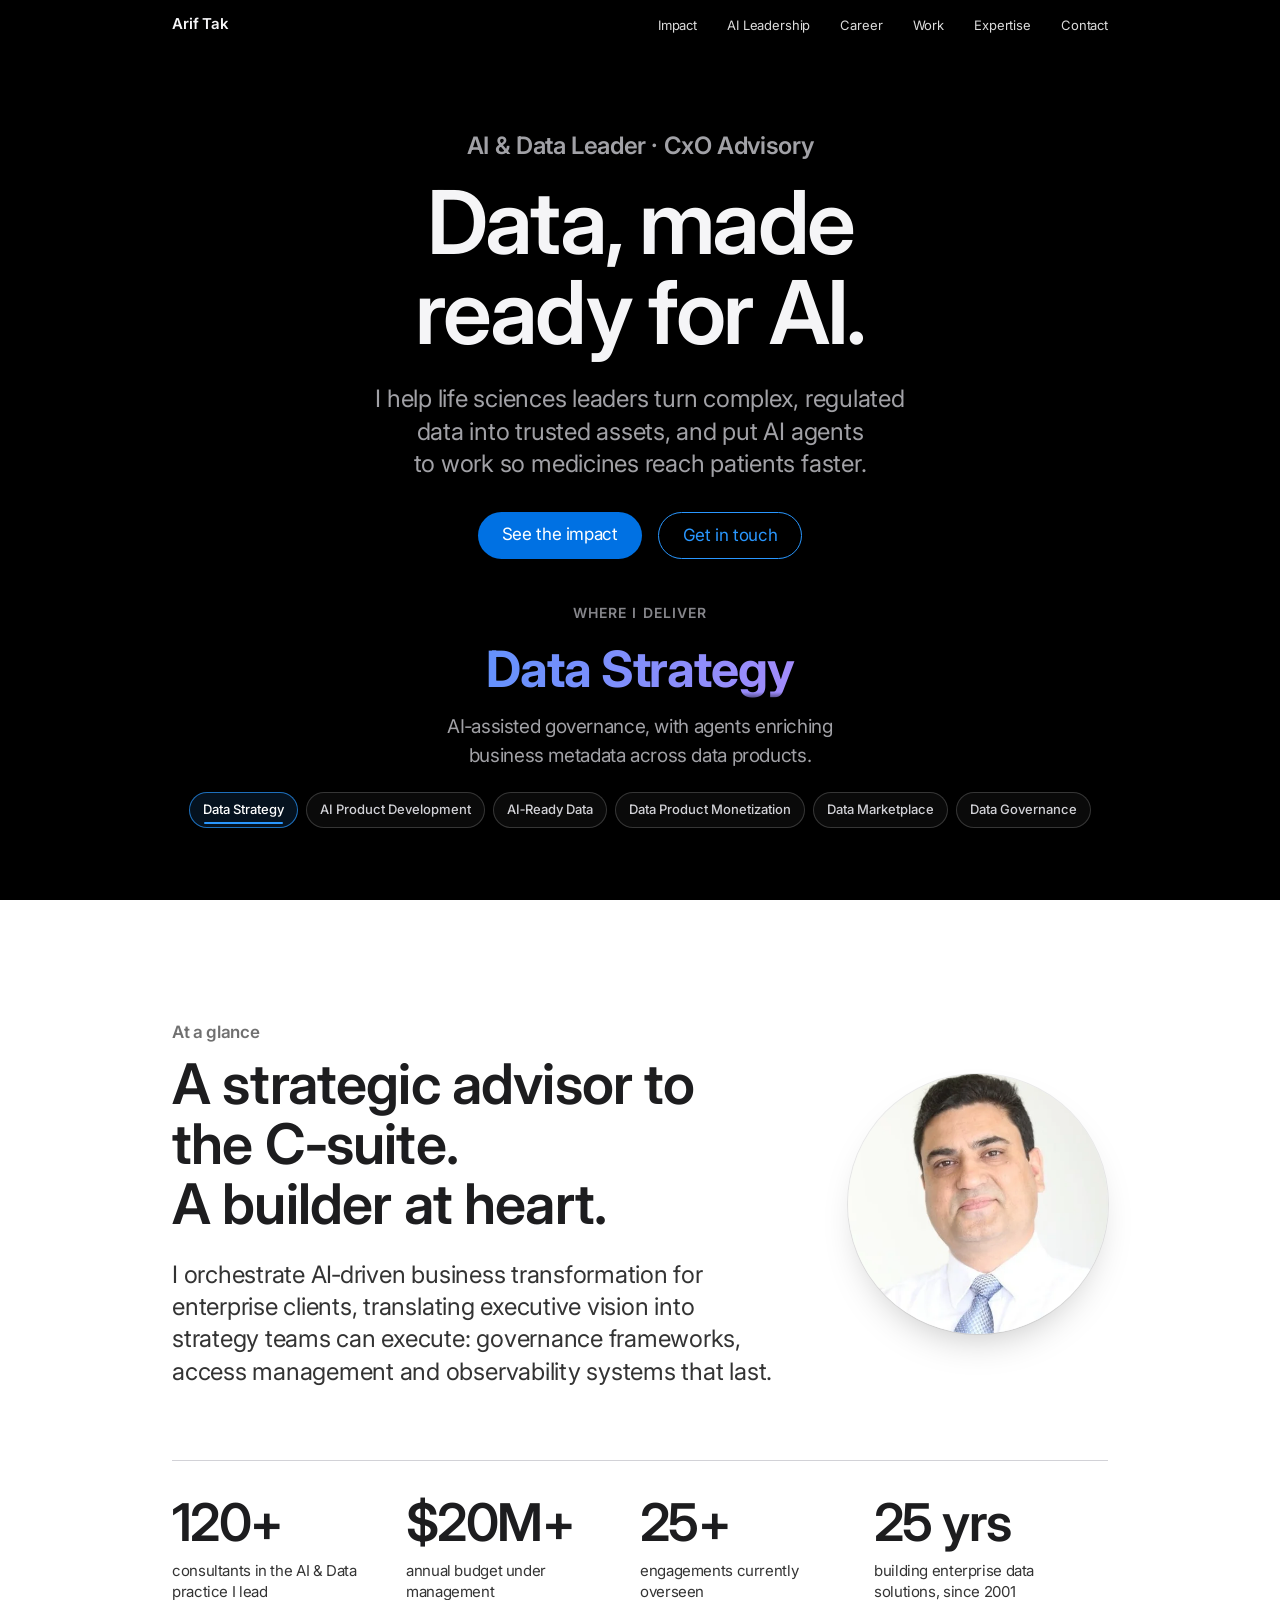
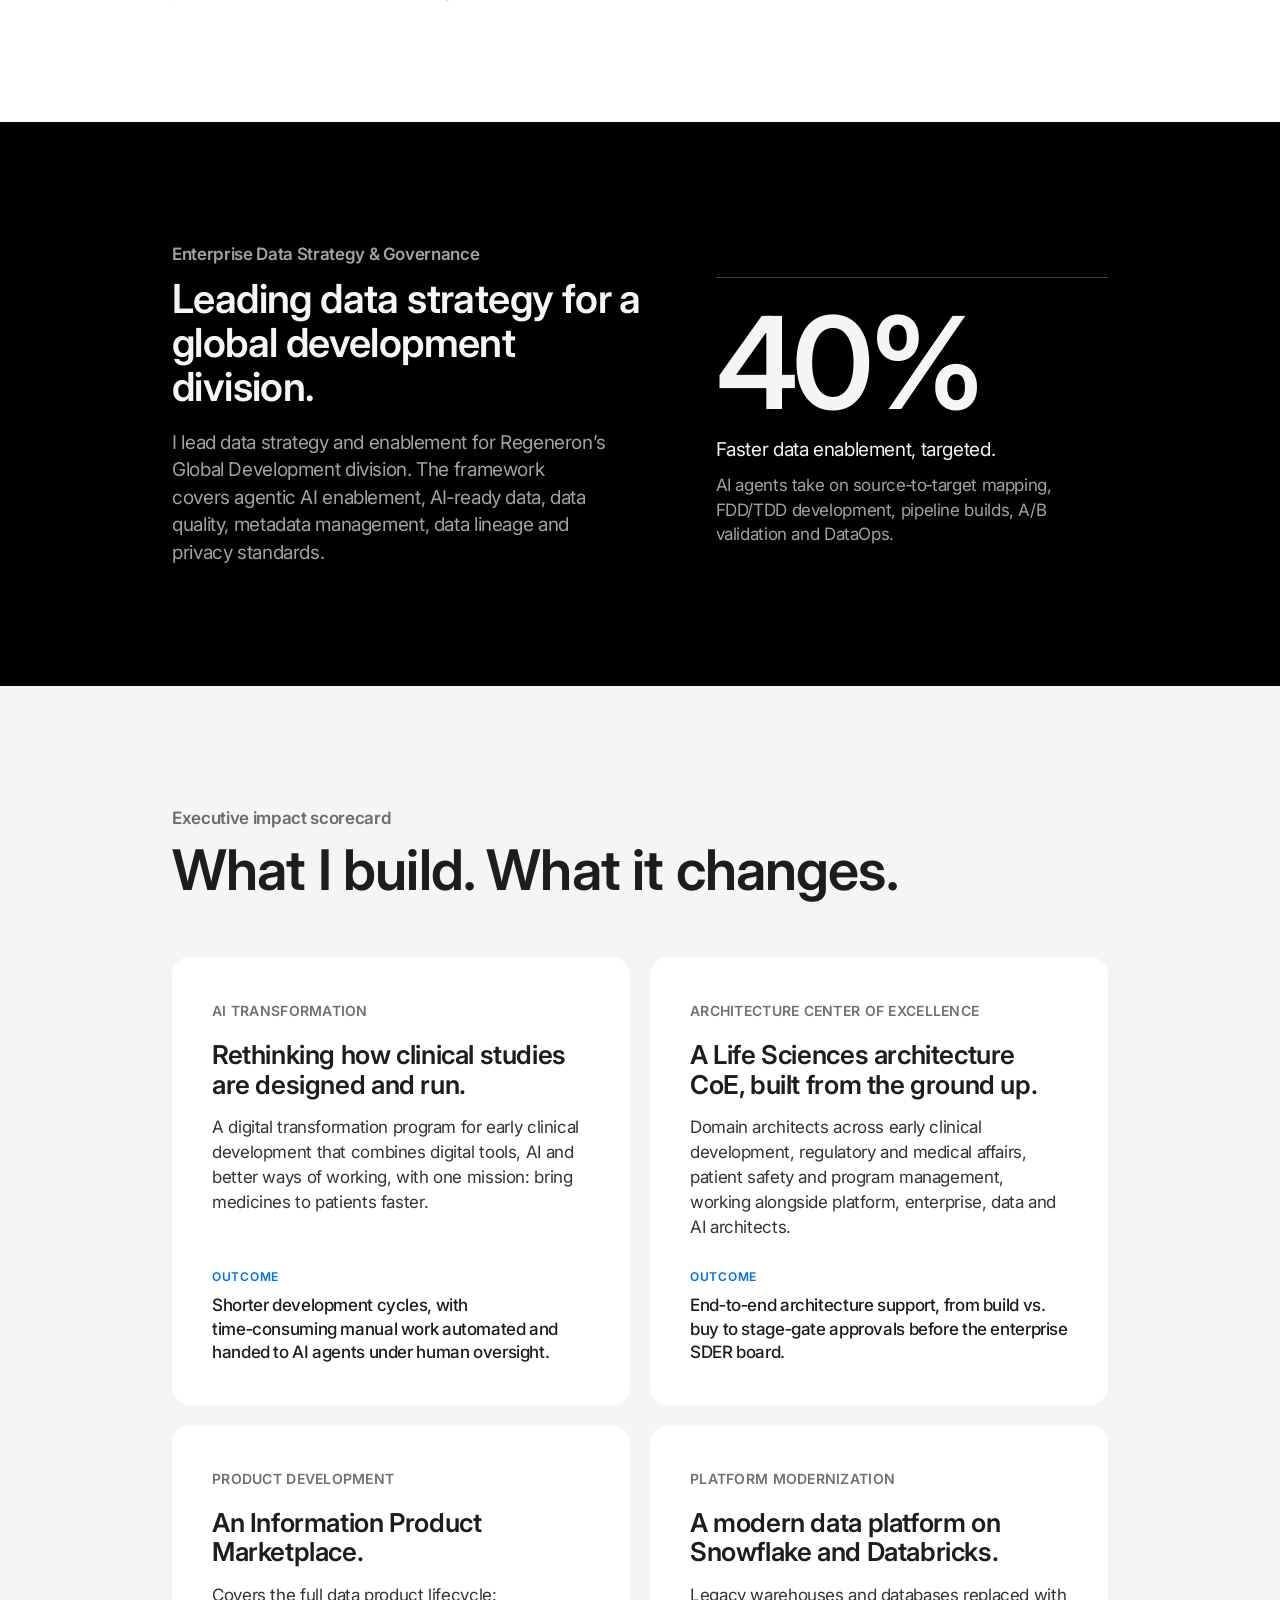
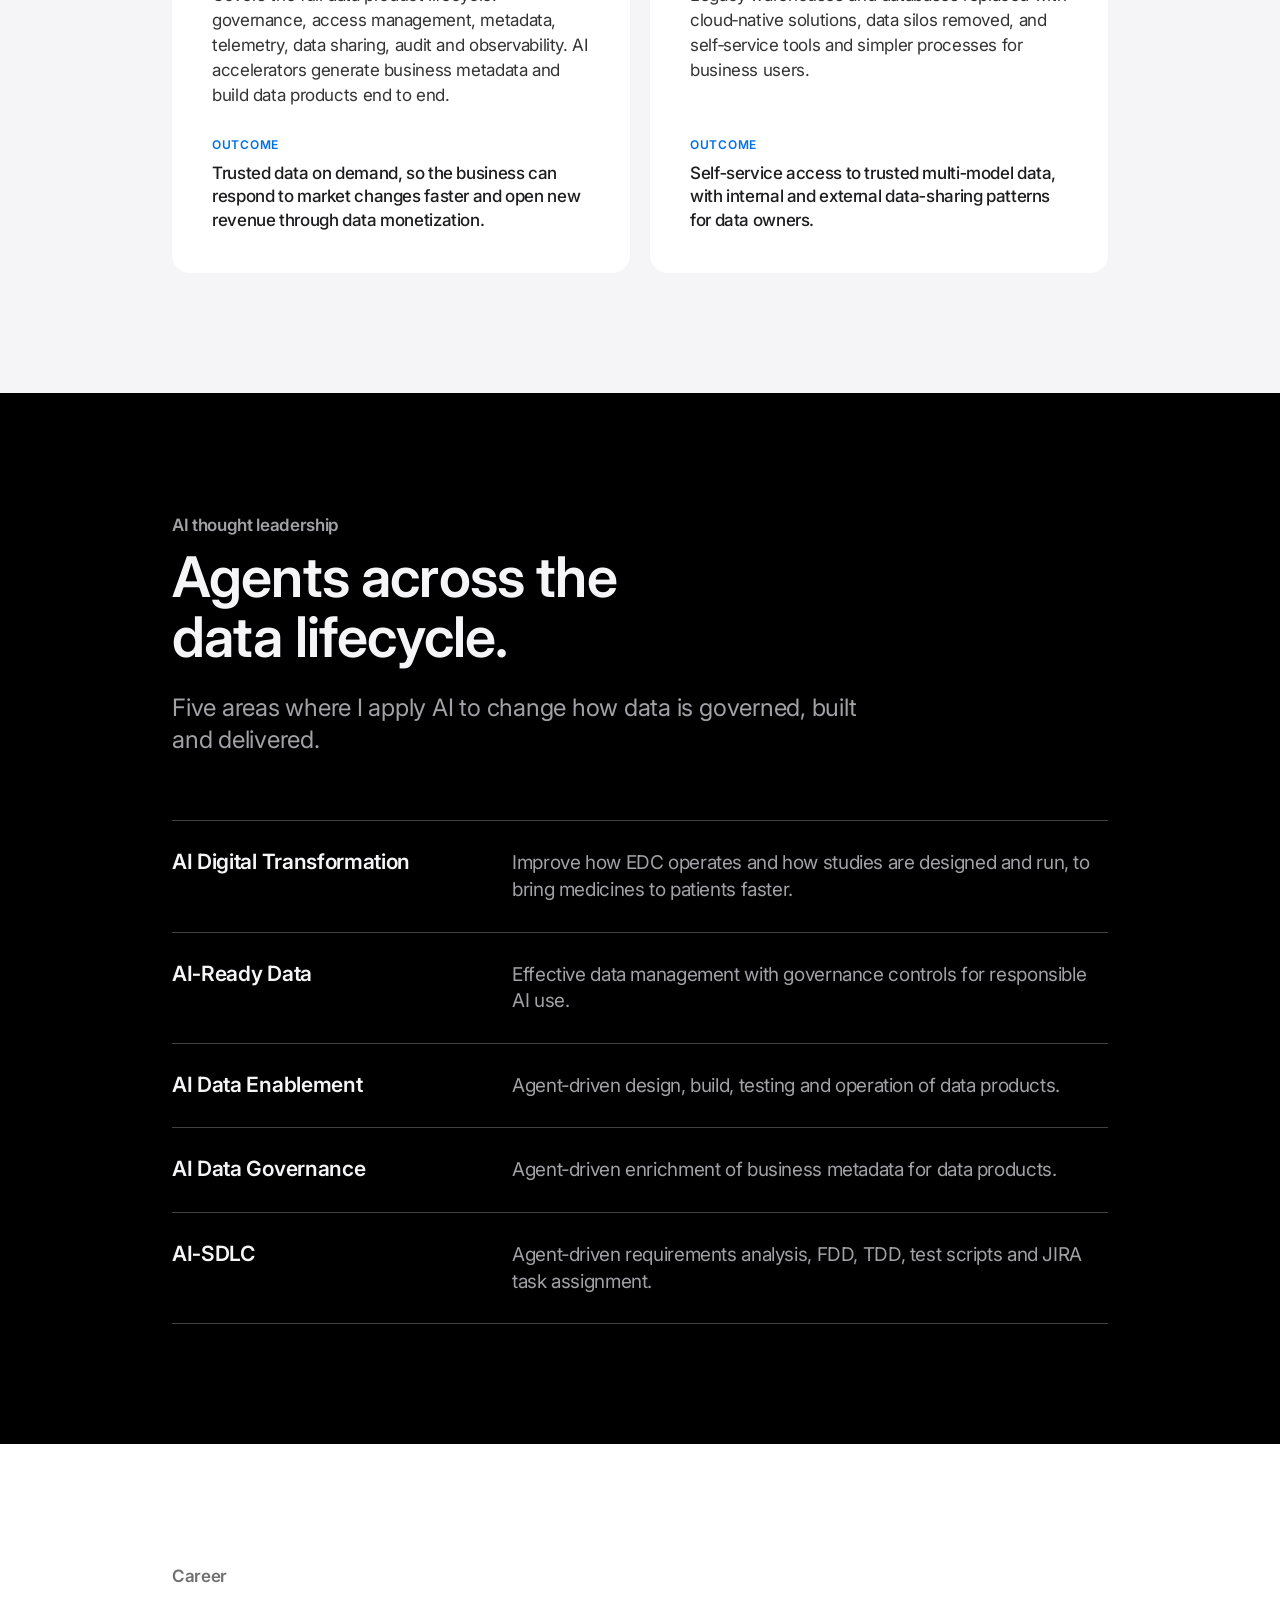
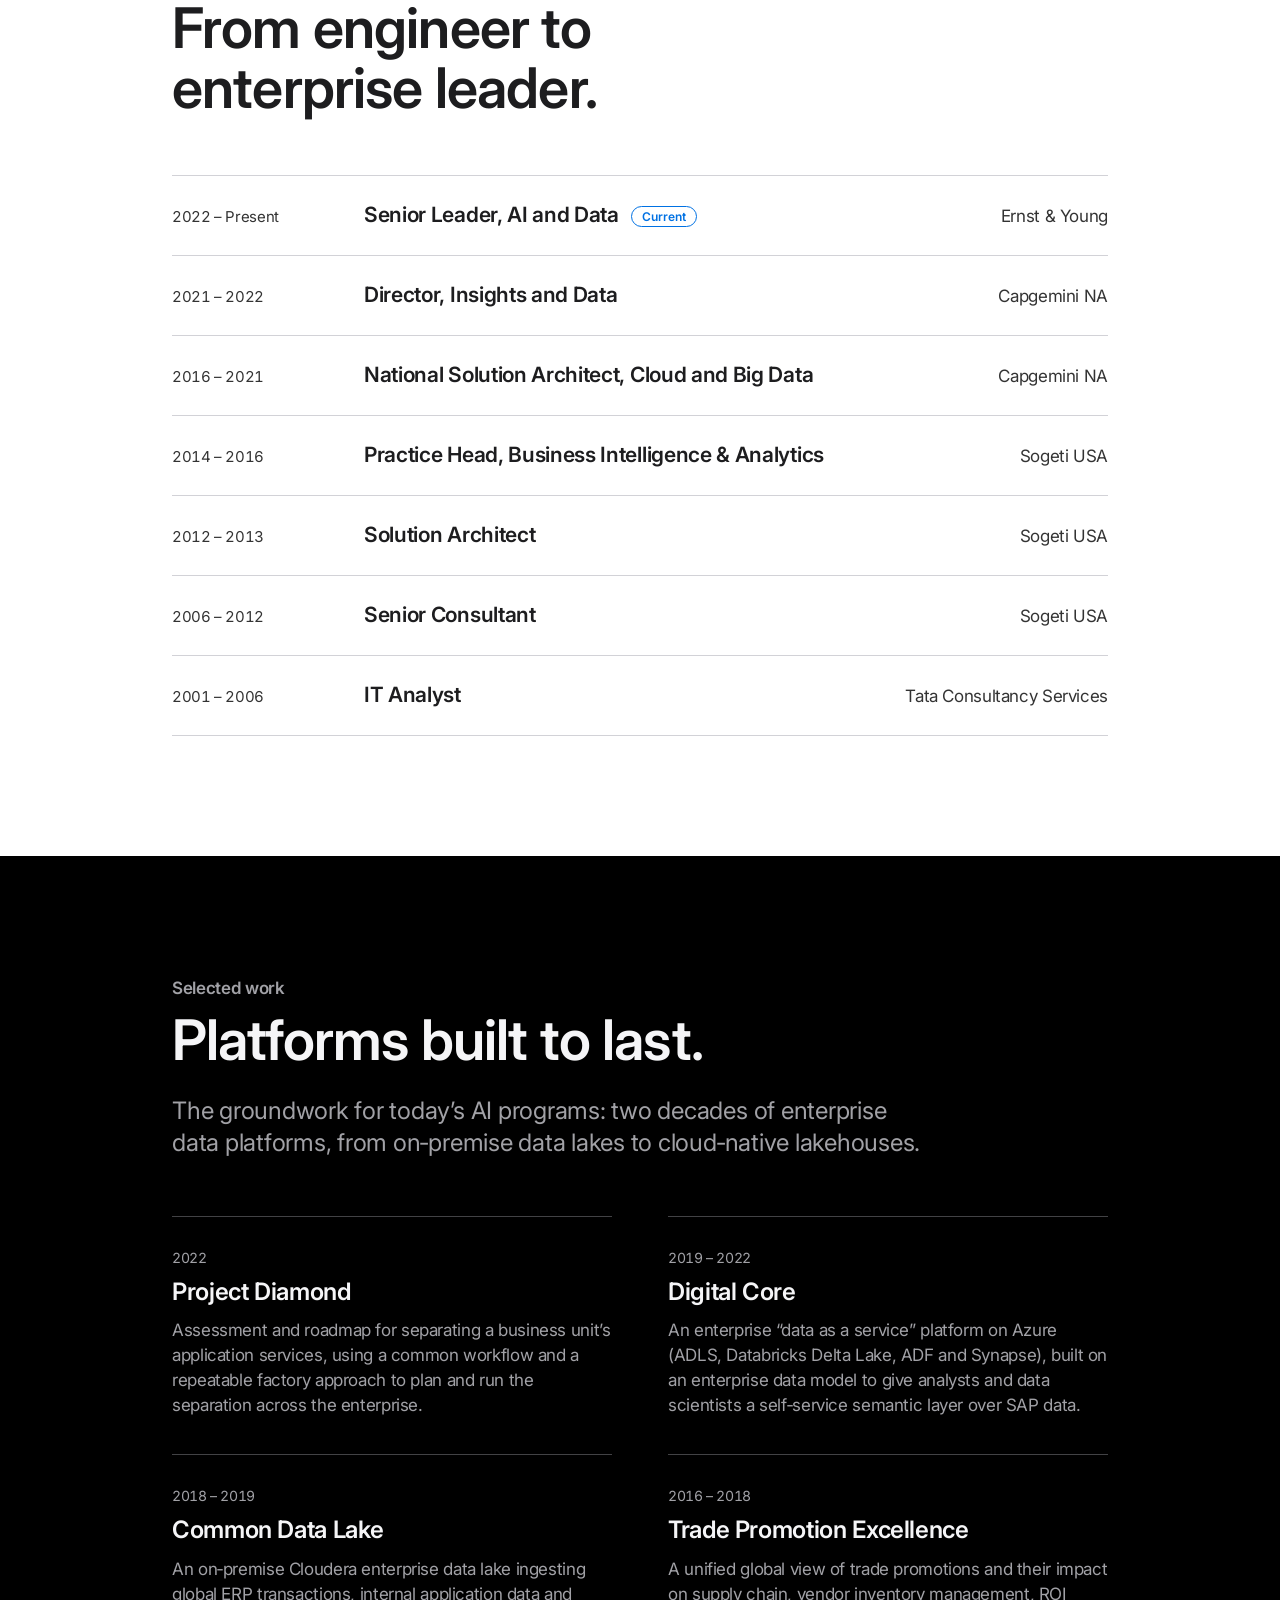
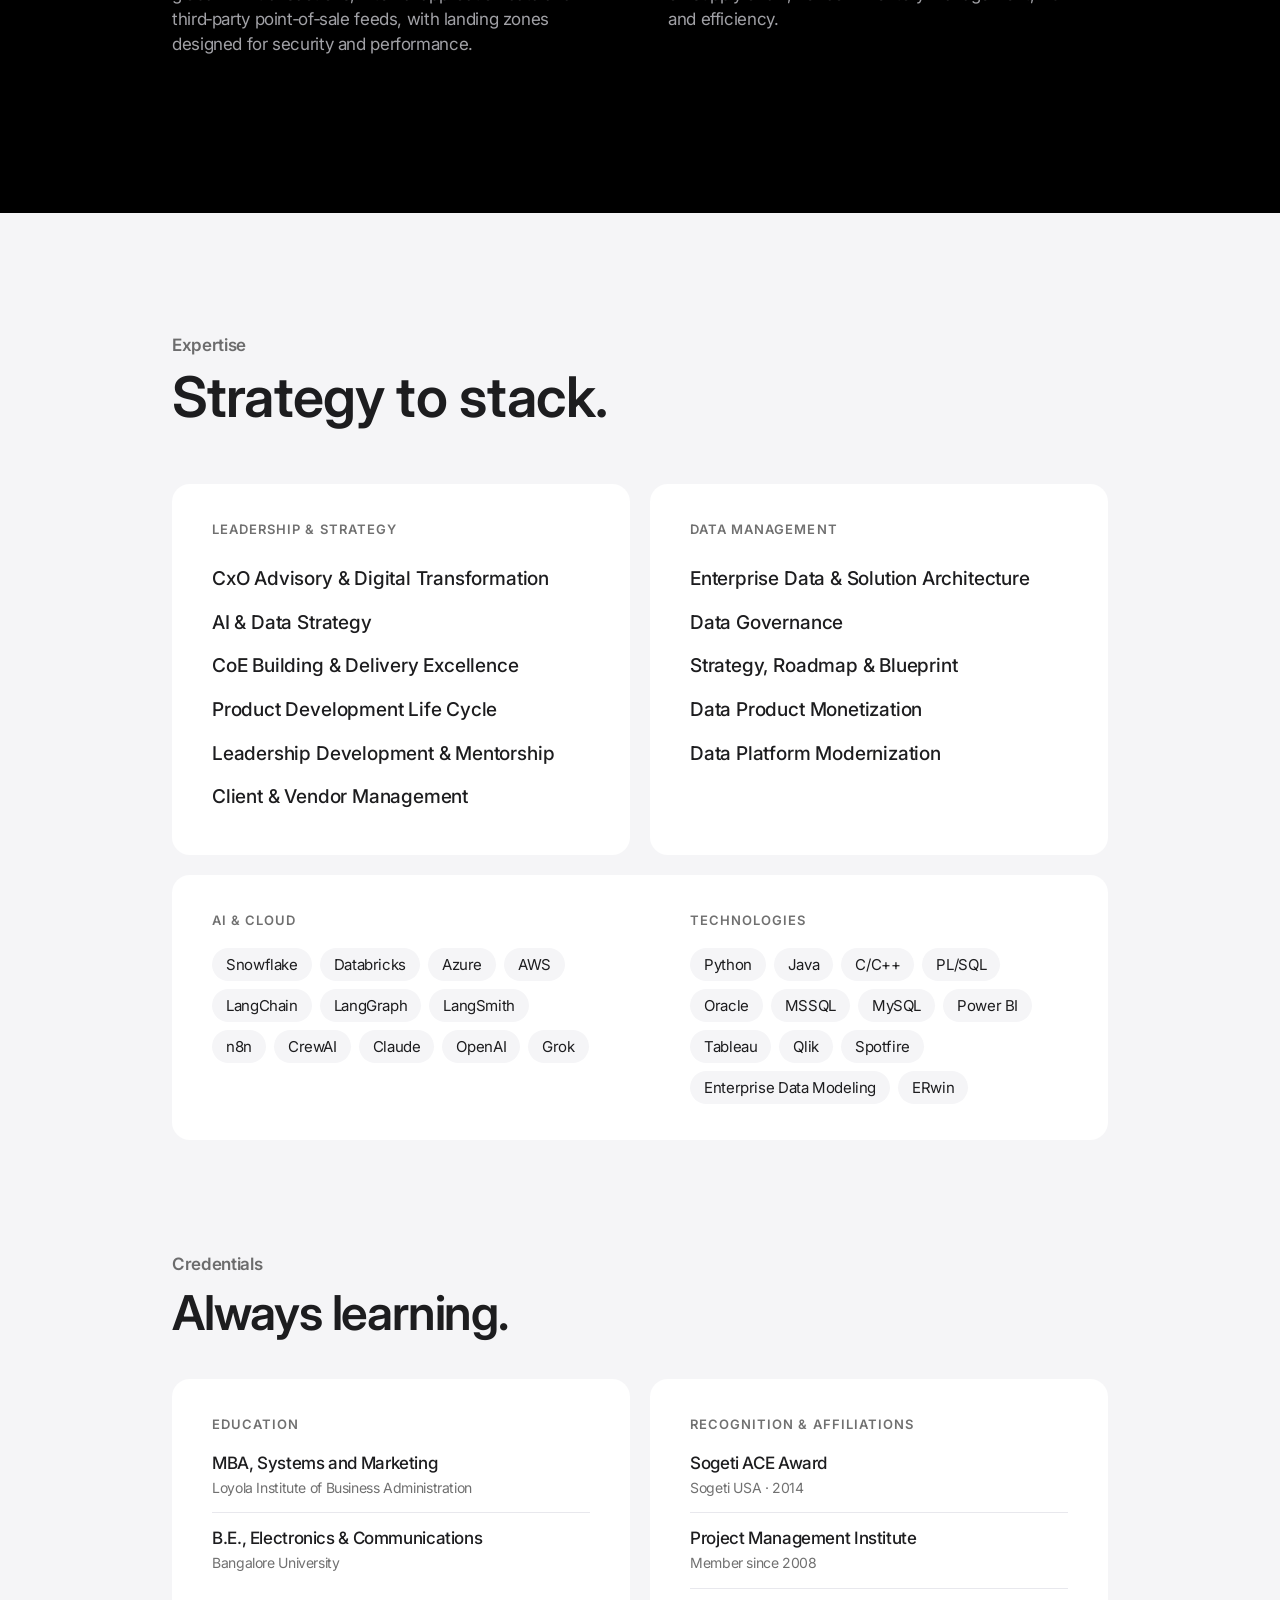
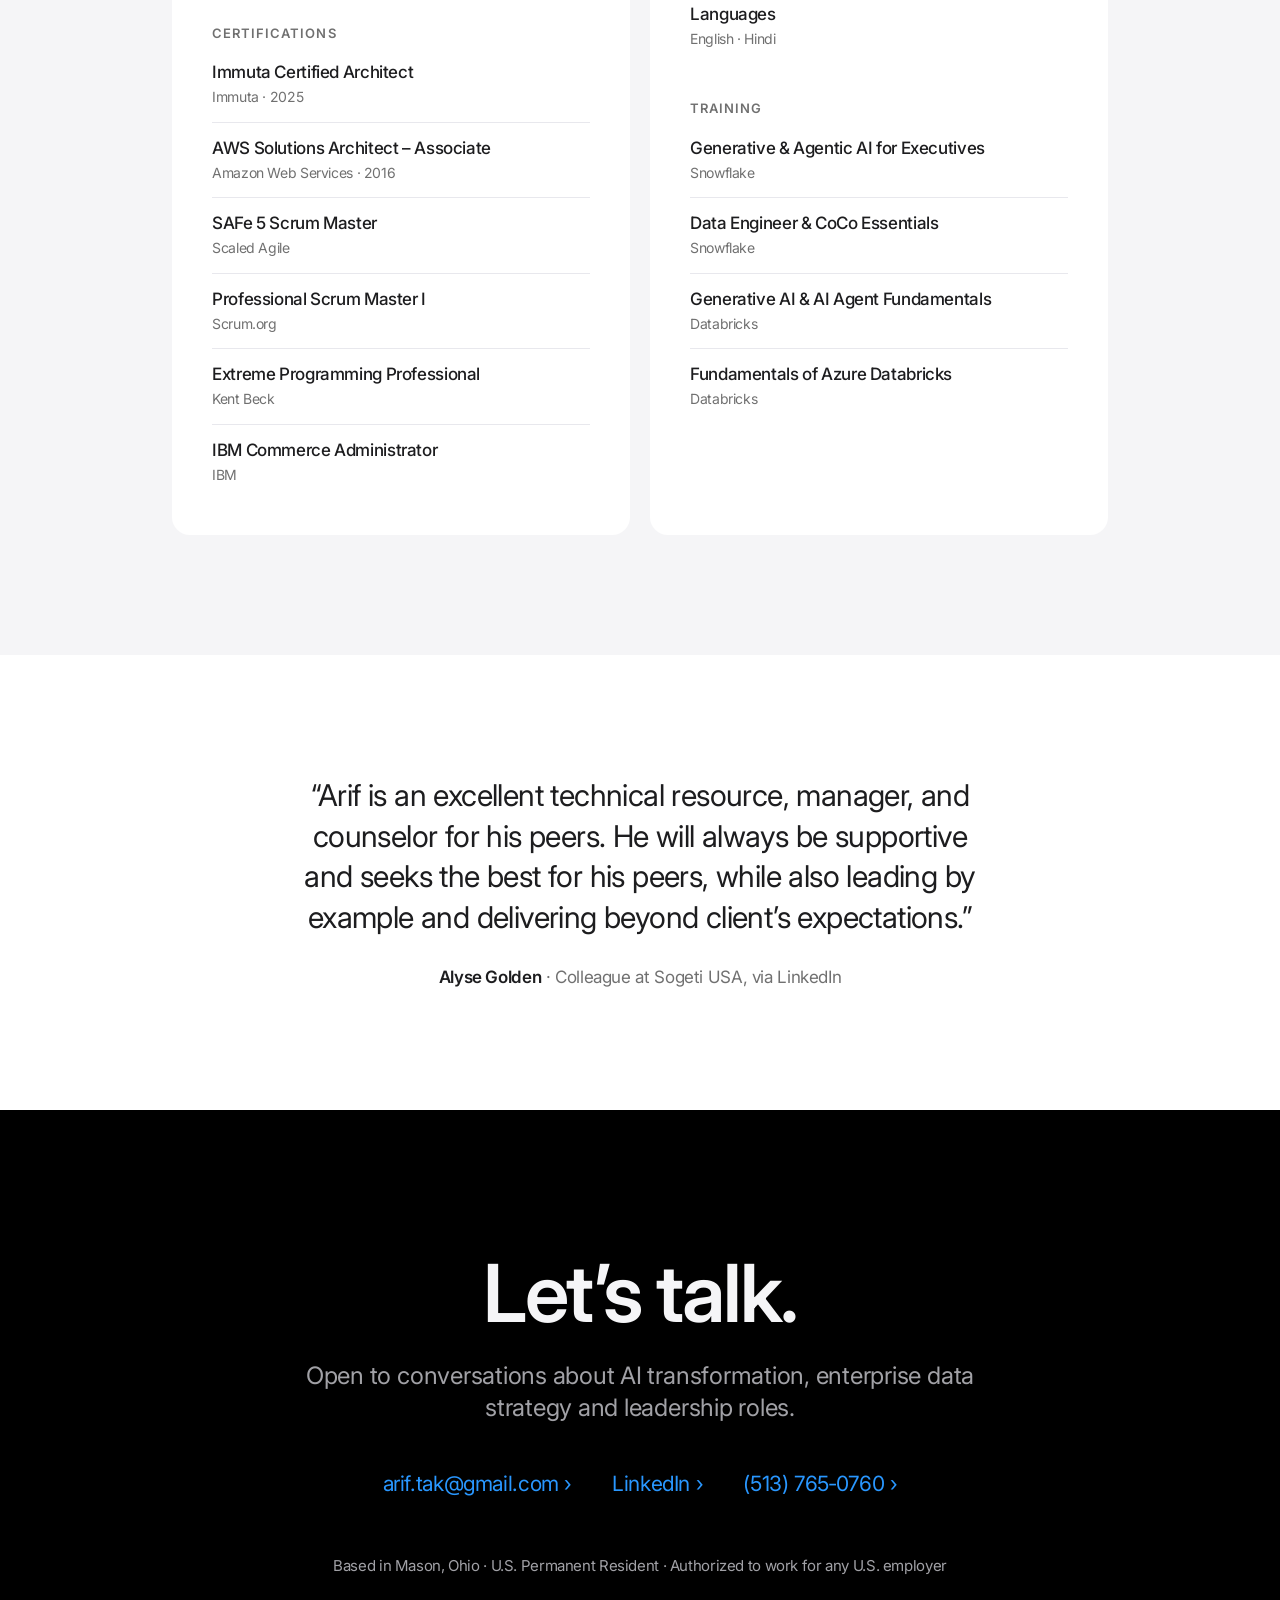
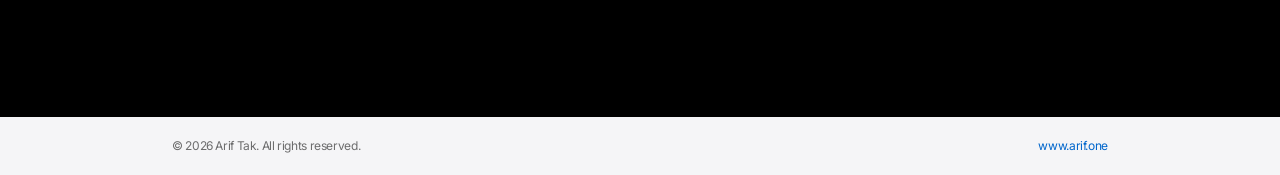
==== index.html @ 2021a5f5 "Publish site 2026-09-23" ====
<!DOCTYPE html>
<html lang="en">
<head>
<meta charset="UTF-8">
<meta name="viewport" content="width=device-width, initial-scale=1.0">
<title>Arif Tak — AI &amp; Data Leader</title>
<meta name="description" content="Arif Tak — AI & Data leader. Enterprise data strategy, agentic AI enablement, and data platform modernization for life sciences.">
<meta property="og:title" content="Arif Tak — AI &amp; Data Leader">
<meta property="og:description" content="AI and Data Leader at EY. CxO advisory, enterprise data strategy and agentic AI enablement for life sciences.">
<meta property="og:image" content="https://www.arif.one/photo.jpg">
<meta property="og:url" content="https://www.arif.one/">
<meta name="twitter:card" content="summary">
<link rel="icon" href="apple-touch-icon.png">
<link rel="apple-touch-icon" href="apple-touch-icon.png">
<script type="application/ld+json">{"@context":"https://schema.org","@type":"Person","name":"Arif Tak","jobTitle":"AI and Data Leader","worksFor":{"@type":"Organization","name":"EY"},"address":{"@type":"PostalAddress","addressLocality":"Mason","addressRegion":"OH","addressCountry":"US"},"image":"https://www.arif.one/photo.jpg","url":"https://www.arif.one/","sameAs":["https://www.linkedin.com/in/ariftak"],"memberOf":{"@type":"Organization","name":"PMI"},"award":"Sogeti ACE Award","knowsLanguage":["English","Hindi"]}</script>
<link rel="preconnect" href="https://fonts.googleapis.com">
<link rel="preconnect" href="https://fonts.gstatic.com" crossorigin>
<link href="https://fonts.googleapis.com/css2?family=Inter:wght@400;500;600&display=swap" rel="stylesheet">
<style>
  :root{
    --black:#000; --gray:#f5f5f7; --white:#fff; --ink:#1d1d1f;
    --ink-2:rgba(0,0,0,.8); --ink-3:rgba(0,0,0,.56);
    --dark-2:#a1a1a6; --card-dark:#1d1d1f;
    --blue:#0071e3; --link:#0066cc; --link-dark:#2997ff;
    --font: -apple-system, BlinkMacSystemFont, "SF Pro Display", "SF Pro Text", "Helvetica Neue", Inter, system-ui, "Segoe UI", Roboto, "Helvetica Neue", Arial, sans-serif;
  }
  *{box-sizing:border-box;margin:0;padding:0}
  html{scroll-behavior:smooth;scroll-padding-top:48px}
  body{font-family:var(--font);color:var(--ink);background:var(--black);font-size:17px;line-height:1.47;letter-spacing:-.022em;-webkit-font-smoothing:antialiased}
  a{color:var(--link);text-decoration:none}
  a:hover{text-decoration:underline}
  a:focus-visible,button:focus-visible{outline:2px solid var(--blue);outline-offset:3px;border-radius:4px}
  .wrap{max-width:980px;margin:0 auto;padding:0 22px}
  .wide{max-width:1200px}

  /* Nav */
  nav{position:sticky;top:0;z-index:50;height:48px;background:rgba(0,0,0,.72);backdrop-filter:saturate(180%) blur(20px);-webkit-backdrop-filter:saturate(180%) blur(20px)}
  nav .wrap{height:100%;display:flex;align-items:center;justify-content:space-between}
  nav .brand{color:#f5f5f7;font-weight:600;font-size:15px;letter-spacing:-.01em}
  nav ul{list-style:none;display:flex;gap:30px}
  nav ul a{color:rgba(255,255,255,.86);font-size:13px;letter-spacing:-.01em}
  nav ul a:hover{color:#fff;text-decoration:none}

  /* Sections */
  section{padding:120px 0}
  .dark{background:var(--black);color:#f5f5f7}
  .light{background:var(--gray)}
  .white{background:var(--white)}
  .eyebrow{font-size:17px;font-weight:600;color:var(--ink-3);margin-bottom:10px;letter-spacing:-.02em}
  .dark .eyebrow{color:var(--dark-2)}
  h1,h2,h3{font-weight:600;letter-spacing:-.015em}
  .h-sec{font-size:clamp(34px,5vw,56px);line-height:1.07;margin-bottom:24px}
  .lede{font-size:clamp(19px,2.2vw,24px);line-height:1.35;color:var(--ink-2);max-width:760px;letter-spacing:-.01em}
  .dark .lede{color:var(--dark-2)}
  .center{text-align:center}
  .center .lede{margin:0 auto}

  /* Hero */
  .hero{min-height:calc(100vh - 48px);display:flex;align-items:center;padding:72px 0 64px}
  .hero .kicker{font-size:clamp(19px,2.2vw,24px);font-weight:600;color:var(--dark-2);margin-bottom:14px}
  .hero h1{font-size:clamp(48px,8vw,88px);line-height:1.02;letter-spacing:-.03em;margin-bottom:26px}
  .hero h1 .grad{color:#f5f5f7}
  .hero p.lede{font-size:clamp(20px,2.2vw,24px);line-height:1.35;max-width:38ch;margin:0 auto 32px;text-wrap:balance}
  .ctas{display:flex;gap:16px;justify-content:center;flex-wrap:wrap}
  .btn{display:inline-block;padding:12px 24px;border-radius:980px;font-size:17px;line-height:1.2;transition:background .2s,color .2s}
  .btn-primary{background:var(--blue);color:#fff}
  .btn-primary:hover{background:#0077ed;text-decoration:none}
  .btn-ghost{color:var(--link-dark);border:1px solid var(--link-dark)}
  .btn-ghost:hover{background:var(--link-dark);color:#000;text-decoration:none}

  /* Intro with portrait */
  .intro{display:grid;grid-template-columns:1fr 260px;gap:64px;align-items:center}
  .portrait{width:260px;height:260px;border-radius:50%;overflow:hidden;background:var(--gray);box-shadow:0 0 0 1px rgba(0,0,0,.08),0 18px 40px -18px rgba(0,0,0,.28)}
  .portrait img{width:100%;height:100%;object-fit:cover;display:block}

  /* Selected work */
  .proj{display:grid;grid-template-columns:1fr 1fr;gap:0 56px;margin-top:56px}
  .proj article{border-top:1px solid #424245;padding:28px 0 36px}
  .proj .yr{font-size:14px;color:var(--dark-2);font-variant-numeric:tabular-nums}
  .proj h3{font-size:24px;line-height:1.2;color:#f5f5f7;margin:8px 0 12px}
  .proj p{font-size:17px;color:var(--dark-2);line-height:1.47;text-wrap:pretty}

  /* Quote */
  .quote{max-width:820px;margin:0 auto;text-align:center}
  .quote blockquote{font-size:clamp(22px,2.6vw,30px);line-height:1.35;font-weight:400;letter-spacing:-.02em;color:var(--ink);text-wrap:balance}
  .quote figcaption{margin-top:28px;font-size:17px;color:var(--ink-3)}
  .quote figcaption b{color:var(--ink);font-weight:600}

  /* Numbers */
  .numbers{display:grid;grid-template-columns:repeat(4,1fr);gap:0;margin-top:72px;border-top:1px solid #d2d2d7}
  .num{padding:36px 20px 0 0}
  .num b{display:block;font-size:clamp(36px,4.4vw,52px);font-weight:600;line-height:1;letter-spacing:-.03em;color:var(--ink)}
  .num span{display:block;margin-top:12px;font-size:15px;color:var(--ink-2);line-height:1.35;max-width:200px}

  /* Feature (primary impact) */
  .feature{display:grid;grid-template-columns:1.1fr .9fr;gap:64px;align-items:start}
  .feature h3{font-size:clamp(28px,3.6vw,40px);line-height:1.1;margin-bottom:20px}
  .feature p{color:var(--dark-2);font-size:19px;line-height:1.45}
  .outcome{border-top:1px solid #424245;padding-top:24px}
  .outcome .big{font-size:clamp(72px,11vw,128px);font-weight:600;line-height:.95;letter-spacing:-.04em;color:#f5f5f7}
  .outcome .cap{font-size:19px;color:#f5f5f7;margin-top:14px;line-height:1.35}
  .outcome .sub{font-size:17px;color:var(--dark-2);line-height:1.45;margin-top:10px}

  /* Impact tiles */
  .tiles{display:grid;grid-template-columns:1fr 1fr;gap:20px;margin-top:56px}
  .tile{background:var(--white);border-radius:18px;padding:44px 40px 40px;display:flex;flex-direction:column;min-height:420px}
  .tile .idx{font-size:14px;font-weight:600;color:var(--ink-3);margin-bottom:18px;letter-spacing:.02em;text-transform:uppercase}
  .tile h3{font-size:26px;line-height:1.14;margin-bottom:16px}
  .tile p{color:var(--ink-2);font-size:17px}
  .tile .result{margin-top:auto;padding-top:28px}
  .tile .result small{display:block;font-size:12px;font-weight:600;letter-spacing:.06em;text-transform:uppercase;color:var(--blue);margin-bottom:8px}
  .tile .result div{font-size:17px;color:var(--ink);font-weight:500;line-height:1.4}
  .tile.span{grid-column:1 / -1;min-height:auto;display:grid;grid-template-columns:1fr 1fr;gap:48px;align-items:end}
  .tile.span .result{padding-top:0}

  /* Thought leadership */
  .tl{margin-top:64px;border-top:1px solid #424245}
  .tl-row{display:grid;grid-template-columns:300px 1fr;gap:40px;padding:28px 0;border-bottom:1px solid #424245;align-items:baseline}
  .tl-row h3{font-size:21px;line-height:1.2;color:#f5f5f7}
  .tl-row p,.tile p,.lede,.feature p{text-wrap:pretty}
  .tl-row p{font-size:19px;color:var(--dark-2);line-height:1.4}

  /* Timeline */
  .timeline{margin-top:56px}
  .role{display:grid;grid-template-columns:160px 1fr auto;gap:32px;padding:26px 0;border-bottom:1px solid #d2d2d7;align-items:baseline}
  .role:first-child{border-top:1px solid #d2d2d7}
  .role .yr{font-size:15px;color:var(--ink-2);font-variant-numeric:tabular-nums}
  .role h3{font-size:21px;line-height:1.25}
  .role .co{font-size:17px;color:var(--ink-2)}
  .role.now h3::after{content:"Current";margin-left:12px;font-size:12px;font-weight:600;color:var(--blue);border:1px solid var(--blue);border-radius:980px;padding:2px 10px;vertical-align:middle;letter-spacing:0}

  /* Expertise (scoped) */
  #expertise .xp-grid{display:grid;grid-template-columns:1fr 1fr;gap:20px;margin-top:56px}
  #expertise .xp-card{background:#fff;border-radius:18px;padding:36px 40px}
  #expertise .xp-wide{grid-column:1 / -1}
  #expertise .xp-h{font-size:13px;font-weight:600;color:var(--ink-3);text-transform:uppercase;letter-spacing:.08em;margin-bottom:18px}
  #expertise .xp-h2{margin-top:36px}
  #expertise .xp-list{list-style:none}
  #expertise .xp-list li{font-size:19px;line-height:1.35;font-weight:500;color:var(--ink);padding:9px 0;letter-spacing:-.01em}
  #expertise .xp-tools{display:grid;grid-template-columns:1fr 1fr;gap:100px}
  #expertise .xp-chips{list-style:none;display:flex;flex-wrap:wrap;gap:8px}
  #expertise .xp-chips li{font-size:15px;line-height:1;padding:9px 14px;border-radius:980px;background:var(--gray);color:var(--ink)}
  #expertise .xp-eyebrow{margin-top:112px}
  #expertise .xp-sub{font-size:clamp(34px,4.2vw,48px);font-weight:600;letter-spacing:-.025em;line-height:1.08;color:var(--ink)}
  #expertise .xp-creds{margin-top:40px}
  #expertise .xp-rows{list-style:none}
  #expertise .xp-rows li{display:block;padding:14px 0;border-top:1px solid #e8e8ed}
  #expertise .xp-rows li:first-child{border-top:0;padding-top:0}
  #expertise .xp-rows b{display:block;font-size:17px;font-weight:500;line-height:1.35;color:var(--ink)}
  #expertise .xp-rows span{display:block;font-size:14px;color:var(--ink-3);margin-top:3px}

  /* Contact */
  .contact{padding:140px 0}
  .contact .h-sec{font-size:clamp(40px,7vw,80px);letter-spacing:-.03em}
  .contact-links{display:flex;gap:40px;justify-content:center;flex-wrap:wrap;margin-top:44px}
  .contact-links a{color:var(--link-dark);font-size:21px}
  .status{margin-top:56px;font-size:15px;color:var(--dark-2)}

  footer{background:var(--gray);padding:20px 0;font-size:12px;color:var(--ink-3)}
  footer .wrap{display:flex;justify-content:space-between;flex-wrap:wrap;gap:8px}

  /* Motion */
  .reveal{opacity:0;transform:translateY(28px);transition:opacity .9s cubic-bezier(.2,.7,.2,1),transform .9s cubic-bezier(.2,.7,.2,1)}
  .reveal.in{opacity:1;transform:none}

  /* ---------- Capability showcase (hero) ---------- */
  .hcaps{margin:44px auto 0;max-width:1080px;display:block}
  .hcaps-label{font-size:14px;font-weight:600;letter-spacing:.08em;text-transform:uppercase;color:#86868b;margin-bottom:10px}
  .hcaps-stage{position:relative;height:clamp(52px,6vw,72px);overflow:hidden;-webkit-mask-image:linear-gradient(180deg,transparent,#000 18%,#000 82%,transparent);mask-image:linear-gradient(180deg,transparent,#000 18%,#000 82%,transparent)}
  .hcaps-word{position:absolute;inset:0;display:flex;align-items:center;justify-content:center;
    font-size:clamp(30px,4.4vw,50px);font-weight:700;letter-spacing:-.022em;line-height:1.05;white-space:nowrap;
    background:linear-gradient(90deg,#2997ff 0%,#a78bfa 35%,#f472b6 65%,#2997ff 100%);background-size:200% 100%;
    -webkit-background-clip:text;background-clip:text;color:transparent;
    opacity:0;transform:translateY(60%);filter:blur(6px);
    transition:opacity .7s cubic-bezier(.2,.7,.2,1),transform .7s cubic-bezier(.2,.7,.2,1),filter .7s;
    animation:capsShimmer 6s linear infinite}
  .hcaps-word.on{opacity:1;transform:none;filter:none}
  .hcaps-word.out{opacity:0;transform:translateY(-60%);filter:blur(6px)}
  @keyframes capsShimmer{to{background-position:-200% 0}}
  .hcaps-proof{min-height:3em;max-width:60ch;margin:8px auto 22px;text-wrap:balance;font-size:clamp(16px,1.8vw,19px);line-height:1.5;color:#a1a1a6;
    transition:opacity .45s ease}
  .hcaps-proof.fade{opacity:0}
  .hcaps-nav{display:flex;flex-wrap:wrap;justify-content:center;gap:8px}
  .cap-pill{position:relative;overflow:hidden;appearance:none;border:1px solid rgba(255,255,255,.18);background:rgba(255,255,255,.04);
    color:#d2d2d7;font:inherit;font-size:13px;font-weight:500;padding:7px 13px;white-space:nowrap;border-radius:980px;cursor:pointer;
    transition:color .3s,border-color .3s,background .3s}
  .cap-pill:hover{color:#fff;border-color:rgba(255,255,255,.4)}
  .cap-pill .bar{position:absolute;left:14px;right:14px;bottom:3px;width:auto!important;border-radius:2px;height:2px;width:100%;background:#2997ff;transform:scaleX(0);transform-origin:left}
  .cap-pill.on{color:#fff;border-color:rgba(41,151,255,.7);background:rgba(41,151,255,.12)}
  .cap-pill.on .bar{animation:capsBar var(--dur,3800ms) linear forwards}
  .hcaps.paused .cap-pill.on .bar{animation-play-state:paused}
  @keyframes capsBar{to{transform:scaleX(1)}}
  .hcaps-static{display:none}
  @media (max-width:734px){
    .hcaps{margin-top:44px}
    .hcaps-word{white-space:normal;text-align:center}
    .hcaps-stage{height:84px}
    .hcaps-proof{min-height:4.6em}
    .cap-pill{font-size:13px;padding:8px 13px;white-space:normal}
    .hcaps-static{grid-template-columns:1fr}
  }
  @media (prefers-reduced-motion:reduce){
    .hcaps-stage,.hcaps-proof,.hcaps-nav{display:none}
    .hcaps-static{display:grid;grid-template-columns:repeat(3,1fr);gap:28px 36px;text-align:left;margin-top:14px}
    .hcaps-static h3{font-size:19px;letter-spacing:-.01em;text-transform:none;color:#f5f5f7;margin-bottom:4px}
    .hcaps-static p{font-size:15px;line-height:1.45;color:#a1a1a6}
  }

  @media (min-width:735px) and (max-height:860px){
    .hero{padding:56px 0 48px}
    .hero h1{font-size:clamp(44px,6.6vw,76px);margin-bottom:20px}
    .hero p.lede{margin-bottom:26px}
    .hcaps{margin-top:34px}
  }
  @media (prefers-reduced-motion:reduce){html{scroll-behavior:auto}.reveal{opacity:1;transform:none;transition:none}}

  /* Responsive */
  @media (max-width:900px){
    section{padding:88px 0}
    nav ul{gap:18px}
    .numbers{grid-template-columns:1fr 1fr}
    .feature,.tile.span{grid-template-columns:1fr;gap:40px}
    .tiles{grid-template-columns:1fr}
    .tile{min-height:auto}
    .tl-row{grid-template-columns:1fr;gap:8px}
    #expertise .xp-grid,#expertise .xp-tools{grid-template-columns:1fr}
    #expertise .xp-tools{gap:32px}
    .proj{grid-template-columns:1fr}
    .intro{grid-template-columns:1fr;gap:32px}
    .portrait{width:140px;height:140px;order:-1}
    .role{grid-template-columns:1fr;gap:4px}
    .hero{min-height:auto;padding:96px 0 88px}
  }
  @media (max-width:600px){
    nav ul{gap:14px}
    nav ul li:nth-child(n+4){display:none}
    nav ul li:last-child{display:list-item}
    nav ul li:nth-child(3){display:none}
    nav ul a{display:inline-block;padding:12px 0}
    #expertise .xp-card{padding:28px 24px;border-radius:16px}
    #expertise .xp-list li{font-size:17px;padding:7px 0}
    #expertise .xp-eyebrow{margin-top:72px}
    .tile{padding:32px 26px}
  }
</style>
</head>
<body>

<nav aria-label="Primary">
  <div class="wrap">
    <a class="brand" href="#top">Arif Tak</a>
    <ul>
      <li><a href="#impact">Impact</a></li>
      <li><a href="#ai">AI Leadership</a></li>
      <li><a href="#career">Career</a></li>
      <li><a href="#work">Work</a></li>
      <li><a href="#expertise">Expertise</a></li>
      <li><a href="#contact">Contact</a></li>
    </ul>
  </div>
</nav>

<main id="top">

<!-- HERO -->
<section class="dark hero">
  <div class="wrap center">
    <p class="kicker reveal">AI &amp; Data Leader · CxO Advisory</p>
    <h1 class="reveal"><span class="grad">Data, made<br>ready for AI.</span></h1>
    <p class="lede reveal">I help life sciences leaders turn complex, regulated data into trusted assets, and put AI agents to work so medicines reach patients faster.</p>
    <div class="ctas reveal">
      <a class="btn btn-primary" href="#impact">See the impact</a>
      <a class="btn btn-ghost" href="#contact">Get in touch</a>
    </div>
    <div class="hcaps reveal" id="caps" aria-roledescription="carousel" aria-label="Key accomplishments">
      <p class="hcaps-label">Where I deliver</p>
      <div class="hcaps-stage"><span class="hcaps-word on" aria-hidden="true">Data Strategy</span><span class="hcaps-word" aria-hidden="true">AI Product Development</span><span class="hcaps-word" aria-hidden="true">AI‑Ready Data</span><span class="hcaps-word" aria-hidden="true">Data Product Monetization</span><span class="hcaps-word" aria-hidden="true">Data Marketplace</span><span class="hcaps-word" aria-hidden="true">Data Governance</span></div>
      <p class="hcaps-proof" aria-live="polite">Leading data strategy and enablement for a global biopharma development division.</p>
      <div class="hcaps-nav" role="group" aria-label="Choose a capability"><button type="button" class="cap-pill on" data-i="0" data-proof="Leading data strategy and enablement for a global biopharma development division." aria-pressed="true">Data Strategy<span class="bar"></span></button><button type="button" class="cap-pill" data-i="1" data-proof="AI agents that design, build, test and operate data products, with humans in the loop." aria-pressed="false">AI Product Development<span class="bar"></span></button><button type="button" class="cap-pill" data-i="2" data-proof="Quality, metadata, lineage and privacy standards that make enterprise data fit for agentic AI." aria-pressed="false">AI‑Ready Data<span class="bar"></span></button><button type="button" class="cap-pill" data-i="3" data-proof="Turning data products into reusable business assets with clear owners and measurable value." aria-pressed="false">Data Product Monetization<span class="bar"></span></button><button type="button" class="cap-pill" data-i="4" data-proof="An Information Product Marketplace: governed access, metadata, telemetry, sharing, audit and observability." aria-pressed="false">Data Marketplace<span class="bar"></span></button><button type="button" class="cap-pill" data-i="5" data-proof="AI‑assisted governance, with agents enriching business metadata across data products." aria-pressed="false">Data Governance<span class="bar"></span></button></div>
      <div class="hcaps-static"><div><h3>Data Strategy</h3><p>Leading data strategy and enablement for a global biopharma development division.</p></div><div><h3>AI Product Development</h3><p>AI agents that design, build, test and operate data products, with humans in the loop.</p></div><div><h3>AI‑Ready Data</h3><p>Quality, metadata, lineage and privacy standards that make enterprise data fit for agentic AI.</p></div><div><h3>Data Product Monetization</h3><p>Turning data products into reusable business assets with clear owners and measurable value.</p></div><div><h3>Data Marketplace</h3><p>An Information Product Marketplace: governed access, metadata, telemetry, sharing, audit and observability.</p></div><div><h3>Data Governance</h3><p>AI‑assisted governance, with agents enriching business metadata across data products.</p></div></div>
    </div>
  </div>
</section>

<!-- AT A GLANCE -->
<section class="white">
  <div class="wrap">
    <div class="intro">
      <div>
        <p class="eyebrow reveal">At a glance</p>
        <h2 class="h-sec reveal">A strategic advisor to the C‑suite.<br>A builder at heart.</h2>
        <p class="lede reveal">I orchestrate AI‑driven business transformation for enterprise clients, translating executive vision into strategy teams can execute: governance frameworks, access management and observability systems that last.</p>
      </div>
      <div class="portrait reveal"><picture><source srcset="photo.webp" type="image/webp"><img src="photo.jpg" width="480" height="480" alt="Portrait of Arif Tak"></picture></div>
    </div>
    <div class="numbers reveal">
      <div class="num"><b>120+</b><span>consultants in the AI &amp; Data practice I lead</span></div>
      <div class="num"><b>$20M+</b><span>annual budget under management</span></div>
      <div class="num"><b>25+</b><span>engagements currently overseen</span></div>
      <div class="num"><b>25 yrs</b><span>building enterprise data solutions, since 2001</span></div>
    </div>
  </div>
</section>

<!-- FEATURED IMPACT -->
<section class="dark" id="impact">
  <div class="wrap">
    <p class="eyebrow reveal">Enterprise Data Strategy &amp; Governance</p>
    <div class="feature">
      <div class="reveal">
        <h3>Leading data strategy for a global development division.</h3>
        <p>I lead data strategy and enablement for Regeneron’s Global Development division. The framework covers agentic AI enablement, AI‑ready data, data quality, metadata management, data lineage and privacy standards.</p>
      </div>
      <div class="outcome reveal">
        <div class="big">40%</div>
        <div class="cap">Faster data enablement, targeted.</div>
        <div class="sub">AI agents take on source‑to‑target mapping, FDD/TDD development, pipeline builds, A/B validation and DataOps.</div>
      </div>
    </div>
  </div>
</section>

<!-- IMPACT TILES -->
<section class="light">
  <div class="wrap">
    <p class="eyebrow reveal">Executive impact scorecard</p>
    <h2 class="h-sec reveal">What I build. What it changes.</h2>
    <div class="tiles">
      <article class="tile reveal">
        <p class="idx">AI Transformation</p>
        <h3>Rethinking how clinical studies are designed and run.</h3>
        <p>A digital transformation program for early clinical development that combines digital tools, AI and better ways of working, with one mission: bring medicines to patients faster.</p>
        <div class="result"><small>Outcome</small><div>Shorter development cycles, with time‑consuming manual work automated and handed to AI agents under human oversight.</div></div>
      </article>
      <article class="tile reveal">
        <p class="idx">Architecture Center of Excellence</p>
        <h3>A Life Sciences architecture CoE, built from the ground up.</h3>
        <p>Domain architects across early clinical development, regulatory and medical affairs, patient safety and program management, working alongside platform, enterprise, data and AI architects.</p>
        <div class="result"><small>Outcome</small><div>End‑to‑end architecture support, from build vs. buy to stage‑gate approvals before the enterprise SDER board.</div></div>
      </article>
      <article class="tile reveal">
        <p class="idx">Product Development</p>
        <h3>An Information Product Marketplace.</h3>
        <p>Covers the full data product lifecycle: governance, access management, metadata, telemetry, data sharing, audit and observability. AI accelerators generate business metadata and build data products end to end.</p>
        <div class="result"><small>Outcome</small><div>Trusted data on demand, so the business can respond to market changes faster and open new revenue through data monetization.</div></div>
      </article>
      <article class="tile reveal">
        <p class="idx">Platform Modernization</p>
        <h3>A modern data platform on Snowflake and Databricks.</h3>
        <p>Legacy warehouses and databases replaced with cloud‑native solutions, data silos removed, and self‑service tools and simpler processes for business users.</p>
        <div class="result"><small>Outcome</small><div>Self‑service access to trusted multi‑model data, with internal and external data‑sharing patterns for data owners.</div></div>
      </article>
    </div>
  </div>
</section>

<!-- AI THOUGHT LEADERSHIP -->
<section class="dark" id="ai">
  <div class="wrap">
    <p class="eyebrow reveal">AI thought leadership</p>
    <h2 class="h-sec reveal">Agents across the<br>data lifecycle.</h2>
    <p class="lede reveal">Five areas where I apply AI to change how data is governed, built and delivered.</p>
    <div class="tl">
      <div class="tl-row reveal"><h3>AI Digital Transformation</h3><p>Improve how EDC operates and how studies are designed and run, to bring medicines to patients faster.</p></div>
      <div class="tl-row reveal"><h3>AI‑Ready Data</h3><p>Effective data management with governance controls for responsible AI use.</p></div>
      <div class="tl-row reveal"><h3>AI Data Enablement</h3><p>Agent‑driven design, build, testing and operation of data products.</p></div>
      <div class="tl-row reveal"><h3>AI Data Governance</h3><p>Agent‑driven enrichment of business metadata for data products.</p></div>
      <div class="tl-row reveal"><h3>AI‑SDLC</h3><p>Agent‑driven requirements analysis, FDD, TDD, test scripts and JIRA task assignment.</p></div>
    </div>
  </div>
</section>

<!-- CAREER -->
<section class="white" id="career">
  <div class="wrap">
    <p class="eyebrow reveal">Career</p>
    <h2 class="h-sec reveal">From engineer to<br>enterprise leader.</h2>
    <div class="timeline">
      <div class="role now reveal"><span class="yr">2022 – Present</span><h3>Senior Leader, AI and Data</h3><span class="co">Ernst &amp; Young</span></div>
      <div class="role reveal"><span class="yr">2021 – 2022</span><h3>Director, Insights and Data</h3><span class="co">Capgemini NA</span></div>
      <div class="role reveal"><span class="yr">2016 – 2021</span><h3>National Solution Architect, Cloud and Big Data</h3><span class="co">Capgemini NA</span></div>
      <div class="role reveal"><span class="yr">2014 – 2016</span><h3>Practice Head, Business Intelligence &amp; Analytics</h3><span class="co">Sogeti USA</span></div>
      <div class="role reveal"><span class="yr">2012 – 2013</span><h3>Solution Architect</h3><span class="co">Sogeti USA</span></div>
      <div class="role reveal"><span class="yr">2006 – 2012</span><h3>Senior Consultant</h3><span class="co">Sogeti USA</span></div>
      <div class="role reveal"><span class="yr">2001 – 2006</span><h3>IT Analyst</h3><span class="co">Tata Consultancy Services</span></div>
    </div>
  </div>
</section>

<!-- SELECTED WORK -->
<section class="dark" id="work">
  <div class="wrap">
    <p class="eyebrow reveal">Selected work</p>
    <h2 class="h-sec reveal">Platforms built to last.</h2>
    <p class="lede reveal">The groundwork for today’s AI programs: two decades of enterprise data platforms, from on‑premise data lakes to cloud‑native lakehouses.</p>
    <div class="proj">
      <article class="reveal"><span class="yr">2022</span><h3>Project Diamond</h3><p>Assessment and roadmap for separating a business unit’s application services, using a common workflow and a repeatable factory approach to plan and run the separation across the enterprise.</p></article>
      <article class="reveal"><span class="yr">2019 – 2022</span><h3>Digital Core</h3><p>An enterprise “data as a service” platform on Azure (ADLS, Databricks Delta Lake, ADF and Synapse), built on an enterprise data model to give analysts and data scientists a self‑service semantic layer over SAP data.</p></article>
      <article class="reveal"><span class="yr">2018 – 2019</span><h3>Common Data Lake</h3><p>An on‑premise Cloudera enterprise data lake ingesting global ERP transactions, internal application data and third‑party point‑of‑sale feeds, with landing zones designed for security and performance.</p></article>
      <article class="reveal"><span class="yr">2016 – 2018</span><h3>Trade Promotion Excellence</h3><p>A unified global view of trade promotions and their impact on supply chain, vendor inventory management, ROI and efficiency.</p></article>
    </div>
  </div>
</section>

<!-- EXPERTISE -->
<section class="light" id="expertise">
  <div class="wrap">
    <p class="eyebrow reveal">Expertise</p>
    <h2 class="h-sec reveal">Strategy to stack.</h2>

    <div class="xp-grid reveal">
      <div class="xp-card">
        <h3 class="xp-h">Leadership &amp; Strategy</h3>
        <ul class="xp-list">
          <li>CxO Advisory &amp; Digital Transformation</li>
          <li>AI &amp; Data Strategy</li>
          <li>CoE Building &amp; Delivery Excellence</li>
          <li>Product Development Life Cycle</li>
          <li>Leadership Development &amp; Mentorship</li>
          <li>Client &amp; Vendor Management</li>
        </ul>
      </div>
      <div class="xp-card">
        <h3 class="xp-h">Data Management</h3>
        <ul class="xp-list">
          <li>Enterprise Data &amp; Solution Architecture</li>
          <li>Data Governance</li>
          <li>Strategy, Roadmap &amp; Blueprint</li>
          <li>Data Product Monetization</li>
          <li>Data Platform Modernization</li>
        </ul>
      </div>
      <div class="xp-card xp-wide">
        <div class="xp-tools">
          <div>
            <h3 class="xp-h">AI &amp; Cloud</h3>
            <ul class="xp-chips">
              <li>Snowflake</li><li>Databricks</li><li>Azure</li><li>AWS</li>
              <li>LangChain</li><li>LangGraph</li><li>LangSmith</li><li>n8n</li><li>CrewAI</li>
              <li>Claude</li><li>OpenAI</li><li>Grok</li>
            </ul>
          </div>
          <div>
            <h3 class="xp-h">Technologies</h3>
            <ul class="xp-chips">
              <li>Python</li><li>Java</li><li>C/C++</li><li>PL/SQL</li><li>Oracle</li><li>MSSQL</li><li>MySQL</li>
              <li>Power BI</li><li>Tableau</li><li>Qlik</li><li>Spotfire</li><li>Enterprise Data Modeling</li><li>ERwin</li>
            </ul>
          </div>
        </div>
      </div>
    </div>

    <p class="eyebrow reveal xp-eyebrow">Credentials</p>
    <h3 class="xp-sub reveal">Always learning.</h3>
    <div class="xp-grid xp-creds reveal">
      <div class="xp-card">
        <h3 class="xp-h">Education</h3>
        <ul class="xp-rows">
          <li><b>MBA, Systems and Marketing</b><span>Loyola Institute of Business Administration</span></li>
          <li><b>B.E., Electronics &amp; Communications</b><span>Bangalore University</span></li>
        </ul>
        <h3 class="xp-h xp-h2">Certifications</h3>
        <ul class="xp-rows">
          <li><b>Immuta Certified Architect</b><span>Immuta · 2025</span></li>
          <li><b>AWS Solutions Architect – Associate</b><span>Amazon Web Services · 2016</span></li>
          <li><b>SAFe 5 Scrum Master</b><span>Scaled Agile</span></li>
          <li><b>Professional Scrum Master I</b><span>Scrum.org</span></li>
          <li><b>Extreme Programming Professional</b><span>Kent Beck</span></li>
          <li><b>IBM Commerce Administrator</b><span>IBM</span></li>
        </ul>
      </div>
      <div class="xp-card">
        <h3 class="xp-h">Recognition &amp; Affiliations</h3>
        <ul class="xp-rows">
          <li><b>Sogeti ACE Award</b><span>Sogeti USA · 2014</span></li>
          <li><b>Project Management Institute</b><span>Member since 2008</span></li>
          <li><b>Languages</b><span>English · Hindi</span></li>
        </ul>
        <h3 class="xp-h xp-h2">Training</h3>
        <ul class="xp-rows">
          <li><b>Generative &amp; Agentic AI for Executives</b><span>Snowflake</span></li>
          <li><b>Data Engineer &amp; CoCo Essentials</b><span>Snowflake</span></li>
          <li><b>Generative AI &amp; AI Agent Fundamentals</b><span>Databricks</span></li>
          <li><b>Fundamentals of Azure Databricks</b><span>Databricks</span></li>
        </ul>
      </div>
    </div>
  </div>
</section>

<!-- RECOMMENDATION -->
<section class="white">
  <figure class="quote reveal">
    <blockquote>“Arif is an excellent technical resource, manager, and counselor for his peers. He will always be supportive and seeks the best for his peers, while also leading by example and delivering beyond client’s expectations.”</blockquote>
    <figcaption><b>Alyse Golden</b> · Colleague at Sogeti USA, via LinkedIn</figcaption>
  </figure>
</section>

<!-- CONTACT -->
<section class="dark contact" id="contact">
  <div class="wrap center">
    <h2 class="h-sec reveal">Let’s talk.</h2>
    <p class="lede reveal">Open to conversations about AI transformation, enterprise data strategy and leadership roles.</p>
    <div class="contact-links reveal">
      <a href="mailto:arif.tak@gmail.com">arif.tak@gmail.com&nbsp;›</a>
      <a href="https://www.linkedin.com/in/ariftak" target="_blank" rel="noopener">LinkedIn&nbsp;›</a>
      <a href="tel:+15137650760">(513) 765‑0760&nbsp;›</a>
    </div>
    <p class="status reveal">Based in Mason, Ohio · U.S. Permanent Resident · Authorized to work for any U.S. employer</p>
  </div>
</section>

</main>

<footer>
  <div class="wrap">
    <span>© <span id="yr"></span> Arif Tak. All rights reserved.</span>
    <span><a href="https://www.arif.one">www.arif.one</a></span>
  </div>
</footer>

<script>
  document.getElementById('yr').textContent = new Date().getFullYear();
  const io = new IntersectionObserver((entries) => {
    entries.forEach(e => { if (e.isIntersecting) { e.target.classList.add('in'); io.unobserve(e.target); } });
  }, { threshold: 0.12, rootMargin: '0px 0px -40px 0px' });
  document.querySelectorAll('.reveal').forEach(el => io.observe(el));

  (() => {
    const root = document.getElementById('caps'); if (!root) return;
    if (matchMedia('(prefers-reduced-motion: reduce)').matches) return;
    const words = [...root.querySelectorAll('.hcaps-word')];
    const pills = [...root.querySelectorAll('.cap-pill')];
    const proof = root.querySelector('.hcaps-proof');
    let cur = 0;
    function go(n){
      if (n === cur) return;
      const prev = cur; cur = (n + pills.length) % pills.length;
      words[prev].classList.remove('on'); words[prev].classList.add('out');
      setTimeout(() => words[prev].classList.remove('out'), 700);
      words[cur].classList.add('on');
      pills.forEach((p,i) => { const on = i === cur; p.classList.toggle('on', on); p.setAttribute('aria-pressed', on); });
      proof.classList.add('fade');
      setTimeout(() => { proof.textContent = pills[cur].dataset.proof; proof.classList.remove('fade'); }, 250);
    }
    pills.forEach(p => {
      p.querySelector('.bar').addEventListener('animationend', () => { if (p.classList.contains('on')) go(cur + 1); });
      p.addEventListener('click', () => go(+p.dataset.i));
    });
    const pause = v => root.classList.toggle('paused', v);
    root.addEventListener('mouseenter', () => pause(true));
    root.addEventListener('mouseleave', () => pause(false));
    root.addEventListener('focusin', () => pause(true));
    root.addEventListener('focusout', () => pause(false));
    document.addEventListener('visibilitychange', () => pause(document.hidden));
  })();
</script>
</body>
</html>
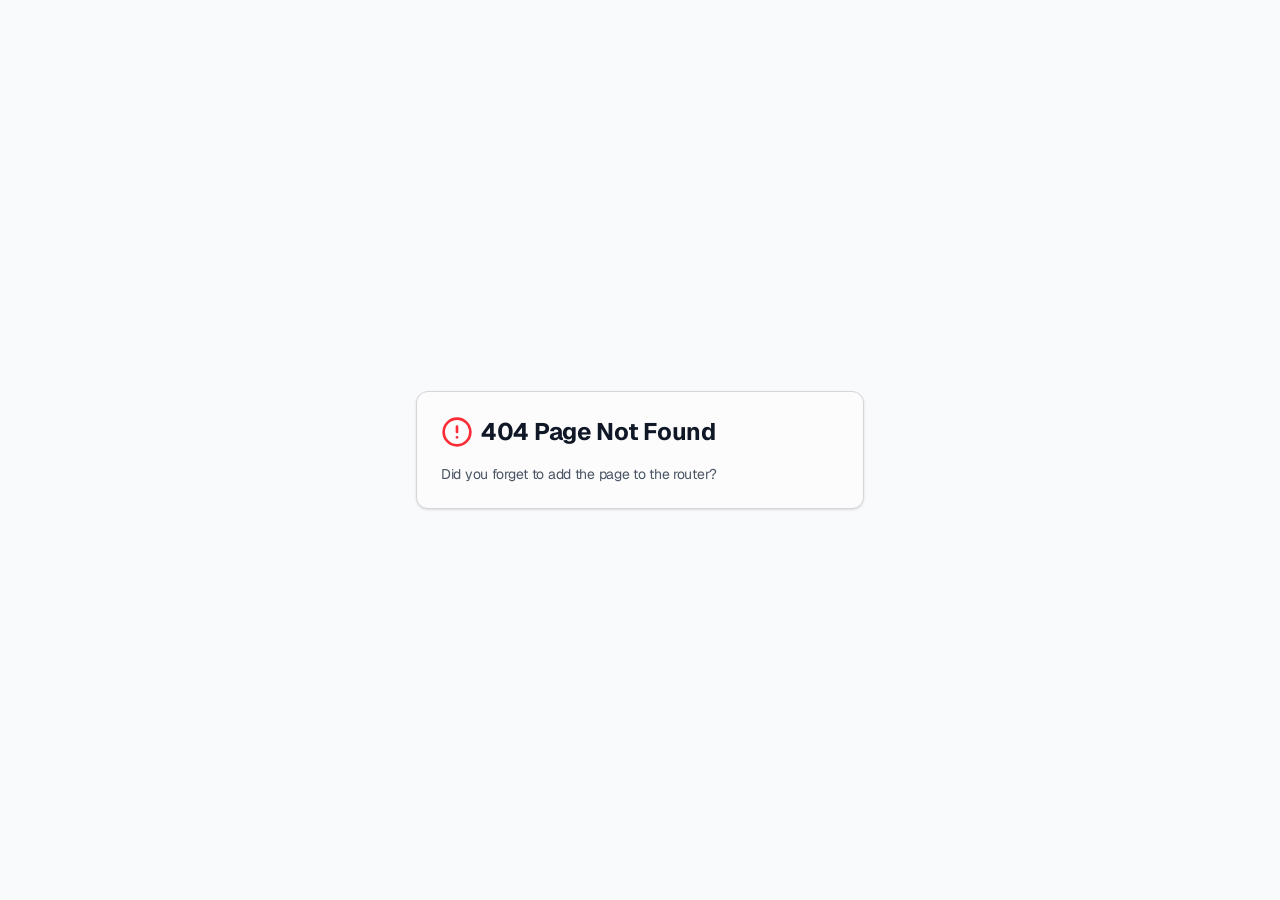
==== commit 890d9efa: "Prepare animated Arif portfolio for publication" ====
--- a/index.html
+++ b/index.html
@@ -1,560 +1,24 @@
 <!DOCTYPE html>
 <html lang="en">
-<head>
-<meta charset="UTF-8">
-<meta name="viewport" content="width=device-width, initial-scale=1.0">
-<title>Arif Tak — AI &amp; Data Leader</title>
-<meta name="description" content="Arif Tak — AI & Data leader. Enterprise data strategy, agentic AI enablement, and data platform modernization for life sciences.">
-<meta property="og:title" content="Arif Tak — AI &amp; Data Leader">
-<meta property="og:description" content="AI and Data Leader at EY. CxO advisory, enterprise data strategy and agentic AI enablement for life sciences.">
-<meta property="og:image" content="https://www.arif.one/photo.jpg">
-<meta property="og:url" content="https://www.arif.one/">
-<meta name="twitter:card" content="summary">
-<link rel="icon" href="apple-touch-icon.png">
-<link rel="apple-touch-icon" href="apple-touch-icon.png">
-<script type="application/ld+json">{"@context":"https://schema.org","@type":"Person","name":"Arif Tak","jobTitle":"AI and Data Leader","worksFor":{"@type":"Organization","name":"EY"},"address":{"@type":"PostalAddress","addressLocality":"Mason","addressRegion":"OH","addressCountry":"US"},"image":"https://www.arif.one/photo.jpg","url":"https://www.arif.one/","sameAs":["https://www.linkedin.com/in/ariftak"],"memberOf":{"@type":"Organization","name":"PMI"},"award":"Sogeti ACE Award","knowsLanguage":["English","Hindi"]}</script>
-<link rel="preconnect" href="https://fonts.googleapis.com">
-<link rel="preconnect" href="https://fonts.gstatic.com" crossorigin>
-<link href="https://fonts.googleapis.com/css2?family=Inter:wght@400;500;600&display=swap" rel="stylesheet">
-<style>
-  :root{
-    --black:#000; --gray:#f5f5f7; --white:#fff; --ink:#1d1d1f;
-    --ink-2:rgba(0,0,0,.8); --ink-3:rgba(0,0,0,.56);
-    --dark-2:#a1a1a6; --card-dark:#1d1d1f;
-    --blue:#0071e3; --link:#0066cc; --link-dark:#2997ff;
-    --font: -apple-system, BlinkMacSystemFont, "SF Pro Display", "SF Pro Text", "Helvetica Neue", Inter, system-ui, "Segoe UI", Roboto, "Helvetica Neue", Arial, sans-serif;
-  }
-  *{box-sizing:border-box;margin:0;padding:0}
-  html{scroll-behavior:smooth;scroll-padding-top:48px}
-  body{font-family:var(--font);color:var(--ink);background:var(--black);font-size:17px;line-height:1.47;letter-spacing:-.022em;-webkit-font-smoothing:antialiased}
-  a{color:var(--link);text-decoration:none}
-  a:hover{text-decoration:underline}
-  a:focus-visible,button:focus-visible{outline:2px solid var(--blue);outline-offset:3px;border-radius:4px}
-  .wrap{max-width:980px;margin:0 auto;padding:0 22px}
-  .wide{max-width:1200px}
-
-  /* Nav */
-  nav{position:sticky;top:0;z-index:50;height:48px;background:rgba(0,0,0,.72);backdrop-filter:saturate(180%) blur(20px);-webkit-backdrop-filter:saturate(180%) blur(20px)}
-  nav .wrap{height:100%;display:flex;align-items:center;justify-content:space-between}
-  nav .brand{color:#f5f5f7;font-weight:600;font-size:15px;letter-spacing:-.01em}
-  nav ul{list-style:none;display:flex;gap:30px}
-  nav ul a{color:rgba(255,255,255,.86);font-size:13px;letter-spacing:-.01em}
-  nav ul a:hover{color:#fff;text-decoration:none}
-
-  /* Sections */
-  section{padding:120px 0}
-  .dark{background:var(--black);color:#f5f5f7}
-  .light{background:var(--gray)}
-  .white{background:var(--white)}
-  .eyebrow{font-size:17px;font-weight:600;color:var(--ink-3);margin-bottom:10px;letter-spacing:-.02em}
-  .dark .eyebrow{color:var(--dark-2)}
-  h1,h2,h3{font-weight:600;letter-spacing:-.015em}
-  .h-sec{font-size:clamp(34px,5vw,56px);line-height:1.07;margin-bottom:24px}
-  .lede{font-size:clamp(19px,2.2vw,24px);line-height:1.35;color:var(--ink-2);max-width:760px;letter-spacing:-.01em}
-  .dark .lede{color:var(--dark-2)}
-  .center{text-align:center}
-  .center .lede{margin:0 auto}
-
-  /* Hero */
-  .hero{min-height:calc(100vh - 48px);display:flex;align-items:center;padding:72px 0 64px}
-  .hero .kicker{font-size:clamp(19px,2.2vw,24px);font-weight:600;color:var(--dark-2);margin-bottom:14px}
-  .hero h1{font-size:clamp(48px,8vw,88px);line-height:1.02;letter-spacing:-.03em;margin-bottom:26px}
-  .hero h1 .grad{color:#f5f5f7}
-  .hero p.lede{font-size:clamp(20px,2.2vw,24px);line-height:1.35;max-width:38ch;margin:0 auto 32px;text-wrap:balance}
-  .ctas{display:flex;gap:16px;justify-content:center;flex-wrap:wrap}
-  .btn{display:inline-block;padding:12px 24px;border-radius:980px;font-size:17px;line-height:1.2;transition:background .2s,color .2s}
-  .btn-primary{background:var(--blue);color:#fff}
-  .btn-primary:hover{background:#0077ed;text-decoration:none}
-  .btn-ghost{color:var(--link-dark);border:1px solid var(--link-dark)}
-  .btn-ghost:hover{background:var(--link-dark);color:#000;text-decoration:none}
-
-  /* Intro with portrait */
-  .intro{display:grid;grid-template-columns:1fr 260px;gap:64px;align-items:center}
-  .portrait{width:260px;height:260px;border-radius:50%;overflow:hidden;background:var(--gray);box-shadow:0 0 0 1px rgba(0,0,0,.08),0 18px 40px -18px rgba(0,0,0,.28)}
-  .portrait img{width:100%;height:100%;object-fit:cover;display:block}
-
-  /* Selected work */
-  .proj{display:grid;grid-template-columns:1fr 1fr;gap:0 56px;margin-top:56px}
-  .proj article{border-top:1px solid #424245;padding:28px 0 36px}
-  .proj .yr{font-size:14px;color:var(--dark-2);font-variant-numeric:tabular-nums}
-  .proj h3{font-size:24px;line-height:1.2;color:#f5f5f7;margin:8px 0 12px}
-  .proj p{font-size:17px;color:var(--dark-2);line-height:1.47;text-wrap:pretty}
-
-  /* Quote */
-  .quote{max-width:820px;margin:0 auto;text-align:center}
-  .quote blockquote{font-size:clamp(22px,2.6vw,30px);line-height:1.35;font-weight:400;letter-spacing:-.02em;color:var(--ink);text-wrap:balance}
-  .quote figcaption{margin-top:28px;font-size:17px;color:var(--ink-3)}
-  .quote figcaption b{color:var(--ink);font-weight:600}
-
-  /* Numbers */
-  .numbers{display:grid;grid-template-columns:repeat(4,1fr);gap:0;margin-top:72px;border-top:1px solid #d2d2d7}
-  .num{padding:36px 20px 0 0}
-  .num b{display:block;font-size:clamp(36px,4.4vw,52px);font-weight:600;line-height:1;letter-spacing:-.03em;color:var(--ink)}
-  .num span{display:block;margin-top:12px;font-size:15px;color:var(--ink-2);line-height:1.35;max-width:200px}
-
-  /* Feature (primary impact) */
-  .feature{display:grid;grid-template-columns:1.1fr .9fr;gap:64px;align-items:start}
-  .feature h3{font-size:clamp(28px,3.6vw,40px);line-height:1.1;margin-bottom:20px}
-  .feature p{color:var(--dark-2);font-size:19px;line-height:1.45}
-  .outcome{border-top:1px solid #424245;padding-top:24px}
-  .outcome .big{font-size:clamp(72px,11vw,128px);font-weight:600;line-height:.95;letter-spacing:-.04em;color:#f5f5f7}
-  .outcome .cap{font-size:19px;color:#f5f5f7;margin-top:14px;line-height:1.35}
-  .outcome .sub{font-size:17px;color:var(--dark-2);line-height:1.45;margin-top:10px}
-
-  /* Impact tiles */
-  .tiles{display:grid;grid-template-columns:1fr 1fr;gap:20px;margin-top:56px}
-  .tile{background:var(--white);border-radius:18px;padding:44px 40px 40px;display:flex;flex-direction:column;min-height:420px}
-  .tile .idx{font-size:14px;font-weight:600;color:var(--ink-3);margin-bottom:18px;letter-spacing:.02em;text-transform:uppercase}
-  .tile h3{font-size:26px;line-height:1.14;margin-bottom:16px}
-  .tile p{color:var(--ink-2);font-size:17px}
-  .tile .result{margin-top:auto;padding-top:28px}
-  .tile .result small{display:block;font-size:12px;font-weight:600;letter-spacing:.06em;text-transform:uppercase;color:var(--blue);margin-bottom:8px}
-  .tile .result div{font-size:17px;color:var(--ink);font-weight:500;line-height:1.4}
-  .tile.span{grid-column:1 / -1;min-height:auto;display:grid;grid-template-columns:1fr 1fr;gap:48px;align-items:end}
-  .tile.span .result{padding-top:0}
-
-  /* Thought leadership */
-  .tl{margin-top:64px;border-top:1px solid #424245}
-  .tl-row{display:grid;grid-template-columns:300px 1fr;gap:40px;padding:28px 0;border-bottom:1px solid #424245;align-items:baseline}
-  .tl-row h3{font-size:21px;line-height:1.2;color:#f5f5f7}
-  .tl-row p,.tile p,.lede,.feature p{text-wrap:pretty}
-  .tl-row p{font-size:19px;color:var(--dark-2);line-height:1.4}
-
-  /* Timeline */
-  .timeline{margin-top:56px}
-  .role{display:grid;grid-template-columns:160px 1fr auto;gap:32px;padding:26px 0;border-bottom:1px solid #d2d2d7;align-items:baseline}
-  .role:first-child{border-top:1px solid #d2d2d7}
-  .role .yr{font-size:15px;color:var(--ink-2);font-variant-numeric:tabular-nums}
-  .role h3{font-size:21px;line-height:1.25}
-  .role .co{font-size:17px;color:var(--ink-2)}
-  .role.now h3::after{content:"Current";margin-left:12px;font-size:12px;font-weight:600;color:var(--blue);border:1px solid var(--blue);border-radius:980px;padding:2px 10px;vertical-align:middle;letter-spacing:0}
-
-  /* Expertise (scoped) */
-  #expertise .xp-grid{display:grid;grid-template-columns:1fr 1fr;gap:20px;margin-top:56px}
-  #expertise .xp-card{background:#fff;border-radius:18px;padding:36px 40px}
-  #expertise .xp-wide{grid-column:1 / -1}
-  #expertise .xp-h{font-size:13px;font-weight:600;color:var(--ink-3);text-transform:uppercase;letter-spacing:.08em;margin-bottom:18px}
-  #expertise .xp-h2{margin-top:36px}
-  #expertise .xp-list{list-style:none}
-  #expertise .xp-list li{font-size:19px;line-height:1.35;font-weight:500;color:var(--ink);padding:9px 0;letter-spacing:-.01em}
-  #expertise .xp-tools{display:grid;grid-template-columns:1fr 1fr;gap:100px}
-  #expertise .xp-chips{list-style:none;display:flex;flex-wrap:wrap;gap:8px}
-  #expertise .xp-chips li{font-size:15px;line-height:1;padding:9px 14px;border-radius:980px;background:var(--gray);color:var(--ink)}
-  #expertise .xp-eyebrow{margin-top:112px}
-  #expertise .xp-sub{font-size:clamp(34px,4.2vw,48px);font-weight:600;letter-spacing:-.025em;line-height:1.08;color:var(--ink)}
-  #expertise .xp-creds{margin-top:40px}
-  #expertise .xp-rows{list-style:none}
-  #expertise .xp-rows li{display:block;padding:14px 0;border-top:1px solid #e8e8ed}
-  #expertise .xp-rows li:first-child{border-top:0;padding-top:0}
-  #expertise .xp-rows b{display:block;font-size:17px;font-weight:500;line-height:1.35;color:var(--ink)}
-  #expertise .xp-rows span{display:block;font-size:14px;color:var(--ink-3);margin-top:3px}
-
-  /* Contact */
-  .contact{padding:140px 0}
-  .contact .h-sec{font-size:clamp(40px,7vw,80px);letter-spacing:-.03em}
-  .contact-links{display:flex;gap:40px;justify-content:center;flex-wrap:wrap;margin-top:44px}
-  .contact-links a{color:var(--link-dark);font-size:21px}
-  .status{margin-top:56px;font-size:15px;color:var(--dark-2)}
-
-  footer{background:var(--gray);padding:20px 0;font-size:12px;color:var(--ink-3)}
-  footer .wrap{display:flex;justify-content:space-between;flex-wrap:wrap;gap:8px}
-
-  /* Motion */
-  .reveal{opacity:0;transform:translateY(28px);transition:opacity .9s cubic-bezier(.2,.7,.2,1),transform .9s cubic-bezier(.2,.7,.2,1)}
-  .reveal.in{opacity:1;transform:none}
-
-  /* ---------- Capability showcase (hero) ---------- */
-  .hcaps{margin:44px auto 0;max-width:1080px;display:block}
-  .hcaps-label{font-size:14px;font-weight:600;letter-spacing:.08em;text-transform:uppercase;color:#86868b;margin-bottom:10px}
-  .hcaps-stage{position:relative;height:clamp(52px,6vw,72px);overflow:hidden;-webkit-mask-image:linear-gradient(180deg,transparent,#000 18%,#000 82%,transparent);mask-image:linear-gradient(180deg,transparent,#000 18%,#000 82%,transparent)}
-  .hcaps-word{position:absolute;inset:0;display:flex;align-items:center;justify-content:center;
-    font-size:clamp(30px,4.4vw,50px);font-weight:700;letter-spacing:-.022em;line-height:1.05;white-space:nowrap;
-    background:linear-gradient(90deg,#2997ff 0%,#a78bfa 35%,#f472b6 65%,#2997ff 100%);background-size:200% 100%;
-    -webkit-background-clip:text;background-clip:text;color:transparent;
-    opacity:0;transform:translateY(60%);filter:blur(6px);
-    transition:opacity .7s cubic-bezier(.2,.7,.2,1),transform .7s cubic-bezier(.2,.7,.2,1),filter .7s;
-    animation:capsShimmer 6s linear infinite}
-  .hcaps-word.on{opacity:1;transform:none;filter:none}
-  .hcaps-word.out{opacity:0;transform:translateY(-60%);filter:blur(6px)}
-  @keyframes capsShimmer{to{background-position:-200% 0}}
-  .hcaps-proof{min-height:3em;max-width:60ch;margin:8px auto 22px;text-wrap:balance;font-size:clamp(16px,1.8vw,19px);line-height:1.5;color:#a1a1a6;
-    transition:opacity .45s ease}
-  .hcaps-proof.fade{opacity:0}
-  .hcaps-nav{display:flex;flex-wrap:wrap;justify-content:center;gap:8px}
-  .cap-pill{position:relative;overflow:hidden;appearance:none;border:1px solid rgba(255,255,255,.18);background:rgba(255,255,255,.04);
-    color:#d2d2d7;font:inherit;font-size:13px;font-weight:500;padding:7px 13px;white-space:nowrap;border-radius:980px;cursor:pointer;
-    transition:color .3s,border-color .3s,background .3s}
-  .cap-pill:hover{color:#fff;border-color:rgba(255,255,255,.4)}
-  .cap-pill .bar{position:absolute;left:14px;right:14px;bottom:3px;width:auto!important;border-radius:2px;height:2px;width:100%;background:#2997ff;transform:scaleX(0);transform-origin:left}
-  .cap-pill.on{color:#fff;border-color:rgba(41,151,255,.7);background:rgba(41,151,255,.12)}
-  .cap-pill.on .bar{animation:capsBar var(--dur,3800ms) linear forwards}
-  .hcaps.paused .cap-pill.on .bar{animation-play-state:paused}
-  @keyframes capsBar{to{transform:scaleX(1)}}
-  .hcaps-static{display:none}
-  @media (max-width:734px){
-    .hcaps{margin-top:44px}
-    .hcaps-word{white-space:normal;text-align:center}
-    .hcaps-stage{height:84px}
-    .hcaps-proof{min-height:4.6em}
-    .cap-pill{font-size:13px;padding:8px 13px;white-space:normal}
-    .hcaps-static{grid-template-columns:1fr}
-  }
-  @media (prefers-reduced-motion:reduce){
-    .hcaps-stage,.hcaps-proof,.hcaps-nav{display:none}
-    .hcaps-static{display:grid;grid-template-columns:repeat(3,1fr);gap:28px 36px;text-align:left;margin-top:14px}
-    .hcaps-static h3{font-size:19px;letter-spacing:-.01em;text-transform:none;color:#f5f5f7;margin-bottom:4px}
-    .hcaps-static p{font-size:15px;line-height:1.45;color:#a1a1a6}
-  }
-
-  @media (min-width:735px) and (max-height:860px){
-    .hero{padding:56px 0 48px}
-    .hero h1{font-size:clamp(44px,6.6vw,76px);margin-bottom:20px}
-    .hero p.lede{margin-bottom:26px}
-    .hcaps{margin-top:34px}
-  }
-  @media (prefers-reduced-motion:reduce){html{scroll-behavior:auto}.reveal{opacity:1;transform:none;transition:none}}
-
-  /* Responsive */
-  @media (max-width:900px){
-    section{padding:88px 0}
-    nav ul{gap:18px}
-    .numbers{grid-template-columns:1fr 1fr}
-    .feature,.tile.span{grid-template-columns:1fr;gap:40px}
-    .tiles{grid-template-columns:1fr}
-    .tile{min-height:auto}
-    .tl-row{grid-template-columns:1fr;gap:8px}
-    #expertise .xp-grid,#expertise .xp-tools{grid-template-columns:1fr}
-    #expertise .xp-tools{gap:32px}
-    .proj{grid-template-columns:1fr}
-    .intro{grid-template-columns:1fr;gap:32px}
-    .portrait{width:140px;height:140px;order:-1}
-    .role{grid-template-columns:1fr;gap:4px}
-    .hero{min-height:auto;padding:96px 0 88px}
-  }
-  @media (max-width:600px){
-    nav ul{gap:14px}
-    nav ul li:nth-child(n+4){display:none}
-    nav ul li:last-child{display:list-item}
-    nav ul li:nth-child(3){display:none}
-    nav ul a{display:inline-block;padding:12px 0}
-    #expertise .xp-card{padding:28px 24px;border-radius:16px}
-    #expertise .xp-list li{font-size:17px;padding:7px 0}
-    #expertise .xp-eyebrow{margin-top:72px}
-    .tile{padding:32px 26px}
-  }
-</style>
-</head>
-<body>
-
-<nav aria-label="Primary">
-  <div class="wrap">
-    <a class="brand" href="#top">Arif Tak</a>
-    <ul>
-      <li><a href="#impact">Impact</a></li>
-      <li><a href="#ai">AI Leadership</a></li>
-      <li><a href="#career">Career</a></li>
-      <li><a href="#work">Work</a></li>
-      <li><a href="#expertise">Expertise</a></li>
-      <li><a href="#contact">Contact</a></li>
-    </ul>
-  </div>
-</nav>
-
-<main id="top">
-
-<!-- HERO -->
-<section class="dark hero">
-  <div class="wrap center">
-    <p class="kicker reveal">AI &amp; Data Leader · CxO Advisory</p>
-    <h1 class="reveal"><span class="grad">Data, made<br>ready for AI.</span></h1>
-    <p class="lede reveal">I help life sciences leaders turn complex, regulated data into trusted assets, and put AI agents to work so medicines reach patients faster.</p>
-    <div class="ctas reveal">
-      <a class="btn btn-primary" href="#impact">See the impact</a>
-      <a class="btn btn-ghost" href="#contact">Get in touch</a>
-    </div>
-    <div class="hcaps reveal" id="caps" aria-roledescription="carousel" aria-label="Key accomplishments">
-      <p class="hcaps-label">Where I deliver</p>
-      <div class="hcaps-stage"><span class="hcaps-word on" aria-hidden="true">Data Strategy</span><span class="hcaps-word" aria-hidden="true">AI Product Development</span><span class="hcaps-word" aria-hidden="true">AI‑Ready Data</span><span class="hcaps-word" aria-hidden="true">Data Product Monetization</span><span class="hcaps-word" aria-hidden="true">Data Marketplace</span><span class="hcaps-word" aria-hidden="true">Data Governance</span></div>
-      <p class="hcaps-proof" aria-live="polite">Leading data strategy and enablement for a global biopharma development division.</p>
-      <div class="hcaps-nav" role="group" aria-label="Choose a capability"><button type="button" class="cap-pill on" data-i="0" data-proof="Leading data strategy and enablement for a global biopharma development division." aria-pressed="true">Data Strategy<span class="bar"></span></button><button type="button" class="cap-pill" data-i="1" data-proof="AI agents that design, build, test and operate data products, with humans in the loop." aria-pressed="false">AI Product Development<span class="bar"></span></button><button type="button" class="cap-pill" data-i="2" data-proof="Quality, metadata, lineage and privacy standards that make enterprise data fit for agentic AI." aria-pressed="false">AI‑Ready Data<span class="bar"></span></button><button type="button" class="cap-pill" data-i="3" data-proof="Turning data products into reusable business assets with clear owners and measurable value." aria-pressed="false">Data Product Monetization<span class="bar"></span></button><button type="button" class="cap-pill" data-i="4" data-proof="An Information Product Marketplace: governed access, metadata, telemetry, sharing, audit and observability." aria-pressed="false">Data Marketplace<span class="bar"></span></button><button type="button" class="cap-pill" data-i="5" data-proof="AI‑assisted governance, with agents enriching business metadata across data products." aria-pressed="false">Data Governance<span class="bar"></span></button></div>
-      <div class="hcaps-static"><div><h3>Data Strategy</h3><p>Leading data strategy and enablement for a global biopharma development division.</p></div><div><h3>AI Product Development</h3><p>AI agents that design, build, test and operate data products, with humans in the loop.</p></div><div><h3>AI‑Ready Data</h3><p>Quality, metadata, lineage and privacy standards that make enterprise data fit for agentic AI.</p></div><div><h3>Data Product Monetization</h3><p>Turning data products into reusable business assets with clear owners and measurable value.</p></div><div><h3>Data Marketplace</h3><p>An Information Product Marketplace: governed access, metadata, telemetry, sharing, audit and observability.</p></div><div><h3>Data Governance</h3><p>AI‑assisted governance, with agents enriching business metadata across data products.</p></div></div>
-    </div>
-  </div>
-</section>
-
-<!-- AT A GLANCE -->
-<section class="white">
-  <div class="wrap">
-    <div class="intro">
-      <div>
-        <p class="eyebrow reveal">At a glance</p>
-        <h2 class="h-sec reveal">A strategic advisor to the C‑suite.<br>A builder at heart.</h2>
-        <p class="lede reveal">I orchestrate AI‑driven business transformation for enterprise clients, translating executive vision into strategy teams can execute: governance frameworks, access management and observability systems that last.</p>
-      </div>
-      <div class="portrait reveal"><picture><source srcset="photo.webp" type="image/webp"><img src="photo.jpg" width="480" height="480" alt="Portrait of Arif Tak"></picture></div>
-    </div>
-    <div class="numbers reveal">
-      <div class="num"><b>120+</b><span>consultants in the AI &amp; Data practice I lead</span></div>
-      <div class="num"><b>$20M+</b><span>annual budget under management</span></div>
-      <div class="num"><b>25+</b><span>engagements currently overseen</span></div>
-      <div class="num"><b>25 yrs</b><span>building enterprise data solutions, since 2001</span></div>
-    </div>
-  </div>
-</section>
-
-<!-- FEATURED IMPACT -->
-<section class="dark" id="impact">
-  <div class="wrap">
-    <p class="eyebrow reveal">Enterprise Data Strategy &amp; Governance</p>
-    <div class="feature">
-      <div class="reveal">
-        <h3>Leading data strategy for a global development division.</h3>
-        <p>I lead data strategy and enablement for Regeneron’s Global Development division. The framework covers agentic AI enablement, AI‑ready data, data quality, metadata management, data lineage and privacy standards.</p>
-      </div>
-      <div class="outcome reveal">
-        <div class="big">40%</div>
-        <div class="cap">Faster data enablement, targeted.</div>
-        <div class="sub">AI agents take on source‑to‑target mapping, FDD/TDD development, pipeline builds, A/B validation and DataOps.</div>
-      </div>
-    </div>
-  </div>
-</section>
-
-<!-- IMPACT TILES -->
-<section class="light">
-  <div class="wrap">
-    <p class="eyebrow reveal">Executive impact scorecard</p>
-    <h2 class="h-sec reveal">What I build. What it changes.</h2>
-    <div class="tiles">
-      <article class="tile reveal">
-        <p class="idx">AI Transformation</p>
-        <h3>Rethinking how clinical studies are designed and run.</h3>
-        <p>A digital transformation program for early clinical development that combines digital tools, AI and better ways of working, with one mission: bring medicines to patients faster.</p>
-        <div class="result"><small>Outcome</small><div>Shorter development cycles, with time‑consuming manual work automated and handed to AI agents under human oversight.</div></div>
-      </article>
-      <article class="tile reveal">
-        <p class="idx">Architecture Center of Excellence</p>
-        <h3>A Life Sciences architecture CoE, built from the ground up.</h3>
-        <p>Domain architects across early clinical development, regulatory and medical affairs, patient safety and program management, working alongside platform, enterprise, data and AI architects.</p>
-        <div class="result"><small>Outcome</small><div>End‑to‑end architecture support, from build vs. buy to stage‑gate approvals before the enterprise SDER board.</div></div>
-      </article>
-      <article class="tile reveal">
-        <p class="idx">Product Development</p>
-        <h3>An Information Product Marketplace.</h3>
-        <p>Covers the full data product lifecycle: governance, access management, metadata, telemetry, data sharing, audit and observability. AI accelerators generate business metadata and build data products end to end.</p>
-        <div class="result"><small>Outcome</small><div>Trusted data on demand, so the business can respond to market changes faster and open new revenue through data monetization.</div></div>
-      </article>
-      <article class="tile reveal">
-        <p class="idx">Platform Modernization</p>
-        <h3>A modern data platform on Snowflake and Databricks.</h3>
-        <p>Legacy warehouses and databases replaced with cloud‑native solutions, data silos removed, and self‑service tools and simpler processes for business users.</p>
-        <div class="result"><small>Outcome</small><div>Self‑service access to trusted multi‑model data, with internal and external data‑sharing patterns for data owners.</div></div>
-      </article>
-    </div>
-  </div>
-</section>
-
-<!-- AI THOUGHT LEADERSHIP -->
-<section class="dark" id="ai">
-  <div class="wrap">
-    <p class="eyebrow reveal">AI thought leadership</p>
-    <h2 class="h-sec reveal">Agents across the<br>data lifecycle.</h2>
-    <p class="lede reveal">Five areas where I apply AI to change how data is governed, built and delivered.</p>
-    <div class="tl">
-      <div class="tl-row reveal"><h3>AI Digital Transformation</h3><p>Improve how EDC operates and how studies are designed and run, to bring medicines to patients faster.</p></div>
-      <div class="tl-row reveal"><h3>AI‑Ready Data</h3><p>Effective data management with governance controls for responsible AI use.</p></div>
-      <div class="tl-row reveal"><h3>AI Data Enablement</h3><p>Agent‑driven design, build, testing and operation of data products.</p></div>
-      <div class="tl-row reveal"><h3>AI Data Governance</h3><p>Agent‑driven enrichment of business metadata for data products.</p></div>
-      <div class="tl-row reveal"><h3>AI‑SDLC</h3><p>Agent‑driven requirements analysis, FDD, TDD, test scripts and JIRA task assignment.</p></div>
-    </div>
-  </div>
-</section>
-
-<!-- CAREER -->
-<section class="white" id="career">
-  <div class="wrap">
-    <p class="eyebrow reveal">Career</p>
-    <h2 class="h-sec reveal">From engineer to<br>enterprise leader.</h2>
-    <div class="timeline">
-      <div class="role now reveal"><span class="yr">2022 – Present</span><h3>Senior Leader, AI and Data</h3><span class="co">Ernst &amp; Young</span></div>
-      <div class="role reveal"><span class="yr">2021 – 2022</span><h3>Director, Insights and Data</h3><span class="co">Capgemini NA</span></div>
-      <div class="role reveal"><span class="yr">2016 – 2021</span><h3>National Solution Architect, Cloud and Big Data</h3><span class="co">Capgemini NA</span></div>
-      <div class="role reveal"><span class="yr">2014 – 2016</span><h3>Practice Head, Business Intelligence &amp; Analytics</h3><span class="co">Sogeti USA</span></div>
-      <div class="role reveal"><span class="yr">2012 – 2013</span><h3>Solution Architect</h3><span class="co">Sogeti USA</span></div>
-      <div class="role reveal"><span class="yr">2006 – 2012</span><h3>Senior Consultant</h3><span class="co">Sogeti USA</span></div>
-      <div class="role reveal"><span class="yr">2001 – 2006</span><h3>IT Analyst</h3><span class="co">Tata Consultancy Services</span></div>
-    </div>
-  </div>
-</section>
-
-<!-- SELECTED WORK -->
-<section class="dark" id="work">
-  <div class="wrap">
-    <p class="eyebrow reveal">Selected work</p>
-    <h2 class="h-sec reveal">Platforms built to last.</h2>
-    <p class="lede reveal">The groundwork for today’s AI programs: two decades of enterprise data platforms, from on‑premise data lakes to cloud‑native lakehouses.</p>
-    <div class="proj">
-      <article class="reveal"><span class="yr">2022</span><h3>Project Diamond</h3><p>Assessment and roadmap for separating a business unit’s application services, using a common workflow and a repeatable factory approach to plan and run the separation across the enterprise.</p></article>
-      <article class="reveal"><span class="yr">2019 – 2022</span><h3>Digital Core</h3><p>An enterprise “data as a service” platform on Azure (ADLS, Databricks Delta Lake, ADF and Synapse), built on an enterprise data model to give analysts and data scientists a self‑service semantic layer over SAP data.</p></article>
-      <article class="reveal"><span class="yr">2018 – 2019</span><h3>Common Data Lake</h3><p>An on‑premise Cloudera enterprise data lake ingesting global ERP transactions, internal application data and third‑party point‑of‑sale feeds, with landing zones designed for security and performance.</p></article>
-      <article class="reveal"><span class="yr">2016 – 2018</span><h3>Trade Promotion Excellence</h3><p>A unified global view of trade promotions and their impact on supply chain, vendor inventory management, ROI and efficiency.</p></article>
-    </div>
-  </div>
-</section>
-
-<!-- EXPERTISE -->
-<section class="light" id="expertise">
-  <div class="wrap">
-    <p class="eyebrow reveal">Expertise</p>
-    <h2 class="h-sec reveal">Strategy to stack.</h2>
-
-    <div class="xp-grid reveal">
-      <div class="xp-card">
-        <h3 class="xp-h">Leadership &amp; Strategy</h3>
-        <ul class="xp-list">
-          <li>CxO Advisory &amp; Digital Transformation</li>
-          <li>AI &amp; Data Strategy</li>
-          <li>CoE Building &amp; Delivery Excellence</li>
-          <li>Product Development Life Cycle</li>
-          <li>Leadership Development &amp; Mentorship</li>
-          <li>Client &amp; Vendor Management</li>
-        </ul>
-      </div>
-      <div class="xp-card">
-        <h3 class="xp-h">Data Management</h3>
-        <ul class="xp-list">
-          <li>Enterprise Data &amp; Solution Architecture</li>
-          <li>Data Governance</li>
-          <li>Strategy, Roadmap &amp; Blueprint</li>
-          <li>Data Product Monetization</li>
-          <li>Data Platform Modernization</li>
-        </ul>
-      </div>
-      <div class="xp-card xp-wide">
-        <div class="xp-tools">
-          <div>
-            <h3 class="xp-h">AI &amp; Cloud</h3>
-            <ul class="xp-chips">
-              <li>Snowflake</li><li>Databricks</li><li>Azure</li><li>AWS</li>
-              <li>LangChain</li><li>LangGraph</li><li>LangSmith</li><li>n8n</li><li>CrewAI</li>
-              <li>Claude</li><li>OpenAI</li><li>Grok</li>
-            </ul>
-          </div>
-          <div>
-            <h3 class="xp-h">Technologies</h3>
-            <ul class="xp-chips">
-              <li>Python</li><li>Java</li><li>C/C++</li><li>PL/SQL</li><li>Oracle</li><li>MSSQL</li><li>MySQL</li>
-              <li>Power BI</li><li>Tableau</li><li>Qlik</li><li>Spotfire</li><li>Enterprise Data Modeling</li><li>ERwin</li>
-            </ul>
-          </div>
-        </div>
-      </div>
-    </div>
-
-    <p class="eyebrow reveal xp-eyebrow">Credentials</p>
-    <h3 class="xp-sub reveal">Always learning.</h3>
-    <div class="xp-grid xp-creds reveal">
-      <div class="xp-card">
-        <h3 class="xp-h">Education</h3>
-        <ul class="xp-rows">
-          <li><b>MBA, Systems and Marketing</b><span>Loyola Institute of Business Administration</span></li>
-          <li><b>B.E., Electronics &amp; Communications</b><span>Bangalore University</span></li>
-        </ul>
-        <h3 class="xp-h xp-h2">Certifications</h3>
-        <ul class="xp-rows">
-          <li><b>Immuta Certified Architect</b><span>Immuta · 2025</span></li>
-          <li><b>AWS Solutions Architect – Associate</b><span>Amazon Web Services · 2016</span></li>
-          <li><b>SAFe 5 Scrum Master</b><span>Scaled Agile</span></li>
-          <li><b>Professional Scrum Master I</b><span>Scrum.org</span></li>
-          <li><b>Extreme Programming Professional</b><span>Kent Beck</span></li>
-          <li><b>IBM Commerce Administrator</b><span>IBM</span></li>
-        </ul>
-      </div>
-      <div class="xp-card">
-        <h3 class="xp-h">Recognition &amp; Affiliations</h3>
-        <ul class="xp-rows">
-          <li><b>Sogeti ACE Award</b><span>Sogeti USA · 2014</span></li>
-          <li><b>Project Management Institute</b><span>Member since 2008</span></li>
-          <li><b>Languages</b><span>English · Hindi</span></li>
-        </ul>
-        <h3 class="xp-h xp-h2">Training</h3>
-        <ul class="xp-rows">
-          <li><b>Generative &amp; Agentic AI for Executives</b><span>Snowflake</span></li>
-          <li><b>Data Engineer &amp; CoCo Essentials</b><span>Snowflake</span></li>
-          <li><b>Generative AI &amp; AI Agent Fundamentals</b><span>Databricks</span></li>
-          <li><b>Fundamentals of Azure Databricks</b><span>Databricks</span></li>
-        </ul>
-      </div>
-    </div>
-  </div>
-</section>
-
-<!-- RECOMMENDATION -->
-<section class="white">
-  <figure class="quote reveal">
-    <blockquote>“Arif is an excellent technical resource, manager, and counselor for his peers. He will always be supportive and seeks the best for his peers, while also leading by example and delivering beyond client’s expectations.”</blockquote>
-    <figcaption><b>Alyse Golden</b> · Colleague at Sogeti USA, via LinkedIn</figcaption>
-  </figure>
-</section>
-
-<!-- CONTACT -->
-<section class="dark contact" id="contact">
-  <div class="wrap center">
-    <h2 class="h-sec reveal">Let’s talk.</h2>
-    <p class="lede reveal">Open to conversations about AI transformation, enterprise data strategy and leadership roles.</p>
-    <div class="contact-links reveal">
-      <a href="mailto:arif.tak@gmail.com">arif.tak@gmail.com&nbsp;›</a>
-      <a href="https://www.linkedin.com/in/ariftak" target="_blank" rel="noopener">LinkedIn&nbsp;›</a>
-      <a href="tel:+15137650760">(513) 765‑0760&nbsp;›</a>
-    </div>
-    <p class="status reveal">Based in Mason, Ohio · U.S. Permanent Resident · Authorized to work for any U.S. employer</p>
-  </div>
-</section>
-
-</main>
-
-<footer>
-  <div class="wrap">
-    <span>© <span id="yr"></span> Arif Tak. All rights reserved.</span>
-    <span><a href="https://www.arif.one">www.arif.one</a></span>
-  </div>
-</footer>
-
-<script>
-  document.getElementById('yr').textContent = new Date().getFullYear();
-  const io = new IntersectionObserver((entries) => {
-    entries.forEach(e => { if (e.isIntersecting) { e.target.classList.add('in'); io.unobserve(e.target); } });
-  }, { threshold: 0.12, rootMargin: '0px 0px -40px 0px' });
-  document.querySelectorAll('.reveal').forEach(el => io.observe(el));
-
-  (() => {
-    const root = document.getElementById('caps'); if (!root) return;
-    if (matchMedia('(prefers-reduced-motion: reduce)').matches) return;
-    const words = [...root.querySelectorAll('.hcaps-word')];
-    const pills = [...root.querySelectorAll('.cap-pill')];
-    const proof = root.querySelector('.hcaps-proof');
-    let cur = 0;
-    function go(n){
-      if (n === cur) return;
-      const prev = cur; cur = (n + pills.length) % pills.length;
-      words[prev].classList.remove('on'); words[prev].classList.add('out');
-      setTimeout(() => words[prev].classList.remove('out'), 700);
-      words[cur].classList.add('on');
-      pills.forEach((p,i) => { const on = i === cur; p.classList.toggle('on', on); p.setAttribute('aria-pressed', on); });
-      proof.classList.add('fade');
-      setTimeout(() => { proof.textContent = pills[cur].dataset.proof; proof.classList.remove('fade'); }, 250);
-    }
-    pills.forEach(p => {
-      p.querySelector('.bar').addEventListener('animationend', () => { if (p.classList.contains('on')) go(cur + 1); });
-      p.addEventListener('click', () => go(+p.dataset.i));
-    });
-    const pause = v => root.classList.toggle('paused', v);
-    root.addEventListener('mouseenter', () => pause(true));
-    root.addEventListener('mouseleave', () => pause(false));
-    root.addEventListener('focusin', () => pause(true));
-    root.addEventListener('focusout', () => pause(false));
-    document.addEventListener('visibilitychange', () => pause(document.hidden));
-  })();
-</script>
-</body>
+  <head>
+    <meta charset="UTF-8" />
+    <meta name="viewport" content="width=device-width, initial-scale=1.0, maximum-scale=1" />
+    <title>Arif Tak — AI &amp; Data Leader</title><meta name="description" content="Arif Tak — AI and Data leader. Enterprise data strategy, agentic AI enablement and data platform modernization for life sciences.">
+    <meta name="robots" content="index, follow" />
+    <meta property="og:title" content="Arif Tak — AI &amp; Data Leader" />
+    <meta property="og:description" content="Enterprise data strategy, agentic AI enablement and data platform modernization for life sciences." />
+    <meta property="og:type" content="website" />
+    <meta name="twitter:card" content="summary_large_image" />
+    <meta name="twitter:title" content="Arif Tak — AI &amp; Data Leader" />
+    <meta name="twitter:description" content="Enterprise data strategy, agentic AI enablement and data platform modernization for life sciences." />
+    <link rel="icon" type="image/svg+xml" href="/favicon.svg" />
+    <link rel="preconnect" href="https://fonts.googleapis.com">
+    <link rel="preconnect" href="https://fonts.gstatic.com" crossorigin>
+    <link href="https://fonts.googleapis.com/css2?family=Inter:wght@400;500;600;700&display=swap" rel="stylesheet">
+    <script type="module" crossorigin src="/assets/index-BXrVgEVy.js"></script>
+    <link rel="stylesheet" crossorigin href="/assets/index-BuOqypEO.css">
+  </head>
+  <body>
+    <div id="root"></div>
+  </body>
 </html>
--- a/assets/index-BuOqypEO.css
+++ b/assets/index-BuOqypEO.css
@@ -0,0 +1 @@
+@import"https://fonts.googleapis.com/css2?family=Geist:wght@300;400;500;600;700&family=Geist+Mono:wght@400;500&display=swap";.dv-stage{display:grid;min-height:460px}@media(min-width:1024px){.dv-stage{min-height:380px}}.dv-slide{grid-area:1/1;opacity:0;visibility:hidden;transition:opacity .6s ease,visibility 0s linear .6s}.dv-slide.on{opacity:1;visibility:visible;transition:opacity .6s ease .1s}.dv-diagram svg{width:100%;height:auto;max-width:360px;display:block;margin:0 auto}.dv-progress{position:absolute;left:0;bottom:0;height:2px;width:100%;background:#3d9bff;transform-origin:left;transform:scaleX(0);animation:dv-prog linear forwards}.dv-progress-still{animation:none;transform:scaleX(1);opacity:.5}.dv-tab:has(.dv-progress){box-shadow:inset 0 0 0 1px #1b5798}@keyframes dv-prog{to{transform:scaleX(1)}}@keyframes dv-draw{0%{stroke-dasharray:1;stroke-dashoffset:1}to{stroke-dasharray:1;stroke-dashoffset:0}}@keyframes dv-pop{0%{opacity:0;transform:translateY(6px)}to{opacity:1;transform:none}}@keyframes dv-travel{0%{transform:translate(40px);opacity:0}10%{opacity:1}70%{transform:translate(250px);opacity:1}to{transform:translate(250px);opacity:0}}@keyframes dv-filter{0%{transform:translate(20px);opacity:.3}to{transform:translate(330px);opacity:1}}@keyframes dv-gate{0%,to{opacity:.55}50%{opacity:1}}@keyframes dv-step{0%,to{opacity:.45}20%,40%{opacity:1}}@keyframes dv-bar{0%{transform:scaleX(0)}to{transform:scaleX(1)}}.dv-draw{stroke-dasharray:1;animation:dv-draw 1.8s ease-out both}.dv-pop{animation:dv-pop .6s ease-out both}.dv-travel{animation:dv-travel 3s ease-in-out infinite}.dv-filter{animation:dv-filter 3.2s linear infinite}.dv-gate{animation:dv-gate 2.4s ease-in-out infinite}.dv-step{animation:dv-step 3.6s ease-in-out infinite}.dv-bar,.dv-fill{transform-box:fill-box;transform-origin:left;animation:dv-bar 1s ease-out both}.dv-static .dv-slide{transition:none}.dv-static .dv-draw{stroke-dasharray:none}.dv-static .dv-travel{transform:translate(250px)}.dv-static .dv-filter{transform:translate(330px)}@media(prefers-reduced-motion:reduce){.dv-slide{transition:none}.dv-draw{stroke-dasharray:none}.dv-travel{transform:translate(250px)}.dv-filter{transform:translate(330px)}.dv-progress{display:none}}.portrait-ring{animation:portrait-ring-rotate 40s linear infinite}@keyframes portrait-ring-rotate{to{transform:rotate(360deg)}}@media(prefers-reduced-motion:reduce){.portrait-ring{animation:none}}.xp-tab{position:relative;display:flex;width:100%;align-items:flex-start;gap:12px;border-radius:14px;padding:14px 16px;text-align:left;font-size:16px;font-weight:500;line-height:1.3;color:#545459;transition:background .25s,color .25s}.xp-tab:hover{background:#ececef;color:#1b1b1d}.xp-tab[aria-selected=true]{background:#fcfcfc;color:#1b1b1d;box-shadow:0 1px #dfdfe2,0 8px 24px -16px #09090b59}.xp-tab[aria-selected=true] .xp-idx{color:#006fe6}.xp-tab:focus-visible,.xp-pause:focus-visible{outline:2px solid hsl(211 100% 45%);outline-offset:2px}.xp-ink .xp-tab{color:#a5a5ac}.xp-ink .xp-tab:hover{background:#1d1d20;color:#f4f4f6}.xp-ink .xp-tab[aria-selected=true]{background:#1f1f23;color:#f3f3f6;box-shadow:inset 0 0 0 1px #36363a}.xp-ink .xp-tab[aria-selected=true] .xp-idx{color:#5cabff}.xp-stage{position:relative;border-radius:20px;background:#fcfcfc;overflow:hidden}.xp-ink .xp-stage{background:#131316;box-shadow:inset 0 0 0 1px #2c2c30}.xp-panel{animation:xp-in .5s cubic-bezier(.2,.7,.2,1)}@keyframes xp-in{0%{opacity:0;transform:translateY(8px)}to{opacity:1;transform:none}}.xp-diagram{position:relative;min-height:300px;padding:28px 22px;border-radius:16px;background:#f6f6f8}.xp-ink .xp-diagram{background:#0b0b0e}.xp-diagram:before{content:"";position:absolute;inset:0;border-radius:inherit;pointer-events:none;background-image:radial-gradient(hsl(211 100% 50%/.12) 1px,transparent 1px);background-size:18px 18px}.xp-node{position:relative;border-radius:10px;border:1px solid hsl(240 6% 85%);background:#fcfcfc;padding:9px 12px;font-size:13px;font-weight:500;line-height:1.25;text-align:center;color:#303036;transition:border-color .5s,background .5s,color .5s,transform .5s}.xp-ink .xp-node{border-color:#36363a;background:#1a1a1e;color:#c9c9cf}.xp-node.on{border-color:#007bff;background:#ebf4ff;color:#00458f;transform:translateY(-1px)}.xp-ink .xp-node.on{background:#102841;color:#a3d0ff;border-color:#2990ff}.xp-node.strong{background:#121216;color:#f5f5f7;border-color:#121216}.xp-ink .xp-node.strong{background:#006fe6;border-color:#006fe6;color:#fcfcfd}.xp-lbl{font-family:var(--app-font-mono);font-size:10.5px;letter-spacing:.08em;text-transform:uppercase;color:#727279}.xp-ink .xp-lbl{color:#909098}.xp-line{position:relative;background:#ceced4;overflow:hidden}.xp-ink .xp-line{background:#3b3b40}.xp-line.v{width:2px;min-height:22px;margin:0 auto}.xp-line.h{height:2px;min-width:18px;flex:1}.xp-dot{position:absolute;width:6px;height:6px;border-radius:9px;background:#007bff}.xp-line.v .xp-dot{left:-2px;animation:flowy 2.2s linear infinite}.xp-line.h .xp-dot{top:-2px;animation:flowx 2.2s linear infinite}.xp-orbit{animation:xp-spin 12s linear infinite}.xp-orbit-rev{animation:xp-spin 12s linear infinite reverse}@keyframes xp-spin{to{transform:rotate(360deg)}}.xp-breath{animation:xp-breath 3s ease-in-out infinite}@keyframes xp-breath{0%,to{opacity:.35;transform:scale(.96)}50%{opacity:.9;transform:scale(1.04)}}.xp-bar{transform-origin:left;transition:transform .8s cubic-bezier(.2,.7,.2,1)}.xp-bubble{transition:transform .9s cubic-bezier(.2,.7,.2,1),opacity .6s}.xp-pause{display:inline-flex;align-items:center;gap:8px;border-radius:999px;border:1px solid hsl(240 6% 82%);padding:6px 13px;font-size:12px;font-weight:500;color:#545459}.xp-pause:hover{border-color:#61616b;color:#1b1b1d}.xp-pause:disabled{opacity:.5}.xp-ink .xp-pause{border-color:#fff3;color:#fffc}@media(prefers-reduced-motion:reduce){.xp-panel{animation:none}.xp-node,.xp-bar,.xp-bubble{transition:none}}@layer components;@layer properties{@supports (((-webkit-hyphens:none)) and (not (margin-trim:inline))) or ((-moz-orient:inline) and (not (color:rgb(from red r g b)))){*,:before,:after,::backdrop{--tw-translate-x:0;--tw-translate-y:0;--tw-translate-z:0;--tw-rotate-x:initial;--tw-rotate-y:initial;--tw-rotate-z:initial;--tw-skew-x:initial;--tw-skew-y:initial;--tw-space-y-reverse:0;--tw-space-x-reverse:0;--tw-divide-y-reverse:0;--tw-border-style:solid;--tw-leading:initial;--tw-font-weight:initial;--tw-tracking:initial;--tw-ordinal:initial;--tw-slashed-zero:initial;--tw-numeric-figure:initial;--tw-numeric-spacing:initial;--tw-numeric-fraction:initial;--tw-shadow:0 0 #0000;--tw-shadow-color:initial;--tw-shadow-alpha:100%;--tw-inset-shadow:0 0 #0000;--tw-inset-shadow-color:initial;--tw-inset-shadow-alpha:100%;--tw-ring-color:initial;--tw-ring-shadow:0 0 #0000;--tw-inset-ring-color:initial;--tw-inset-ring-shadow:0 0 #0000;--tw-ring-inset:initial;--tw-ring-offset-width:0px;--tw-ring-offset-color:#fff;--tw-ring-offset-shadow:0 0 #0000;--tw-outline-style:solid;--tw-backdrop-blur:initial;--tw-backdrop-brightness:initial;--tw-backdrop-contrast:initial;--tw-backdrop-grayscale:initial;--tw-backdrop-hue-rotate:initial;--tw-backdrop-invert:initial;--tw-backdrop-opacity:initial;--tw-backdrop-saturate:initial;--tw-backdrop-sepia:initial;--tw-duration:initial;--tw-ease:initial;--tw-content:"";--tw-animation-delay:0s;--tw-animation-direction:normal;--tw-animation-duration:initial;--tw-animation-fill-mode:none;--tw-animation-iteration-count:1;--tw-enter-blur:0;--tw-enter-opacity:1;--tw-enter-rotate:0;--tw-enter-scale:1;--tw-enter-translate-x:0;--tw-enter-translate-y:0;--tw-exit-blur:0;--tw-exit-opacity:1;--tw-exit-rotate:0;--tw-exit-scale:1;--tw-exit-translate-x:0;--tw-exit-translate-y:0}}}@layer theme{:root,:host{--color-red-50:oklch(97.1% .013 17.38);--color-red-300:oklch(80.8% .114 19.571);--color-red-400:oklch(70.4% .191 22.216);--color-red-500:oklch(63.7% .237 25.331);--color-red-600:oklch(57.7% .245 27.325);--color-gray-50:oklch(98.5% .002 247.839);--color-gray-100:oklch(96.7% .003 264.542);--color-gray-600:oklch(44.6% .03 256.802);--color-gray-700:oklch(37.3% .034 259.733);--color-gray-800:oklch(27.8% .033 256.848);--color-gray-900:oklch(21% .034 264.665);--color-black:#000;--color-white:#fff;--spacing:.25rem;--container-sm:24rem;--container-md:28rem;--container-lg:32rem;--container-xl:36rem;--container-2xl:42rem;--container-3xl:48rem;--container-4xl:56rem;--text-xs:.75rem;--text-xs--line-height:calc(1 / .75);--text-sm:.875rem;--text-sm--line-height:calc(1.25 / .875);--text-base:1rem;--text-base--line-height: 1.5 ;--text-lg:1.125rem;--text-lg--line-height:calc(1.75 / 1.125);--text-xl:1.25rem;--text-xl--line-height:calc(1.75 / 1.25);--text-2xl:1.5rem;--text-2xl--line-height:calc(2 / 1.5);--font-weight-normal:400;--font-weight-medium:500;--font-weight-semibold:600;--font-weight-bold:700;--tracking-tight:-.025em;--tracking-wider:.05em;--tracking-widest:.1em;--leading-tight:1.25;--leading-snug:1.375;--leading-normal:1.5;--leading-relaxed:1.625;--radius-2xl:1rem;--radius-3xl:1.5rem;--ease-in-out:cubic-bezier(.4, 0, .2, 1);--animate-spin:spin 1s linear infinite;--animate-pulse:pulse 2s cubic-bezier(.4, 0, .6, 1) infinite;--blur-xl:24px;--aspect-video:16 / 9;--default-transition-duration:.15s;--default-transition-timing-function:cubic-bezier(.4, 0, .2, 1);--default-font-family:var(--app-font-sans);--default-mono-font-family:var(--app-font-mono);--color-border:hsl(var(--border))}}@layer base{*,:after,:before,::backdrop{box-sizing:border-box;border:0 solid;margin:0;padding:0}::file-selector-button{box-sizing:border-box;border:0 solid;margin:0;padding:0}html,:host{-webkit-text-size-adjust:100%;tab-size:4;line-height:1.5;font-family:var(--default-font-family,-apple-system, BlinkMacSystemFont, "Segoe UI", Roboto, "Helvetica Neue", "Noto Sans", Arial, sans-serif, "Apple Color Emoji", "Segoe UI Emoji", "Segoe UI Symbol", "Noto Color Emoji");font-feature-settings:var(--default-font-feature-settings,normal);font-variation-settings:var(--default-font-variation-settings,normal);-webkit-tap-highlight-color:transparent}hr{height:0;color:inherit;border-top-width:1px}abbr:where([title]){-webkit-text-decoration:underline dotted;text-decoration:underline dotted}h1,h2,h3,h4,h5,h6{font-size:inherit;font-weight:inherit}a{color:inherit;-webkit-text-decoration:inherit;text-decoration:inherit}b,strong{font-weight:bolder}code,kbd,samp,pre{font-family:var(--default-mono-font-family,ui-monospace, SFMono-Regular, Menlo, Monaco, Consolas, "Liberation Mono", "Courier New", monospace);font-feature-settings:var(--default-mono-font-feature-settings,normal);font-variation-settings:var(--default-mono-font-variation-settings,normal);font-size:1em}small{font-size:80%}sub,sup{vertical-align:baseline;font-size:75%;line-height:0;position:relative}sub{bottom:-.25em}sup{top:-.5em}table{text-indent:0;border-color:inherit;border-collapse:collapse}:-moz-focusring:where(:not(iframe)){outline:auto}progress{vertical-align:baseline}summary{display:list-item}ol,ul,menu{list-style:none}img,svg,video,canvas,audio,iframe,embed,object{vertical-align:middle;display:block}img,video{max-width:100%;height:auto}button,input,select,optgroup,textarea{font:inherit;font-feature-settings:inherit;font-variation-settings:inherit;letter-spacing:inherit;color:inherit;opacity:1;background-color:#0000;border-radius:0}::file-selector-button{font:inherit;font-feature-settings:inherit;font-variation-settings:inherit;letter-spacing:inherit;color:inherit;opacity:1;background-color:#0000;border-radius:0}:where(select:is([multiple],[size])) optgroup{font-weight:bolder}:where(select:is([multiple],[size])) optgroup option{padding-inline-start:20px}::file-selector-button{margin-inline-end:4px}::placeholder{opacity:1}@supports (not ((-webkit-appearance:-apple-pay-button))) or (contain-intrinsic-size:1px){::placeholder{color:currentColor}@supports (color:color-mix(in lab,red,red)){::placeholder{color:color-mix(in oklab,currentcolor 50%,transparent)}}}textarea{resize:vertical}::-webkit-search-decoration{-webkit-appearance:none}::-webkit-date-and-time-value{min-height:1lh;text-align:inherit}::-webkit-datetime-edit{display:inline-flex}::-webkit-datetime-edit-fields-wrapper{padding:0}::-webkit-datetime-edit{padding-block:0}::-webkit-datetime-edit-year-field{padding-block:0}::-webkit-datetime-edit-month-field{padding-block:0}::-webkit-datetime-edit-day-field{padding-block:0}::-webkit-datetime-edit-hour-field{padding-block:0}::-webkit-datetime-edit-minute-field{padding-block:0}::-webkit-datetime-edit-second-field{padding-block:0}::-webkit-datetime-edit-millisecond-field{padding-block:0}::-webkit-datetime-edit-meridiem-field{padding-block:0}::-webkit-calendar-picker-indicator{line-height:1}:-moz-ui-invalid{box-shadow:none}button,input:where([type=button],[type=reset],[type=submit]){appearance:button}::file-selector-button{appearance:button}::-webkit-inner-spin-button{height:auto}::-webkit-outer-spin-button{height:auto}[hidden]:where(:not([hidden=until-found])){display:none!important}*{border-color:hsl(var(--border))}body{background-color:hsl(var(--background));font-family:var(--app-font-sans);color:hsl(var(--foreground));-webkit-font-smoothing:antialiased;-moz-osx-font-smoothing:grayscale}}@layer utilities{.\@container\/field-group{container:field-group/inline-size}.pointer-events-auto{pointer-events:auto}.pointer-events-none{pointer-events:none}.invisible{visibility:hidden}.sr-only{clip-path:inset(50%);white-space:nowrap;border-width:0;width:1px;height:1px;margin:-1px;padding:0;position:absolute;overflow:hidden}.absolute{position:absolute}.fixed{position:fixed}.relative{position:relative}.static{position:static}.sticky{position:sticky}.-inset-3{inset:calc(var(--spacing) * -3)}.inset-0{inset:0}.inset-\[18\%\]{inset:18%}.inset-x-0{inset-inline:0}.inset-y-0{inset-block:0}.-top-12{top:calc(var(--spacing) * -12)}.top-0{top:0}.top-1\.5{top:calc(var(--spacing) * 1.5)}.top-1\/2{top:50%}.top-2{top:calc(var(--spacing) * 2)}.top-3\.5{top:calc(var(--spacing) * 3.5)}.top-4{top:calc(var(--spacing) * 4)}.top-\[-3px\]{top:-3px}.top-\[1px\]{top:1px}.top-\[50\%\]{top:50%}.top-\[60\%\]{top:60%}.top-full{top:100%}.-right-12{right:calc(var(--spacing) * -12)}.right-0{right:0}.right-1{right:var(--spacing)}.right-2{right:calc(var(--spacing) * 2)}.right-3{right:calc(var(--spacing) * 3)}.right-4{right:calc(var(--spacing) * 4)}.-bottom-12{bottom:calc(var(--spacing) * -12)}.bottom-0{bottom:0}.bottom-2{bottom:calc(var(--spacing) * 2)}.-left-12{left:calc(var(--spacing) * -12)}.left-0{left:0}.left-1\/2{left:50%}.left-2{left:calc(var(--spacing) * 2)}.left-\[-3px\]{left:-3px}.left-\[50\%\]{left:50%}.z-10{z-index:10}.z-20{z-index:20}.z-50{z-index:50}.z-\[1\]{z-index:1}.z-\[100\]{z-index:100}.order-first{order:-9999}.order-last{order:9999}.\!m-0{margin:0!important}.-mx-1{margin-inline:calc(var(--spacing) * -1)}.mx-2{margin-inline:calc(var(--spacing) * 2)}.mx-3\.5{margin-inline:calc(var(--spacing) * 3.5)}.mx-4{margin-inline:calc(var(--spacing) * 4)}.mx-auto{margin-inline:auto}.-my-2{margin-block:calc(var(--spacing) * -2)}.my-0{margin-block:0}.my-0\.5{margin-block:calc(var(--spacing) * .5)}.my-1{margin-block:var(--spacing)}.-mt-4{margin-top:calc(var(--spacing) * -4)}.mt-1{margin-top:var(--spacing)}.mt-1\.5{margin-top:calc(var(--spacing) * 1.5)}.mt-2{margin-top:calc(var(--spacing) * 2)}.mt-3{margin-top:calc(var(--spacing) * 3)}.mt-4{margin-top:calc(var(--spacing) * 4)}.mt-5{margin-top:calc(var(--spacing) * 5)}.mt-6{margin-top:calc(var(--spacing) * 6)}.mt-7{margin-top:calc(var(--spacing) * 7)}.mt-8{margin-top:calc(var(--spacing) * 8)}.mt-9{margin-top:calc(var(--spacing) * 9)}.mt-10{margin-top:calc(var(--spacing) * 10)}.mt-11{margin-top:calc(var(--spacing) * 11)}.mt-12{margin-top:calc(var(--spacing) * 12)}.mt-14{margin-top:calc(var(--spacing) * 14)}.mt-16{margin-top:calc(var(--spacing) * 16)}.mt-24{margin-top:calc(var(--spacing) * 24)}.mt-auto{margin-top:auto}.mr-2{margin-right:calc(var(--spacing) * 2)}.mb-1{margin-bottom:var(--spacing)}.mb-2{margin-bottom:calc(var(--spacing) * 2)}.mb-3{margin-bottom:calc(var(--spacing) * 3)}.mb-4{margin-bottom:calc(var(--spacing) * 4)}.mb-5{margin-bottom:calc(var(--spacing) * 5)}.mb-6{margin-bottom:calc(var(--spacing) * 6)}.-ml-4{margin-left:calc(var(--spacing) * -4)}.ml-1{margin-left:var(--spacing)}.ml-3{margin-left:calc(var(--spacing) * 3)}.ml-4{margin-left:calc(var(--spacing) * 4)}.ml-auto{margin-left:auto}.line-clamp-2{-webkit-line-clamp:2;-webkit-box-orient:vertical;display:-webkit-box;overflow:hidden}.block{display:block}.contents{display:contents}.flex{display:flex}.grid{display:grid}.hidden{display:none}.inline-block{display:inline-block}.inline-flex{display:inline-flex}.table{display:table}.aspect-square{aspect-ratio:1}.aspect-video{aspect-ratio:var(--aspect-video)}.size-4{width:calc(var(--spacing) * 4);height:calc(var(--spacing) * 4)}.size-6{width:calc(var(--spacing) * 6);height:calc(var(--spacing) * 6)}.size-8{width:calc(var(--spacing) * 8);height:calc(var(--spacing) * 8)}.size-10{width:calc(var(--spacing) * 10);height:calc(var(--spacing) * 10)}.size-\[--cell-size\]{width:--cell-size;height:--cell-size}.h-1\.5{height:calc(var(--spacing) * 1.5)}.h-1\/2{height:50%}.h-2{height:calc(var(--spacing) * 2)}.h-2\.5{height:calc(var(--spacing) * 2.5)}.h-3{height:calc(var(--spacing) * 3)}.h-3\.5{height:calc(var(--spacing) * 3.5)}.h-4{height:calc(var(--spacing) * 4)}.h-5{height:calc(var(--spacing) * 5)}.h-6{height:calc(var(--spacing) * 6)}.h-7{height:calc(var(--spacing) * 7)}.h-8{height:calc(var(--spacing) * 8)}.h-9{height:calc(var(--spacing) * 9)}.h-10{height:calc(var(--spacing) * 10)}.h-11{height:calc(var(--spacing) * 11)}.h-12{height:calc(var(--spacing) * 12)}.h-36{height:calc(var(--spacing) * 36)}.h-\[--cell-size\]{height:--cell-size}.h-\[1px\]{height:1px}.h-\[7px\]{height:7px}.h-\[var\(--radix-navigation-menu-viewport-height\)\]{height:var(--radix-navigation-menu-viewport-height)}.h-\[var\(--radix-select-trigger-height\)\]{height:var(--radix-select-trigger-height)}.h-auto{height:auto}.h-full{height:100%}.h-px{height:1px}.h-svh{height:100svh}.max-h-\[--radix-context-menu-content-available-height\]{max-height:--radix-context-menu-content-available-height}.max-h-\[--radix-select-content-available-height\]{max-height:--radix-select-content-available-height}.max-h-\[85vh\]{max-height:85vh}.max-h-\[300px\]{max-height:300px}.max-h-\[var\(--radix-dropdown-menu-content-available-height\)\]{max-height:var(--radix-dropdown-menu-content-available-height)}.max-h-screen{max-height:100vh}.min-h-0{min-height:0}.min-h-8{min-height:calc(var(--spacing) * 8)}.min-h-9{min-height:calc(var(--spacing) * 9)}.min-h-10{min-height:calc(var(--spacing) * 10)}.min-h-\[3em\]{min-height:3em}.min-h-\[60px\]{min-height:60px}.min-h-screen{min-height:100vh}.min-h-svh{min-height:100svh}.w-0{width:0}.w-1{width:var(--spacing)}.w-1\/2{width:50%}.w-2{width:calc(var(--spacing) * 2)}.w-2\.5{width:calc(var(--spacing) * 2.5)}.w-3{width:calc(var(--spacing) * 3)}.w-3\.5{width:calc(var(--spacing) * 3.5)}.w-3\/4{width:75%}.w-4{width:calc(var(--spacing) * 4)}.w-5{width:calc(var(--spacing) * 5)}.w-6{width:calc(var(--spacing) * 6)}.w-7{width:calc(var(--spacing) * 7)}.w-8{width:calc(var(--spacing) * 8)}.w-9{width:calc(var(--spacing) * 9)}.w-10{width:calc(var(--spacing) * 10)}.w-11{width:calc(var(--spacing) * 11)}.w-24{width:calc(var(--spacing) * 24)}.w-28{width:calc(var(--spacing) * 28)}.w-32{width:calc(var(--spacing) * 32)}.w-36{width:calc(var(--spacing) * 36)}.w-56{width:calc(var(--spacing) * 56)}.w-64{width:calc(var(--spacing) * 64)}.w-72{width:calc(var(--spacing) * 72)}.w-\[--cell-size\]{width:--cell-size}.w-\[1px\]{width:1px}.w-\[7px\]{width:7px}.w-\[86\%\]{width:86%}.w-\[88\%\]{width:88%}.w-\[100px\]{width:100px}.w-\[190px\]{width:190px}.w-\[var\(--sidebar-width\)\]{width:var(--sidebar-width)}.w-auto{width:auto}.w-fit{width:fit-content}.w-full{width:100%}.w-max{width:max-content}.w-px{width:1px}.max-w-2xl{max-width:var(--container-2xl)}.max-w-3xl{max-width:var(--container-3xl)}.max-w-4xl{max-width:var(--container-4xl)}.max-w-\[200px\]{max-width:200px}.max-w-\[var\(--skeleton-width\)\]{max-width:var(--skeleton-width)}.max-w-lg{max-width:var(--container-lg)}.max-w-max{max-width:max-content}.max-w-md{max-width:var(--container-md)}.max-w-sm{max-width:var(--container-sm)}.max-w-xl{max-width:var(--container-xl)}.min-w-0{min-width:0}.min-w-5{min-width:calc(var(--spacing) * 5)}.min-w-8{min-width:calc(var(--spacing) * 8)}.min-w-9{min-width:calc(var(--spacing) * 9)}.min-w-10{min-width:calc(var(--spacing) * 10)}.min-w-\[--cell-size\]{min-width:--cell-size}.min-w-\[8rem\]{min-width:8rem}.min-w-\[12rem\]{min-width:12rem}.min-w-\[var\(--radix-select-trigger-width\)\]{min-width:var(--radix-select-trigger-width)}.flex-1{flex:1}.shrink-0{flex-shrink:0}.grow{flex-grow:1}.grow-0{flex-grow:0}.basis-full{flex-basis:100%}.caption-bottom{caption-side:bottom}.border-collapse{border-collapse:collapse}.origin-\[--radix-context-menu-content-transform-origin\]{transform-origin:--radix-context-menu-content-transform-origin}.origin-\[--radix-dropdown-menu-content-transform-origin\]{transform-origin:--radix-dropdown-menu-content-transform-origin}.origin-\[--radix-hover-card-content-transform-origin\]{transform-origin:--radix-hover-card-content-transform-origin}.origin-\[--radix-menubar-content-transform-origin\]{transform-origin:--radix-menubar-content-transform-origin}.origin-\[--radix-popover-content-transform-origin\]{transform-origin:--radix-popover-content-transform-origin}.origin-\[--radix-select-content-transform-origin\]{transform-origin:--radix-select-content-transform-origin}.origin-\[--radix-tooltip-content-transform-origin\]{transform-origin:--radix-tooltip-content-transform-origin}.-translate-x-1\/2{--tw-translate-x: -50% ;translate:var(--tw-translate-x) var(--tw-translate-y)}.-translate-x-px{--tw-translate-x:-1px;translate:var(--tw-translate-x) var(--tw-translate-y)}.translate-x-\[-50\%\]{--tw-translate-x:-50%;translate:var(--tw-translate-x) var(--tw-translate-y)}.translate-x-px{--tw-translate-x:1px;translate:var(--tw-translate-x) var(--tw-translate-y)}.-translate-y-1\/2{--tw-translate-y: -50% ;translate:var(--tw-translate-x) var(--tw-translate-y)}.translate-y-\[-50\%\]{--tw-translate-y:-50%;translate:var(--tw-translate-x) var(--tw-translate-y)}.rotate-45{rotate:45deg}.rotate-90{rotate:90deg}.rotate-180{rotate:180deg}.transform{transform:var(--tw-rotate-x,) var(--tw-rotate-y,) var(--tw-rotate-z,) var(--tw-skew-x,) var(--tw-skew-y,)}.animate-caret-blink{animation:1.25s ease-out infinite caret-blink}.animate-in{animation:enter var(--tw-animation-duration,var(--tw-duration,.15s))var(--tw-ease,ease)var(--tw-animation-delay,0s)var(--tw-animation-iteration-count,1)var(--tw-animation-direction,normal)var(--tw-animation-fill-mode,none)}.animate-pulse{animation:var(--animate-pulse)}.animate-spin{animation:var(--animate-spin)}.cursor-default{cursor:default}.cursor-pointer{cursor:pointer}.cursor-text{cursor:text}.touch-none{touch-action:none}.resize-none{resize:none}.list-disc{list-style-type:disc}.list-none{list-style-type:none}.grid-cols-1{grid-template-columns:repeat(1,minmax(0,1fr))}.grid-cols-2{grid-template-columns:repeat(2,minmax(0,1fr))}.grid-cols-3{grid-template-columns:repeat(3,minmax(0,1fr))}.grid-cols-\[88px_repeat\(3\,1fr\)\]{grid-template-columns:88px repeat(3,1fr)}.grid-cols-\[130px_1fr\]{grid-template-columns:130px 1fr}.flex-col{flex-direction:column}.flex-col-reverse{flex-direction:column-reverse}.flex-row{flex-direction:row}.flex-wrap{flex-wrap:wrap}.place-content-center{place-content:center}.place-items-center{place-items:center}.items-baseline{align-items:baseline}.items-center{align-items:center}.items-end{align-items:flex-end}.items-start{align-items:flex-start}.items-stretch{align-items:stretch}.justify-between{justify-content:space-between}.justify-center{justify-content:center}.justify-start{justify-content:flex-start}.gap-0{gap:0}.gap-1{gap:var(--spacing)}.gap-1\.5{gap:calc(var(--spacing) * 1.5)}.gap-2{gap:calc(var(--spacing) * 2)}.gap-2\.5{gap:calc(var(--spacing) * 2.5)}.gap-3{gap:calc(var(--spacing) * 3)}.gap-4{gap:calc(var(--spacing) * 4)}.gap-5{gap:calc(var(--spacing) * 5)}.gap-6{gap:calc(var(--spacing) * 6)}.gap-7{gap:calc(var(--spacing) * 7)}.gap-8{gap:calc(var(--spacing) * 8)}.gap-10{gap:calc(var(--spacing) * 10)}.gap-14{gap:calc(var(--spacing) * 14)}.gap-16{gap:calc(var(--spacing) * 16)}:where(.space-y-1\.5>:not(:last-child)){--tw-space-y-reverse:0;margin-block-start:calc(calc(var(--spacing) * 1.5) * var(--tw-space-y-reverse));margin-block-end:calc(calc(var(--spacing) * 1.5) * calc(1 - var(--tw-space-y-reverse)))}:where(.space-y-2>:not(:last-child)){--tw-space-y-reverse:0;margin-block-start:calc(calc(var(--spacing) * 2) * var(--tw-space-y-reverse));margin-block-end:calc(calc(var(--spacing) * 2) * calc(1 - var(--tw-space-y-reverse)))}.gap-x-10{column-gap:calc(var(--spacing) * 10)}.gap-x-14{column-gap:calc(var(--spacing) * 14)}:where(.space-x-1>:not(:last-child)){--tw-space-x-reverse:0;margin-inline-start:calc(var(--spacing) * var(--tw-space-x-reverse));margin-inline-end:calc(var(--spacing) * calc(1 - var(--tw-space-x-reverse)))}:where(.space-x-4>:not(:last-child)){--tw-space-x-reverse:0;margin-inline-start:calc(calc(var(--spacing) * 4) * var(--tw-space-x-reverse));margin-inline-end:calc(calc(var(--spacing) * 4) * calc(1 - var(--tw-space-x-reverse)))}.gap-y-4{row-gap:calc(var(--spacing) * 4)}:where(.divide-y>:not(:last-child)){--tw-divide-y-reverse:0;border-bottom-style:var(--tw-border-style);border-top-style:var(--tw-border-style);border-top-width:calc(1px * var(--tw-divide-y-reverse));border-bottom-width:calc(1px * calc(1 - var(--tw-divide-y-reverse)))}:where(.divide-border>:not(:last-child)){border-color:hsl(var(--border))}.self-stretch{align-self:stretch}.justify-self-end{justify-self:flex-end}.truncate{text-overflow:ellipsis;white-space:nowrap;overflow:hidden}.overflow-auto{overflow:auto}.overflow-hidden{overflow:hidden}.overflow-x-auto{overflow-x:auto}.overflow-x-hidden{overflow-x:hidden}.overflow-y-auto{overflow-y:auto}.rounded{border-radius:.25rem}.rounded-2xl{border-radius:var(--radius-2xl)}.rounded-3xl{border-radius:var(--radius-3xl)}.rounded-\[2px\]{border-radius:2px}.rounded-\[5px\]{border-radius:5px}.rounded-\[20px\]{border-radius:20px}.rounded-\[calc\(var\(--radius\)-5px\)\]{border-radius:calc(var(--radius) - 5px)}.rounded-\[inherit\]{border-radius:inherit}.rounded-full{border-radius:3.40282e38px}.rounded-lg{border-radius:var(--radius)}.rounded-md{border-radius:calc(var(--radius) - 2px)}.rounded-none{border-radius:0}.rounded-sm{border-radius:calc(var(--radius) - 4px)}.rounded-xl{border-radius:calc(var(--radius) + 4px)}.rounded-t-\[10px\]{border-top-left-radius:10px;border-top-right-radius:10px}.rounded-l-md{border-top-left-radius:calc(var(--radius) - 2px);border-bottom-left-radius:calc(var(--radius) - 2px)}.rounded-tl-sm{border-top-left-radius:calc(var(--radius) - 4px)}.rounded-r-md{border-top-right-radius:calc(var(--radius) - 2px);border-bottom-right-radius:calc(var(--radius) - 2px)}.rounded-tr-xl{border-top-right-radius:calc(var(--radius) + 4px)}.border{border-style:var(--tw-border-style);border-width:1px}.border-0{border-style:var(--tw-border-style);border-width:0}.border-2{border-style:var(--tw-border-style);border-width:2px}.border-\[1\.5px\]{border-style:var(--tw-border-style);border-width:1.5px}.border-y{border-block-style:var(--tw-border-style);border-block-width:1px}.border-t{border-top-style:var(--tw-border-style);border-top-width:1px}.border-r{border-right-style:var(--tw-border-style);border-right-width:1px}.border-b{border-bottom-style:var(--tw-border-style);border-bottom-width:1px}.border-l{border-left-style:var(--tw-border-style);border-left-width:1px}.border-dashed{--tw-border-style:dashed;border-style:dashed}.\[border-color\:var\(--badge-outline\)\]{border-color:var(--badge-outline)}.\[border-color\:var\(--button-outline\)\]{border-color:var(--button-outline)}.border-\[--color-border\]{border-color:--color-border}.border-\[hsl\(211_50\%_30\%\)\]{border-color:#264b73}.border-\[hsl\(211_100\%_45\%\/\.35\)\]{border-color:#006fe659}.border-\[hsl\(211_100\%_50\%\)\]{border-color:#007bff}.border-\[hsl\(211_100\%_50\%\/\.45\)\]{border-color:#007bff73}.border-\[hsl\(211_100\%_62\%\)\]{border-color:#3d9bff}.border-\[hsl\(211_100\%_68\%\/\.25\)\]{border-color:#5cabff40}.border-\[hsl\(240_6\%_82\%\)\]{border-color:#ceced4}.border-\[hsl\(240_6\%_85\%\)\]{border-color:#d6d6db}.border-\[hsl\(240_6\%_88\%\)\]{border-color:#dfdfe2}.border-border,.border-border\/50{border-color:hsl(var(--border))}@supports (color:color-mix(in lab,red,red)){.border-border\/50{border-color:color-mix(in oklab,hsl(var(--border)) 50%,transparent)}}.border-destructive{border-color:hsl(var(--destructive))}.border-destructive-border{border-color:var(--destructive-border)}.border-destructive\/50{border-color:hsl(var(--destructive))}@supports (color:color-mix(in lab,red,red)){.border-destructive\/50{border-color:color-mix(in oklab,hsl(var(--destructive)) 50%,transparent)}}.border-input{border-color:hsl(var(--input))}.border-primary{border-color:hsl(var(--primary))}.border-primary-border{border-color:var(--primary-border)}.border-primary\/50{border-color:hsl(var(--primary))}@supports (color:color-mix(in lab,red,red)){.border-primary\/50{border-color:color-mix(in oklab,hsl(var(--primary)) 50%,transparent)}}.border-secondary-border{border-color:var(--secondary-border)}.border-sidebar-border{border-color:hsl(var(--sidebar-border))}.border-transparent{border-color:#0000}.border-white\/5{border-color:#ffffff0d}@supports (color:color-mix(in lab,red,red)){.border-white\/5{border-color:color-mix(in oklab,var(--color-white) 5%,transparent)}}.border-white\/10{border-color:#ffffff1a}@supports (color:color-mix(in lab,red,red)){.border-white\/10{border-color:color-mix(in oklab,var(--color-white) 10%,transparent)}}.border-white\/15{border-color:#ffffff26}@supports (color:color-mix(in lab,red,red)){.border-white\/15{border-color:color-mix(in oklab,var(--color-white) 15%,transparent)}}.border-white\/20{border-color:#fff3}@supports (color:color-mix(in lab,red,red)){.border-white\/20{border-color:color-mix(in oklab,var(--color-white) 20%,transparent)}}.border-t-transparent{border-top-color:#0000}.border-l-transparent{border-left-color:#0000}.bg-\[--color-bg\]{background-color:--color-bg}.bg-\[hsl\(0_0\%_99\%\)\]{background-color:#fcfcfc}.bg-\[hsl\(0_0\%_99\%\/\.6\)\]{background-color:#fcfcfc99}.bg-\[hsl\(211_40\%_30\%\)\]{background-color:#2e4b6b}.bg-\[hsl\(211_55\%_14\%\)\]{background-color:#102337}.bg-\[hsl\(211_100\%_45\%\)\]{background-color:#006fe6}.bg-\[hsl\(211_100\%_48\%\)\]{background-color:#0076f5}.bg-\[hsl\(211_100\%_50\%\/\.1\)\]{background-color:#007bff1a}.bg-\[hsl\(211_100\%_68\%\)\]{background-color:#5cabff}.bg-\[hsl\(211_100\%_96\%\)\]{background-color:#ebf4ff}.bg-\[hsl\(240_6\%_85\%\)\]{background-color:#d6d6db}.bg-\[hsl\(240_6\%_88\%\)\]{background-color:#dfdfe2}.bg-\[hsl\(240_6\%_90\%\)\]{background-color:#e4e4e7}.bg-\[hsl\(240_10\%_4\%\)\]{background-color:#09090b}.bg-\[hsl\(240_10\%_4\%\/\.78\)\]{background-color:#09090bc7}.bg-\[hsl\(240_10\%_10\%\)\]{background-color:#17171c}.bg-\[hsl\(240_10\%_12\%\)\]{background-color:#1c1c22}.bg-accent{background-color:hsl(var(--accent))}.bg-background{background-color:hsl(var(--background))}.bg-black\/80{background-color:#000c}@supports (color:color-mix(in lab,red,red)){.bg-black\/80{background-color:color-mix(in oklab,var(--color-black) 80%,transparent)}}.bg-border{background-color:hsl(var(--border))}.bg-card{background-color:hsl(var(--card))}.bg-destructive{background-color:hsl(var(--destructive))}.bg-foreground{background-color:hsl(var(--foreground))}.bg-gray-50{background-color:var(--color-gray-50)}.bg-gray-100{background-color:var(--color-gray-100)}.bg-gray-900{background-color:var(--color-gray-900)}.bg-input{background-color:hsl(var(--input))}.bg-muted,.bg-muted\/50{background-color:hsl(var(--muted))}@supports (color:color-mix(in lab,red,red)){.bg-muted\/50{background-color:color-mix(in oklab,hsl(var(--muted)) 50%,transparent)}}.bg-popover{background-color:hsl(var(--popover))}.bg-primary,.bg-primary\/10{background-color:hsl(var(--primary))}@supports (color:color-mix(in lab,red,red)){.bg-primary\/10{background-color:color-mix(in oklab,hsl(var(--primary)) 10%,transparent)}}.bg-primary\/20{background-color:hsl(var(--primary))}@supports (color:color-mix(in lab,red,red)){.bg-primary\/20{background-color:color-mix(in oklab,hsl(var(--primary)) 20%,transparent)}}.bg-secondary{background-color:hsl(var(--secondary))}.bg-sidebar{background-color:hsl(var(--sidebar))}.bg-sidebar-border{background-color:hsl(var(--sidebar-border))}.bg-transparent{background-color:#0000}.bg-white\/5{background-color:#ffffff0d}@supports (color:color-mix(in lab,red,red)){.bg-white\/5{background-color:color-mix(in oklab,var(--color-white) 5%,transparent)}}.bg-white\/\[\.03\]{background-color:#ffffff08}@supports (color:color-mix(in lab,red,red)){.bg-white\/\[\.03\]{background-color:color-mix(in oklab,var(--color-white) 3%,transparent)}}.bg-white\/\[\.05\]{background-color:#ffffff0d}@supports (color:color-mix(in lab,red,red)){.bg-white\/\[\.05\]{background-color:color-mix(in oklab,var(--color-white) 5%,transparent)}}.bg-white\/\[\.025\]{background-color:#ffffff06}@supports (color:color-mix(in lab,red,red)){.bg-white\/\[\.025\]{background-color:color-mix(in oklab,var(--color-white) 2.5%,transparent)}}.bg-\[radial-gradient\(ellipse_at_50\%_0\%\,hsl\(211_60\%_14\%\)\,hsl\(240_8\%_6\%\)_65\%\)\]{background-image:radial-gradient(at 50% 0,#0e2339,#0e0e11 65%)}.bg-\[radial-gradient\(ellipse_at_70\%_0\%\,hsl\(211_60\%_13\%\)\,hsl\(240_8\%_6\%\)_65\%\)\]{background-image:radial-gradient(at 70% 0,#0d2035,#0e0e11 65%)}.\[mask-image\:radial-gradient\(ellipse_at_50\%_30\%\,black\,transparent_70\%\)\]{-webkit-mask-image:radial-gradient(at 50% 30%,#000,#0000 70%);mask-image:radial-gradient(at 50% 30%,#000,#0000 70%)}.\[mask-image\:radial-gradient\(ellipse_at_50\%_60\%\,black\,transparent_65\%\)\]{-webkit-mask-image:radial-gradient(at 50% 60%,#000,#0000 65%);mask-image:radial-gradient(at 50% 60%,#000,#0000 65%)}.fill-current{fill:currentColor}.fill-primary{fill:hsl(var(--primary))}.object-contain{object-fit:contain}.object-cover{object-fit:cover}.p-0{padding:0}.p-1{padding:var(--spacing)}.p-2{padding:calc(var(--spacing) * 2)}.p-3{padding:calc(var(--spacing) * 3)}.p-4{padding:calc(var(--spacing) * 4)}.p-5{padding:calc(var(--spacing) * 5)}.p-6{padding:calc(var(--spacing) * 6)}.p-7{padding:calc(var(--spacing) * 7)}.p-8{padding:calc(var(--spacing) * 8)}.p-\[1px\]{padding:1px}.px-1{padding-inline:var(--spacing)}.px-1\.5{padding-inline:calc(var(--spacing) * 1.5)}.px-2{padding-inline:calc(var(--spacing) * 2)}.px-2\.5{padding-inline:calc(var(--spacing) * 2.5)}.px-3{padding-inline:calc(var(--spacing) * 3)}.px-3\.5{padding-inline:calc(var(--spacing) * 3.5)}.px-4{padding-inline:calc(var(--spacing) * 4)}.px-5{padding-inline:calc(var(--spacing) * 5)}.px-6{padding-inline:calc(var(--spacing) * 6)}.px-8{padding-inline:calc(var(--spacing) * 8)}.px-\[--cell-size\]{padding-inline:--cell-size}.py-0\.5{padding-block:calc(var(--spacing) * .5)}.py-1{padding-block:var(--spacing)}.py-1\.5{padding-block:calc(var(--spacing) * 1.5)}.py-2{padding-block:calc(var(--spacing) * 2)}.py-3{padding-block:calc(var(--spacing) * 3)}.py-3\.5{padding-block:calc(var(--spacing) * 3.5)}.py-4{padding-block:calc(var(--spacing) * 4)}.py-5{padding-block:calc(var(--spacing) * 5)}.py-6{padding-block:calc(var(--spacing) * 6)}.py-7{padding-block:calc(var(--spacing) * 7)}.py-36{padding-block:calc(var(--spacing) * 36)}.pt-0{padding-top:0}.pt-0\.5{padding-top:calc(var(--spacing) * .5)}.pt-3{padding-top:calc(var(--spacing) * 3)}.pt-4{padding-top:calc(var(--spacing) * 4)}.pt-6{padding-top:calc(var(--spacing) * 6)}.pt-7{padding-top:calc(var(--spacing) * 7)}.pt-8{padding-top:calc(var(--spacing) * 8)}.pt-20{padding-top:calc(var(--spacing) * 20)}.pt-24{padding-top:calc(var(--spacing) * 24)}.pt-\[120px\]{padding-top:120px}.pr-1{padding-right:var(--spacing)}.pr-2{padding-right:calc(var(--spacing) * 2)}.pr-2\.5{padding-right:calc(var(--spacing) * 2.5)}.pr-3{padding-right:calc(var(--spacing) * 3)}.pr-4{padding-right:calc(var(--spacing) * 4)}.pr-5{padding-right:calc(var(--spacing) * 5)}.pr-8{padding-right:calc(var(--spacing) * 8)}.pb-3{padding-bottom:calc(var(--spacing) * 3)}.pb-4{padding-bottom:calc(var(--spacing) * 4)}.pb-9{padding-bottom:calc(var(--spacing) * 9)}.pb-20{padding-bottom:calc(var(--spacing) * 20)}.pb-\[120px\]{padding-bottom:120px}.pl-2{padding-left:calc(var(--spacing) * 2)}.pl-2\.5{padding-left:calc(var(--spacing) * 2.5)}.pl-3{padding-left:calc(var(--spacing) * 3)}.pl-4{padding-left:calc(var(--spacing) * 4)}.pl-8{padding-left:calc(var(--spacing) * 8)}.text-center{text-align:center}.text-left{text-align:left}.text-right{text-align:right}.align-middle{vertical-align:middle}.font-mono{font-family:var(--app-font-mono)}.font-sans{font-family:var(--app-font-sans)}.text-2xl{font-size:var(--text-2xl);line-height:var(--tw-leading,var(--text-2xl--line-height))}.text-base{font-size:var(--text-base);line-height:var(--tw-leading,var(--text-base--line-height))}.text-lg{font-size:var(--text-lg);line-height:var(--tw-leading,var(--text-lg--line-height))}.text-sm{font-size:var(--text-sm);line-height:var(--tw-leading,var(--text-sm--line-height))}.text-sm\/relaxed{font-size:var(--text-sm);line-height:var(--leading-relaxed)}.text-xl{font-size:var(--text-xl);line-height:var(--tw-leading,var(--text-xl--line-height))}.text-xs{font-size:var(--text-xs);line-height:var(--tw-leading,var(--text-xs--line-height))}.text-\[0\.8rem\]{font-size:.8rem}.text-\[9px\]{font-size:9px}.text-\[10px\]{font-size:10px}.text-\[11px\]{font-size:11px}.text-\[12\.5px\]{font-size:12.5px}.text-\[12px\]{font-size:12px}.text-\[13px\]{font-size:13px}.text-\[15px\]{font-size:15px}.text-\[16px\]{font-size:16px}.text-\[17px\]{font-size:17px}.text-\[18px\]{font-size:18px}.text-\[19px\]{font-size:19px}.text-\[21px\]{font-size:21px}.text-\[22px\]{font-size:22px}.text-\[24px\]{font-size:24px}.text-\[clamp\(24px\,2\.6vw\,30px\)\]{font-size:clamp(24px,2.6vw,30px)}.text-\[clamp\(26px\,3\.4vw\,40px\)\]{font-size:clamp(26px,3.4vw,40px)}.text-\[clamp\(28px\,3\.6vw\,40px\)\]{font-size:clamp(28px,3.6vw,40px)}.text-\[clamp\(28px\,3\.6vw\,42px\)\]{font-size:clamp(28px,3.6vw,42px)}.text-\[clamp\(30px\,3\.8vw\,44px\)\]{font-size:clamp(30px,3.8vw,44px)}.text-\[clamp\(30px\,4vw\,48px\)\]{font-size:clamp(30px,4vw,48px)}.text-\[clamp\(34px\,4\.2vw\,48px\)\]{font-size:clamp(34px,4.2vw,48px)}.text-\[clamp\(36px\,4\.4vw\,54px\)\]{font-size:clamp(36px,4.4vw,54px)}.text-\[clamp\(44px\,7\.4vw\,92px\)\]{font-size:clamp(44px,7.4vw,92px)}.text-\[clamp\(44px\,7vw\,84px\)\]{font-size:clamp(44px,7vw,84px)}.text-\[clamp\(72px\,11vw\,128px\)\]{font-size:clamp(72px,11vw,128px)}.leading-\[\.95\]{--tw-leading:.95;line-height:.95}.leading-\[1\.0\]{--tw-leading:1;line-height:1}.leading-\[1\.1\]{--tw-leading:1.1;line-height:1.1}.leading-\[1\.05\]{--tw-leading:1.05;line-height:1.05}.leading-\[1\.08\]{--tw-leading:1.08;line-height:1.08}.leading-none{--tw-leading:1;line-height:1}.leading-normal{--tw-leading:var(--leading-normal);line-height:var(--leading-normal)}.leading-relaxed{--tw-leading:var(--leading-relaxed);line-height:var(--leading-relaxed)}.leading-snug{--tw-leading:var(--leading-snug);line-height:var(--leading-snug)}.leading-tight{--tw-leading:var(--leading-tight);line-height:var(--leading-tight)}.font-bold{--tw-font-weight:var(--font-weight-bold);font-weight:var(--font-weight-bold)}.font-medium{--tw-font-weight:var(--font-weight-medium);font-weight:var(--font-weight-medium)}.font-normal{--tw-font-weight:var(--font-weight-normal);font-weight:var(--font-weight-normal)}.font-semibold{--tw-font-weight:var(--font-weight-semibold);font-weight:var(--font-weight-semibold)}.tracking-\[-0\.02em\]{--tw-tracking:-.02em;letter-spacing:-.02em}.tracking-\[-0\.03em\]{--tw-tracking:-.03em;letter-spacing:-.03em}.tracking-\[-0\.04em\]{--tw-tracking:-.04em;letter-spacing:-.04em}.tracking-\[-0\.05em\]{--tw-tracking:-.05em;letter-spacing:-.05em}.tracking-\[-0\.025em\]{--tw-tracking:-.025em;letter-spacing:-.025em}.tracking-\[-0\.035em\]{--tw-tracking:-.035em;letter-spacing:-.035em}.tracking-\[-0\.045em\]{--tw-tracking:-.045em;letter-spacing:-.045em}.tracking-\[\.1em\]{--tw-tracking:.1em;letter-spacing:.1em}.tracking-\[\.08em\]{--tw-tracking:.08em;letter-spacing:.08em}.tracking-\[\.14em\]{--tw-tracking:.14em;letter-spacing:.14em}.tracking-tight{--tw-tracking:var(--tracking-tight);letter-spacing:var(--tracking-tight)}.tracking-wider{--tw-tracking:var(--tracking-wider);letter-spacing:var(--tracking-wider)}.tracking-widest{--tw-tracking:var(--tracking-widest);letter-spacing:var(--tracking-widest)}.text-balance{text-wrap:balance}.break-words{overflow-wrap:break-word}.whitespace-nowrap{white-space:nowrap}.text-\[hsl\(211_100\%_30\%\)\]{color:#004a99}.text-\[hsl\(211_100\%_40\%\)\]{color:#0063cc}.text-\[hsl\(211_100\%_42\%\)\]{color:#0068d6}.text-\[hsl\(211_100\%_62\%\)\]{color:#3d9bff}.text-\[hsl\(211_100\%_68\%\)\]{color:#5cabff}.text-\[hsl\(211_100\%_72\%\)\]{color:#70b5ff}.text-\[hsl\(211_100\%_78\%\)\]{color:#8fc5ff}.text-\[hsl\(240_3\%_50\%\)\]{color:#7c7c83}.text-\[hsl\(240_14\%_96\%\)\]{color:#f3f3f6}.text-accent-foreground{color:hsl(var(--accent-foreground))}.text-card-foreground{color:hsl(var(--card-foreground))}.text-current{color:currentColor}.text-destructive{color:hsl(var(--destructive))}.text-destructive-foreground{color:hsl(var(--destructive-foreground))}.text-foreground,.text-foreground\/50{color:hsl(var(--foreground))}@supports (color:color-mix(in lab,red,red)){.text-foreground\/50{color:color-mix(in oklab,hsl(var(--foreground)) 50%,transparent)}}.text-foreground\/75{color:hsl(var(--foreground))}@supports (color:color-mix(in lab,red,red)){.text-foreground\/75{color:color-mix(in oklab,hsl(var(--foreground)) 75%,transparent)}}.text-gray-600{color:var(--color-gray-600)}.text-gray-800{color:var(--color-gray-800)}.text-gray-900{color:var(--color-gray-900)}.text-muted-foreground{color:hsl(var(--muted-foreground))}.text-popover-foreground{color:hsl(var(--popover-foreground))}.text-primary{color:hsl(var(--primary))}.text-primary-foreground{color:hsl(var(--primary-foreground))}.text-red-500{color:var(--color-red-500)}.text-secondary-foreground{color:hsl(var(--secondary-foreground))}.text-sidebar-foreground,.text-sidebar-foreground\/70{color:hsl(var(--sidebar-foreground))}@supports (color:color-mix(in lab,red,red)){.text-sidebar-foreground\/70{color:color-mix(in oklab,hsl(var(--sidebar-foreground)) 70%,transparent)}}.text-white{color:var(--color-white)}.text-white\/25{color:#ffffff40}@supports (color:color-mix(in lab,red,red)){.text-white\/25{color:color-mix(in oklab,var(--color-white) 25%,transparent)}}.text-white\/35{color:#ffffff59}@supports (color:color-mix(in lab,red,red)){.text-white\/35{color:color-mix(in oklab,var(--color-white) 35%,transparent)}}.text-white\/40{color:#fff6}@supports (color:color-mix(in lab,red,red)){.text-white\/40{color:color-mix(in oklab,var(--color-white) 40%,transparent)}}.text-white\/45{color:#ffffff73}@supports (color:color-mix(in lab,red,red)){.text-white\/45{color:color-mix(in oklab,var(--color-white) 45%,transparent)}}.text-white\/50{color:#ffffff80}@supports (color:color-mix(in lab,red,red)){.text-white\/50{color:color-mix(in oklab,var(--color-white) 50%,transparent)}}.text-white\/55{color:#ffffff8c}@supports (color:color-mix(in lab,red,red)){.text-white\/55{color:color-mix(in oklab,var(--color-white) 55%,transparent)}}.text-white\/60{color:#fff9}@supports (color:color-mix(in lab,red,red)){.text-white\/60{color:color-mix(in oklab,var(--color-white) 60%,transparent)}}.text-white\/65{color:#ffffffa6}@supports (color:color-mix(in lab,red,red)){.text-white\/65{color:color-mix(in oklab,var(--color-white) 65%,transparent)}}.text-white\/70{color:#ffffffb3}@supports (color:color-mix(in lab,red,red)){.text-white\/70{color:color-mix(in oklab,var(--color-white) 70%,transparent)}}.text-white\/75{color:#ffffffbf}@supports (color:color-mix(in lab,red,red)){.text-white\/75{color:color-mix(in oklab,var(--color-white) 75%,transparent)}}.text-white\/80{color:#fffc}@supports (color:color-mix(in lab,red,red)){.text-white\/80{color:color-mix(in oklab,var(--color-white) 80%,transparent)}}.text-white\/85{color:#ffffffd9}@supports (color:color-mix(in lab,red,red)){.text-white\/85{color:color-mix(in oklab,var(--color-white) 85%,transparent)}}.uppercase{text-transform:uppercase}.tabular-nums{--tw-numeric-spacing:tabular-nums;font-variant-numeric:var(--tw-ordinal,) var(--tw-slashed-zero,) var(--tw-numeric-figure,) var(--tw-numeric-spacing,) var(--tw-numeric-fraction,)}.line-through{text-decoration-line:line-through}.decoration-1{text-decoration-thickness:1px}.underline-offset-4{text-underline-offset:4px}.opacity-0{opacity:0}.opacity-50{opacity:.5}.opacity-60{opacity:.6}.opacity-70{opacity:.7}.opacity-80{opacity:.8}.opacity-90{opacity:.9}.opacity-100{opacity:1}.shadow{--tw-shadow:0 1px 3px 0 var(--tw-shadow-color,#0000001a), 0 1px 2px -1px var(--tw-shadow-color,#0000001a);box-shadow:var(--tw-inset-shadow),var(--tw-inset-ring-shadow),var(--tw-ring-offset-shadow),var(--tw-ring-shadow),var(--tw-shadow)}.shadow-\[0_0_0_1px_hsl\(240_5\%_11\%\/\.08\)\,0_24px_48px_-20px_hsl\(211_60\%_20\%\/\.35\)\]{--tw-shadow:0 0 0 1px var(--tw-shadow-color,#1b1b1d14), 0 24px 48px -20px var(--tw-shadow-color,#14325259);box-shadow:var(--tw-inset-shadow),var(--tw-inset-ring-shadow),var(--tw-ring-offset-shadow),var(--tw-ring-shadow),var(--tw-shadow)}.shadow-\[0_0_0_1px_hsl\(var\(--sidebar-border\)\)\]{--tw-shadow:0 0 0 1px var(--tw-shadow-color,hsl(var(--sidebar-border)));box-shadow:var(--tw-inset-shadow),var(--tw-inset-ring-shadow),var(--tw-ring-offset-shadow),var(--tw-ring-shadow),var(--tw-shadow)}.shadow-lg{--tw-shadow:0 10px 15px -3px var(--tw-shadow-color,#0000001a), 0 4px 6px -4px var(--tw-shadow-color,#0000001a);box-shadow:var(--tw-inset-shadow),var(--tw-inset-ring-shadow),var(--tw-ring-offset-shadow),var(--tw-ring-shadow),var(--tw-shadow)}.shadow-md{--tw-shadow:0 4px 6px -1px var(--tw-shadow-color,#0000001a), 0 2px 4px -2px var(--tw-shadow-color,#0000001a);box-shadow:var(--tw-inset-shadow),var(--tw-inset-ring-shadow),var(--tw-ring-offset-shadow),var(--tw-ring-shadow),var(--tw-shadow)}.shadow-none{--tw-shadow:0 0 #0000;box-shadow:var(--tw-inset-shadow),var(--tw-inset-ring-shadow),var(--tw-ring-offset-shadow),var(--tw-ring-shadow),var(--tw-shadow)}.shadow-sm{--tw-shadow:0 1px 3px 0 var(--tw-shadow-color,#0000001a), 0 1px 2px -1px var(--tw-shadow-color,#0000001a);box-shadow:var(--tw-inset-shadow),var(--tw-inset-ring-shadow),var(--tw-ring-offset-shadow),var(--tw-ring-shadow),var(--tw-shadow)}.shadow-xl{--tw-shadow:0 20px 25px -5px var(--tw-shadow-color,#0000001a), 0 8px 10px -6px var(--tw-shadow-color,#0000001a);box-shadow:var(--tw-inset-shadow),var(--tw-inset-ring-shadow),var(--tw-ring-offset-shadow),var(--tw-ring-shadow),var(--tw-shadow)}.shadow-xs{--tw-shadow:0 1px 2px 0 var(--tw-shadow-color,#0000000d);box-shadow:var(--tw-inset-shadow),var(--tw-inset-ring-shadow),var(--tw-ring-offset-shadow),var(--tw-ring-shadow),var(--tw-shadow)}.ring-0{--tw-ring-shadow:var(--tw-ring-inset,) 0 0 0 calc(0px + var(--tw-ring-offset-width)) var(--tw-ring-color,currentcolor);box-shadow:var(--tw-inset-shadow),var(--tw-inset-ring-shadow),var(--tw-ring-offset-shadow),var(--tw-ring-shadow),var(--tw-shadow)}.ring-1{--tw-ring-shadow:var(--tw-ring-inset,) 0 0 0 calc(1px + var(--tw-ring-offset-width)) var(--tw-ring-color,currentcolor);box-shadow:var(--tw-inset-shadow),var(--tw-inset-ring-shadow),var(--tw-ring-offset-shadow),var(--tw-ring-shadow),var(--tw-shadow)}.ring-ring{--tw-ring-color:hsl(var(--ring))}.ring-sidebar-ring{--tw-ring-color:hsl(var(--sidebar-ring))}.ring-offset-background{--tw-ring-offset-color:hsl(var(--background))}.outline-hidden{--tw-outline-style:none;outline-style:none}@media(forced-colors:active){.outline-hidden{outline-offset:2px;outline:2px solid #0000}}.outline{outline-style:var(--tw-outline-style);outline-width:1px}.outline-2{outline-style:var(--tw-outline-style);outline-width:2px}.outline-offset-2{outline-offset:2px}.outline-transparent{outline-color:#0000}.backdrop-blur-xl{--tw-backdrop-blur:blur(var(--blur-xl));-webkit-backdrop-filter:var(--tw-backdrop-blur,) var(--tw-backdrop-brightness,) var(--tw-backdrop-contrast,) var(--tw-backdrop-grayscale,) var(--tw-backdrop-hue-rotate,) var(--tw-backdrop-invert,) var(--tw-backdrop-opacity,) var(--tw-backdrop-saturate,) var(--tw-backdrop-sepia,);backdrop-filter:var(--tw-backdrop-blur,) var(--tw-backdrop-brightness,) var(--tw-backdrop-contrast,) var(--tw-backdrop-grayscale,) var(--tw-backdrop-hue-rotate,) var(--tw-backdrop-invert,) var(--tw-backdrop-opacity,) var(--tw-backdrop-saturate,) var(--tw-backdrop-sepia,)}.backdrop-saturate-150{--tw-backdrop-saturate:saturate(150%);-webkit-backdrop-filter:var(--tw-backdrop-blur,) var(--tw-backdrop-brightness,) var(--tw-backdrop-contrast,) var(--tw-backdrop-grayscale,) var(--tw-backdrop-hue-rotate,) var(--tw-backdrop-invert,) var(--tw-backdrop-opacity,) var(--tw-backdrop-saturate,) var(--tw-backdrop-sepia,);backdrop-filter:var(--tw-backdrop-blur,) var(--tw-backdrop-brightness,) var(--tw-backdrop-contrast,) var(--tw-backdrop-grayscale,) var(--tw-backdrop-hue-rotate,) var(--tw-backdrop-invert,) var(--tw-backdrop-opacity,) var(--tw-backdrop-saturate,) var(--tw-backdrop-sepia,)}.transition{transition-property:color,background-color,border-color,outline-color,text-decoration-color,fill,stroke,--tw-gradient-from,--tw-gradient-via,--tw-gradient-to,opacity,box-shadow,transform,translate,scale,rotate,filter,-webkit-backdrop-filter,backdrop-filter,display,content-visibility,overlay,pointer-events;transition-timing-function:var(--tw-ease,var(--default-transition-timing-function));transition-duration:var(--tw-duration,var(--default-transition-duration))}.transition-\[color\,box-shadow\]{transition-property:color,box-shadow;transition-timing-function:var(--tw-ease,var(--default-transition-timing-function));transition-duration:var(--tw-duration,var(--default-transition-duration))}.transition-\[left\,right\,width\]{transition-property:left,right,width;transition-timing-function:var(--tw-ease,var(--default-transition-timing-function));transition-duration:var(--tw-duration,var(--default-transition-duration))}.transition-\[margin\,opacity\]{transition-property:margin,opacity;transition-timing-function:var(--tw-ease,var(--default-transition-timing-function));transition-duration:var(--tw-duration,var(--default-transition-duration))}.transition-\[width\,height\,padding\]{transition-property:width,height,padding;transition-timing-function:var(--tw-ease,var(--default-transition-timing-function));transition-duration:var(--tw-duration,var(--default-transition-duration))}.transition-\[width\]{transition-property:width;transition-timing-function:var(--tw-ease,var(--default-transition-timing-function));transition-duration:var(--tw-duration,var(--default-transition-duration))}.transition-all{transition-property:all;transition-timing-function:var(--tw-ease,var(--default-transition-timing-function));transition-duration:var(--tw-duration,var(--default-transition-duration))}.transition-colors{transition-property:color,background-color,border-color,outline-color,text-decoration-color,fill,stroke,--tw-gradient-from,--tw-gradient-via,--tw-gradient-to;transition-timing-function:var(--tw-ease,var(--default-transition-timing-function));transition-duration:var(--tw-duration,var(--default-transition-duration))}.transition-opacity{transition-property:opacity;transition-timing-function:var(--tw-ease,var(--default-transition-timing-function));transition-duration:var(--tw-duration,var(--default-transition-duration))}.transition-transform{transition-property:transform,translate,scale,rotate;transition-timing-function:var(--tw-ease,var(--default-transition-timing-function));transition-duration:var(--tw-duration,var(--default-transition-duration))}.duration-100{--tw-duration:.1s;transition-duration:.1s}.duration-200{--tw-duration:.2s;transition-duration:.2s}.duration-300{--tw-duration:.3s;transition-duration:.3s}.duration-500{--tw-duration:.5s;transition-duration:.5s}.duration-700{--tw-duration:.7s;transition-duration:.7s}.duration-1000{--tw-duration:1s;transition-duration:1s}.ease-in-out{--tw-ease:var(--ease-in-out);transition-timing-function:var(--ease-in-out)}.ease-linear{--tw-ease:linear;transition-timing-function:linear}.fade-in-0{--tw-enter-opacity:0}.outline-none{--tw-outline-style:none;outline-style:none}.select-none{-webkit-user-select:none;user-select:none}.zoom-in-95{--tw-enter-scale:.95}.\!paused{animation-play-state:paused!important}.\[--cell-size\:2rem\]{--cell-size:2rem}.fade-in{--tw-enter-opacity:0}.paused{animation-play-state:paused}.running{animation-play-state:running}.slide-in-from-bottom-1{--tw-enter-translate-y:calc(1*var(--spacing))}.slide-in-from-top-1{--tw-enter-translate-y:calc(1*var(--spacing)*-1)}.group-focus-within\/menu-item\:opacity-100:is(:where(.group\/menu-item):focus-within *){opacity:1}@media(hover:hover){.group-hover\:text-primary:is(:where(.group):hover *){color:hsl(var(--primary))}.group-hover\:opacity-100:is(:where(.group):hover *),.group-hover\/menu-item\:opacity-100:is(:where(.group\/menu-item):hover *){opacity:1}}.group-has-data-\[sidebar\=menu-action\]\/menu-item\:pr-8:is(:where(.group\/menu-item):has([data-sidebar=menu-action]) *){padding-right:calc(var(--spacing) * 8)}.group-has-\[\[data-orientation\=horizontal\]\]\/field\:text-balance:is(:where(.group\/field):has([data-orientation=horizontal]) *){text-wrap:balance}.group-has-\[\[data-slot\=item-description\]\]\/item\:translate-y-0\.5:is(:where(.group\/item):has([data-slot=item-description]) *){--tw-translate-y:calc(var(--spacing) * .5);translate:var(--tw-translate-x) var(--tw-translate-y)}.group-has-\[\[data-slot\=item-description\]\]\/item\:self-start:is(:where(.group\/item):has([data-slot=item-description]) *){align-self:flex-start}.group-has-\[\>input\]\/input-group\:pt-2\.5:is(:where(.group\/input-group):has(>input) *){padding-top:calc(var(--spacing) * 2.5)}.group-has-\[\>input\]\/input-group\:pb-2\.5:is(:where(.group\/input-group):has(>input) *){padding-bottom:calc(var(--spacing) * 2.5)}.group-data-\[collapsible\=icon\]\:-mt-8:is(:where(.group)[data-collapsible=icon] *){margin-top:calc(var(--spacing) * -8)}.group-data-\[collapsible\=icon\]\:hidden:is(:where(.group)[data-collapsible=icon] *){display:none}.group-data-\[collapsible\=icon\]\:h-8\!:is(:where(.group)[data-collapsible=icon] *){height:calc(var(--spacing) * 8)!important}.group-data-\[collapsible\=icon\]\:w-8\!:is(:where(.group)[data-collapsible=icon] *){width:calc(var(--spacing) * 8)!important}.group-data-\[collapsible\=icon\]\:w-\[calc\(var\(--sidebar-width-icon\)\+var\(--spacing-4\)\)\]:is(:where(.group)[data-collapsible=icon] *){width:calc(var(--sidebar-width-icon) + var(--spacing-4))}.group-data-\[collapsible\=icon\]\:w-\[calc\(var\(--sidebar-width-icon\)\+var\(--spacing-4\)\+2px\)\]:is(:where(.group)[data-collapsible=icon] *){width:calc(var(--sidebar-width-icon) + var(--spacing-4) + 2px)}.group-data-\[collapsible\=icon\]\:w-\[var\(--sidebar-width-icon\)\]:is(:where(.group)[data-collapsible=icon] *){width:var(--sidebar-width-icon)}.group-data-\[collapsible\=icon\]\:overflow-hidden:is(:where(.group)[data-collapsible=icon] *){overflow:hidden}.group-data-\[collapsible\=icon\]\:p-0\!:is(:where(.group)[data-collapsible=icon] *){padding:0!important}.group-data-\[collapsible\=icon\]\:p-2\!:is(:where(.group)[data-collapsible=icon] *){padding:calc(var(--spacing) * 2)!important}.group-data-\[collapsible\=icon\]\:opacity-0:is(:where(.group)[data-collapsible=icon] *){opacity:0}.group-data-\[collapsible\=offcanvas\]\:right-\[calc\(var\(--sidebar-width\)\*-1\)\]:is(:where(.group)[data-collapsible=offcanvas] *){right:calc(var(--sidebar-width) * -1)}.group-data-\[collapsible\=offcanvas\]\:left-\[calc\(var\(--sidebar-width\)\*-1\)\]:is(:where(.group)[data-collapsible=offcanvas] *){left:calc(var(--sidebar-width) * -1)}.group-data-\[collapsible\=offcanvas\]\:w-0:is(:where(.group)[data-collapsible=offcanvas] *){width:0}.group-data-\[collapsible\=offcanvas\]\:translate-x-0:is(:where(.group)[data-collapsible=offcanvas] *){--tw-translate-x:0px;translate:var(--tw-translate-x) var(--tw-translate-y)}.group-data-\[disabled\=true\]\/field\:opacity-50:is(:where(.group\/field)[data-disabled=true] *),.group-data-\[disabled\=true\]\/input-group\:opacity-50:is(:where(.group\/input-group)[data-disabled=true] *){opacity:.5}.group-data-\[focused\=true\]\/day\:relative:is(:where(.group\/day)[data-focused=true] *){position:relative}.group-data-\[focused\=true\]\/day\:z-10:is(:where(.group\/day)[data-focused=true] *){z-index:10}.group-data-\[focused\=true\]\/day\:border-ring:is(:where(.group\/day)[data-focused=true] *){border-color:hsl(var(--ring))}.group-data-\[focused\=true\]\/day\:ring-\[3px\]:is(:where(.group\/day)[data-focused=true] *){--tw-ring-shadow:var(--tw-ring-inset,) 0 0 0 calc(3px + var(--tw-ring-offset-width)) var(--tw-ring-color,currentcolor);box-shadow:var(--tw-inset-shadow),var(--tw-inset-ring-shadow),var(--tw-ring-offset-shadow),var(--tw-ring-shadow),var(--tw-shadow)}.group-data-\[focused\=true\]\/day\:ring-ring\/50:is(:where(.group\/day)[data-focused=true] *){--tw-ring-color:hsl(var(--ring))}@supports (color:color-mix(in lab,red,red)){.group-data-\[focused\=true\]\/day\:ring-ring\/50:is(:where(.group\/day)[data-focused=true] *){--tw-ring-color:color-mix(in oklab, hsl(var(--ring)) 50%, transparent)}}.group-data-\[side\=left\]\:-right-4:is(:where(.group)[data-side=left] *){right:calc(var(--spacing) * -4)}.group-data-\[side\=left\]\:border-r:is(:where(.group)[data-side=left] *){border-right-style:var(--tw-border-style);border-right-width:1px}.group-data-\[side\=right\]\:left-0:is(:where(.group)[data-side=right] *){left:0}.group-data-\[side\=right\]\:rotate-180:is(:where(.group)[data-side=right] *){rotate:180deg}.group-data-\[side\=right\]\:border-l:is(:where(.group)[data-side=right] *){border-left-style:var(--tw-border-style);border-left-width:1px}.group-data-\[state\=open\]\:rotate-180:is(:where(.group)[data-state=open] *){rotate:180deg}.group-data-\[variant\=floating\]\:rounded-lg:is(:where(.group)[data-variant=floating] *){border-radius:var(--radius)}.group-data-\[variant\=floating\]\:border:is(:where(.group)[data-variant=floating] *){border-style:var(--tw-border-style);border-width:1px}.group-data-\[variant\=floating\]\:border-sidebar-border:is(:where(.group)[data-variant=floating] *){border-color:hsl(var(--sidebar-border))}.group-data-\[variant\=floating\]\:shadow-sm:is(:where(.group)[data-variant=floating] *){--tw-shadow:0 1px 3px 0 var(--tw-shadow-color,#0000001a), 0 1px 2px -1px var(--tw-shadow-color,#0000001a);box-shadow:var(--tw-inset-shadow),var(--tw-inset-ring-shadow),var(--tw-ring-offset-shadow),var(--tw-ring-shadow),var(--tw-shadow)}.group-data-\[variant\=outline\]\/field-group\:-mb-2:is(:where(.group\/field-group)[data-variant=outline] *){margin-bottom:calc(var(--spacing) * -2)}.group-\[\.destructive\]\:border-muted\/40:is(:where(.group).destructive *){border-color:hsl(var(--muted))}@supports (color:color-mix(in lab,red,red)){.group-\[\.destructive\]\:border-muted\/40:is(:where(.group).destructive *){border-color:color-mix(in oklab,hsl(var(--muted)) 40%,transparent)}}.group-\[\.destructive\]\:text-red-300:is(:where(.group).destructive *){color:var(--color-red-300)}.group-\[\.toast\]\:bg-muted:is(:where(.group).toast *){background-color:hsl(var(--muted))}.group-\[\.toast\]\:bg-primary:is(:where(.group).toast *){background-color:hsl(var(--primary))}.group-\[\.toast\]\:text-muted-foreground:is(:where(.group).toast *){color:hsl(var(--muted-foreground))}.group-\[\.toast\]\:text-primary-foreground:is(:where(.group).toast *){color:hsl(var(--primary-foreground))}.group-\[\.toaster\]\:border-border:is(:where(.group).toaster *){border-color:hsl(var(--border))}.group-\[\.toaster\]\:bg-background:is(:where(.group).toaster *){background-color:hsl(var(--background))}.group-\[\.toaster\]\:text-foreground:is(:where(.group).toaster *){color:hsl(var(--foreground))}.group-\[\.toaster\]\:shadow-lg:is(:where(.group).toaster *){--tw-shadow:0 10px 15px -3px var(--tw-shadow-color,#0000001a), 0 4px 6px -4px var(--tw-shadow-color,#0000001a);box-shadow:var(--tw-inset-shadow),var(--tw-inset-ring-shadow),var(--tw-ring-offset-shadow),var(--tw-ring-shadow),var(--tw-shadow)}@media(hover:hover){.peer-hover\/menu-button\:text-sidebar-accent-foreground:is(:where(.peer\/menu-button):hover~*){color:hsl(var(--sidebar-accent-foreground))}}.peer-disabled\:cursor-not-allowed:is(:where(.peer):disabled~*){cursor:not-allowed}.peer-disabled\:opacity-70:is(:where(.peer):disabled~*){opacity:.7}.peer-data-\[active\=true\]\/menu-button\:text-sidebar-accent-foreground:is(:where(.peer\/menu-button)[data-active=true]~*){color:hsl(var(--sidebar-accent-foreground))}.peer-data-\[size\=default\]\/menu-button\:top-1\.5:is(:where(.peer\/menu-button)[data-size=default]~*){top:calc(var(--spacing) * 1.5)}.peer-data-\[size\=lg\]\/menu-button\:top-2\.5:is(:where(.peer\/menu-button)[data-size=lg]~*){top:calc(var(--spacing) * 2.5)}.peer-data-\[size\=sm\]\/menu-button\:top-1:is(:where(.peer\/menu-button)[data-size=sm]~*){top:var(--spacing)}.file\:border-0::file-selector-button{border-style:var(--tw-border-style);border-width:0}.file\:bg-transparent::file-selector-button{background-color:#0000}.file\:text-sm::file-selector-button{font-size:var(--text-sm);line-height:var(--tw-leading,var(--text-sm--line-height))}.file\:font-medium::file-selector-button{--tw-font-weight:var(--font-weight-medium);font-weight:var(--font-weight-medium)}.file\:text-foreground::file-selector-button{color:hsl(var(--foreground))}.placeholder\:text-muted-foreground::placeholder{color:hsl(var(--muted-foreground))}.after\:absolute:after{content:var(--tw-content);position:absolute}.after\:-inset-2:after{content:var(--tw-content);inset:calc(var(--spacing) * -2)}.after\:inset-y-0:after{content:var(--tw-content);inset-block:0}.after\:left-1\/2:after{content:var(--tw-content);left:50%}.after\:w-1:after{content:var(--tw-content);width:var(--spacing)}.after\:w-\[2px\]:after{content:var(--tw-content);width:2px}.after\:-translate-x-1\/2:after{content:var(--tw-content);--tw-translate-x: -50% ;translate:var(--tw-translate-x) var(--tw-translate-y)}.group-data-\[collapsible\=offcanvas\]\:after\:left-full:is(:where(.group)[data-collapsible=offcanvas] *):after{content:var(--tw-content);left:100%}.first\:rounded-l-md:first-child{border-top-left-radius:calc(var(--radius) - 2px);border-bottom-left-radius:calc(var(--radius) - 2px)}.first\:border-l:first-child{border-left-style:var(--tw-border-style);border-left-width:1px}.first\:pt-0:first-child{padding-top:0}.last\:mt-0:last-child{margin-top:0}.last\:rounded-r-md:last-child{border-top-right-radius:calc(var(--radius) - 2px);border-bottom-right-radius:calc(var(--radius) - 2px)}@media(hover:hover){.hover\:border-primary:hover{border-color:hsl(var(--primary))}.hover\:border-white\/25:hover{border-color:#ffffff40}@supports (color:color-mix(in lab,red,red)){.hover\:border-white\/25:hover{border-color:color-mix(in oklab,var(--color-white) 25%,transparent)}}.hover\:border-white\/50:hover{border-color:#ffffff80}@supports (color:color-mix(in lab,red,red)){.hover\:border-white\/50:hover{border-color:color-mix(in oklab,var(--color-white) 50%,transparent)}}.hover\:bg-\[hsl\(211_100\%_50\%\)\]:hover{background-color:#007bff}.hover\:bg-\[hsl\(211_100\%_62\%\)\]:hover{background-color:#3d9bff}.hover\:bg-accent:hover{background-color:hsl(var(--accent))}.hover\:bg-gray-700:hover{background-color:var(--color-gray-700)}.hover\:bg-muted:hover,.hover\:bg-muted\/50:hover{background-color:hsl(var(--muted))}@supports (color:color-mix(in lab,red,red)){.hover\:bg-muted\/50:hover{background-color:color-mix(in oklab,hsl(var(--muted)) 50%,transparent)}}.hover\:bg-secondary:hover{background-color:hsl(var(--secondary))}.hover\:bg-sidebar-accent:hover{background-color:hsl(var(--sidebar-accent))}.hover\:text-\[hsl\(240_10\%_4\%\)\]:hover{color:#09090b}.hover\:text-accent-foreground:hover{color:hsl(var(--accent-foreground))}.hover\:text-foreground:hover{color:hsl(var(--foreground))}.hover\:text-muted-foreground:hover{color:hsl(var(--muted-foreground))}.hover\:text-sidebar-accent-foreground:hover{color:hsl(var(--sidebar-accent-foreground))}.hover\:text-white:hover{color:var(--color-white)}.hover\:underline:hover{text-decoration-line:underline}.hover\:opacity-90:hover{opacity:.9}.hover\:opacity-100:hover{opacity:1}.hover\:shadow-\[0_0_0_1px_hsl\(var\(--sidebar-accent\)\)\]:hover{--tw-shadow:0 0 0 1px var(--tw-shadow-color,hsl(var(--sidebar-accent)));box-shadow:var(--tw-inset-shadow),var(--tw-inset-ring-shadow),var(--tw-ring-offset-shadow),var(--tw-ring-shadow),var(--tw-shadow)}.hover\:group-data-\[collapsible\=offcanvas\]\:bg-sidebar:hover:is(:where(.group)[data-collapsible=offcanvas] *){background-color:hsl(var(--sidebar))}.group-\[\.destructive\]\:hover\:border-destructive\/30:is(:where(.group).destructive *):hover{border-color:hsl(var(--destructive))}@supports (color:color-mix(in lab,red,red)){.group-\[\.destructive\]\:hover\:border-destructive\/30:is(:where(.group).destructive *):hover{border-color:color-mix(in oklab,hsl(var(--destructive)) 30%,transparent)}}.group-\[\.destructive\]\:hover\:bg-destructive:is(:where(.group).destructive *):hover{background-color:hsl(var(--destructive))}.group-\[\.destructive\]\:hover\:text-destructive-foreground:is(:where(.group).destructive *):hover{color:hsl(var(--destructive-foreground))}.group-\[\.destructive\]\:hover\:text-red-50:is(:where(.group).destructive *):hover{color:var(--color-red-50)}.hover\:after\:bg-sidebar-border:hover:after{content:var(--tw-content);background-color:hsl(var(--sidebar-border))}}.focus\:bg-accent:focus{background-color:hsl(var(--accent))}.focus\:text-accent-foreground:focus{color:hsl(var(--accent-foreground))}.focus\:opacity-100:focus{opacity:1}.focus\:ring-1:focus{--tw-ring-shadow:var(--tw-ring-inset,) 0 0 0 calc(1px + var(--tw-ring-offset-width)) var(--tw-ring-color,currentcolor);box-shadow:var(--tw-inset-shadow),var(--tw-inset-ring-shadow),var(--tw-ring-offset-shadow),var(--tw-ring-shadow),var(--tw-shadow)}.focus\:ring-2:focus{--tw-ring-shadow:var(--tw-ring-inset,) 0 0 0 calc(2px + var(--tw-ring-offset-width)) var(--tw-ring-color,currentcolor);box-shadow:var(--tw-inset-shadow),var(--tw-inset-ring-shadow),var(--tw-ring-offset-shadow),var(--tw-ring-shadow),var(--tw-shadow)}.focus\:ring-ring:focus{--tw-ring-color:hsl(var(--ring))}.focus\:ring-offset-2:focus{--tw-ring-offset-width:2px;--tw-ring-offset-shadow:var(--tw-ring-inset,) 0 0 0 var(--tw-ring-offset-width) var(--tw-ring-offset-color)}.focus\:outline-none:focus{--tw-outline-style:none;outline-style:none}.group-\[\.destructive\]\:focus\:ring-destructive:is(:where(.group).destructive *):focus{--tw-ring-color:hsl(var(--destructive))}.group-\[\.destructive\]\:focus\:ring-red-400:is(:where(.group).destructive *):focus{--tw-ring-color:var(--color-red-400)}.group-\[\.destructive\]\:focus\:ring-offset-red-600:is(:where(.group).destructive *):focus{--tw-ring-offset-color:var(--color-red-600)}.focus-visible\:border-ring:focus-visible{border-color:hsl(var(--ring))}.focus-visible\:ring-0:focus-visible{--tw-ring-shadow:var(--tw-ring-inset,) 0 0 0 calc(0px + var(--tw-ring-offset-width)) var(--tw-ring-color,currentcolor);box-shadow:var(--tw-inset-shadow),var(--tw-inset-ring-shadow),var(--tw-ring-offset-shadow),var(--tw-ring-shadow),var(--tw-shadow)}.focus-visible\:ring-1:focus-visible{--tw-ring-shadow:var(--tw-ring-inset,) 0 0 0 calc(1px + var(--tw-ring-offset-width)) var(--tw-ring-color,currentcolor);box-shadow:var(--tw-inset-shadow),var(--tw-inset-ring-shadow),var(--tw-ring-offset-shadow),var(--tw-ring-shadow),var(--tw-shadow)}.focus-visible\:ring-2:focus-visible{--tw-ring-shadow:var(--tw-ring-inset,) 0 0 0 calc(2px + var(--tw-ring-offset-width)) var(--tw-ring-color,currentcolor);box-shadow:var(--tw-inset-shadow),var(--tw-inset-ring-shadow),var(--tw-ring-offset-shadow),var(--tw-ring-shadow),var(--tw-shadow)}.focus-visible\:ring-\[3px\]:focus-visible{--tw-ring-shadow:var(--tw-ring-inset,) 0 0 0 calc(3px + var(--tw-ring-offset-width)) var(--tw-ring-color,currentcolor);box-shadow:var(--tw-inset-shadow),var(--tw-inset-ring-shadow),var(--tw-ring-offset-shadow),var(--tw-ring-shadow),var(--tw-shadow)}.focus-visible\:ring-ring:focus-visible,.focus-visible\:ring-ring\/50:focus-visible{--tw-ring-color:hsl(var(--ring))}@supports (color:color-mix(in lab,red,red)){.focus-visible\:ring-ring\/50:focus-visible{--tw-ring-color:color-mix(in oklab, hsl(var(--ring)) 50%, transparent)}}.focus-visible\:ring-offset-1:focus-visible{--tw-ring-offset-width:1px;--tw-ring-offset-shadow:var(--tw-ring-inset,) 0 0 0 var(--tw-ring-offset-width) var(--tw-ring-offset-color)}.focus-visible\:ring-offset-2:focus-visible{--tw-ring-offset-width:2px;--tw-ring-offset-shadow:var(--tw-ring-inset,) 0 0 0 var(--tw-ring-offset-width) var(--tw-ring-offset-color)}.focus-visible\:ring-offset-background:focus-visible{--tw-ring-offset-color:hsl(var(--background))}.focus-visible\:outline-2:focus-visible{outline-style:var(--tw-outline-style);outline-width:2px}.focus-visible\:outline-offset-2:focus-visible{outline-offset:2px}.focus-visible\:outline-\[hsl\(211_100\%_62\%\)\]:focus-visible{outline-color:#3d9bff}.focus-visible\:outline-primary:focus-visible{outline-color:hsl(var(--primary))}.focus-visible\:outline-none:focus-visible{--tw-outline-style:none;outline-style:none}.active\:bg-sidebar-accent:active{background-color:hsl(var(--sidebar-accent))}.active\:text-sidebar-accent-foreground:active{color:hsl(var(--sidebar-accent-foreground))}.active\:shadow-none:active{--tw-shadow:0 0 #0000;box-shadow:var(--tw-inset-shadow),var(--tw-inset-ring-shadow),var(--tw-ring-offset-shadow),var(--tw-ring-shadow),var(--tw-shadow)}.disabled\:pointer-events-none:disabled{pointer-events:none}.disabled\:cursor-not-allowed:disabled{cursor:not-allowed}.disabled\:opacity-50:disabled{opacity:.5}:where([data-side=left]) .in-data-\[side\=left\]\:cursor-w-resize{cursor:w-resize}:where([data-side=right]) .in-data-\[side\=right\]\:cursor-e-resize{cursor:e-resize}.has-focus\:border-ring:has(:focus){border-color:hsl(var(--ring))}.has-focus\:ring-\[3px\]:has(:focus){--tw-ring-shadow:var(--tw-ring-inset,) 0 0 0 calc(3px + var(--tw-ring-offset-width)) var(--tw-ring-color,currentcolor);box-shadow:var(--tw-inset-shadow),var(--tw-inset-ring-shadow),var(--tw-ring-offset-shadow),var(--tw-ring-shadow),var(--tw-shadow)}.has-focus\:ring-ring\/50:has(:focus){--tw-ring-color:hsl(var(--ring))}@supports (color:color-mix(in lab,red,red)){.has-focus\:ring-ring\/50:has(:focus){--tw-ring-color:color-mix(in oklab, hsl(var(--ring)) 50%, transparent)}}.has-data-\[state\=checked\]\:border-primary:has([data-state=checked]){border-color:hsl(var(--primary))}.has-data-\[state\=checked\]\:bg-primary\/5:has([data-state=checked]){background-color:hsl(var(--primary))}@supports (color:color-mix(in lab,red,red)){.has-data-\[state\=checked\]\:bg-primary\/5:has([data-state=checked]){background-color:color-mix(in oklab,hsl(var(--primary)) 5%,transparent)}}.has-data-\[variant\=inset\]\:bg-sidebar:has([data-variant=inset]){background-color:hsl(var(--sidebar))}.has-\[\:disabled\]\:opacity-50:has(:disabled){opacity:.5}.has-\[\[data-slot\=input-group-control\]\:focus-visible\]\:ring-1:has([data-slot=input-group-control]:focus-visible){--tw-ring-shadow:var(--tw-ring-inset,) 0 0 0 calc(1px + var(--tw-ring-offset-width)) var(--tw-ring-color,currentcolor);box-shadow:var(--tw-inset-shadow),var(--tw-inset-ring-shadow),var(--tw-ring-offset-shadow),var(--tw-ring-shadow),var(--tw-shadow)}.has-\[\[data-slot\=input-group-control\]\:focus-visible\]\:ring-ring:has([data-slot=input-group-control]:focus-visible){--tw-ring-color:hsl(var(--ring))}.has-\[\[data-slot\]\[aria-invalid\=true\]\]\:border-destructive:has([data-slot][aria-invalid=true]){border-color:hsl(var(--destructive))}.has-\[\[data-slot\]\[aria-invalid\=true\]\]\:ring-destructive\/20:has([data-slot][aria-invalid=true]){--tw-ring-color:hsl(var(--destructive))}@supports (color:color-mix(in lab,red,red)){.has-\[\[data-slot\]\[aria-invalid\=true\]\]\:ring-destructive\/20:has([data-slot][aria-invalid=true]){--tw-ring-color:color-mix(in oklab, hsl(var(--destructive)) 20%, transparent)}}.has-\[\>\[data-align\=block-end\]\]\:h-auto:has(>[data-align=block-end]){height:auto}.has-\[\>\[data-align\=block-end\]\]\:flex-col:has(>[data-align=block-end]){flex-direction:column}.has-\[\>\[data-align\=block-start\]\]\:h-auto:has(>[data-align=block-start]){height:auto}.has-\[\>\[data-align\=block-start\]\]\:flex-col:has(>[data-align=block-start]){flex-direction:column}.has-\[\>\[data-slot\=button-group\]\]\:gap-2:has(>[data-slot=button-group]){gap:calc(var(--spacing) * 2)}.has-\[\>\[data-slot\=checkbox-group\]\]\:gap-3:has(>[data-slot=checkbox-group]){gap:calc(var(--spacing) * 3)}.has-\[\>\[data-slot\=field-content\]\]\:items-start:has(>[data-slot=field-content]){align-items:flex-start}.has-\[\>\[data-slot\=field\]\]\:w-full:has(>[data-slot=field]){width:100%}.has-\[\>\[data-slot\=field\]\]\:flex-col:has(>[data-slot=field]){flex-direction:column}.has-\[\>\[data-slot\=field\]\]\:rounded-md:has(>[data-slot=field]){border-radius:calc(var(--radius) - 2px)}.has-\[\>\[data-slot\=field\]\]\:border:has(>[data-slot=field]){border-style:var(--tw-border-style);border-width:1px}.has-\[\>\[data-slot\=radio-group\]\]\:gap-3:has(>[data-slot=radio-group]){gap:calc(var(--spacing) * 3)}.has-\[\>button\]\:mr-\[-0\.4rem\]:has(>button){margin-right:-.4rem}.has-\[\>button\]\:ml-\[-0\.45rem\]:has(>button){margin-left:-.45rem}.has-\[\>kbd\]\:mr-\[-0\.35rem\]:has(>kbd){margin-right:-.35rem}.has-\[\>kbd\]\:ml-\[-0\.35rem\]:has(>kbd){margin-left:-.35rem}.has-\[\>svg\]\:p-0:has(>svg){padding:0}.has-\[\>svg\]\:px-2:has(>svg){padding-inline:calc(var(--spacing) * 2)}.has-\[\>svg\]\:px-2\.5:has(>svg){padding-inline:calc(var(--spacing) * 2.5)}.has-\[\>textarea\]\:h-auto:has(>textarea){height:auto}.aria-disabled\:pointer-events-none[aria-disabled=true]{pointer-events:none}.aria-disabled\:opacity-50[aria-disabled=true]{opacity:.5}.aria-selected\:text-muted-foreground[aria-selected=true]{color:hsl(var(--muted-foreground))}.data-\[active\=true\]\:bg-sidebar-accent[data-active=true]{background-color:hsl(var(--sidebar-accent))}.data-\[active\=true\]\:font-medium[data-active=true]{--tw-font-weight:var(--font-weight-medium);font-weight:var(--font-weight-medium)}.data-\[active\=true\]\:text-sidebar-accent-foreground[data-active=true]{color:hsl(var(--sidebar-accent-foreground))}.data-\[disabled\]\:pointer-events-none[data-disabled]{pointer-events:none}.data-\[disabled\]\:opacity-50[data-disabled]{opacity:.5}.data-\[disabled\=true\]\:pointer-events-none[data-disabled=true]{pointer-events:none}.data-\[disabled\=true\]\:opacity-50[data-disabled=true]{opacity:.5}.data-\[invalid\=true\]\:text-destructive[data-invalid=true]{color:hsl(var(--destructive))}.data-\[motion\=from-end\]\:slide-in-from-right-52[data-motion=from-end]{--tw-enter-translate-x:calc(52*var(--spacing))}.data-\[motion\=from-start\]\:slide-in-from-left-52[data-motion=from-start]{--tw-enter-translate-x:calc(52*var(--spacing)*-1)}.data-\[motion\=to-end\]\:slide-out-to-right-52[data-motion=to-end]{--tw-exit-translate-x:calc(52*var(--spacing))}.data-\[motion\=to-start\]\:slide-out-to-left-52[data-motion=to-start]{--tw-exit-translate-x:calc(52*var(--spacing)*-1)}.data-\[motion\^\=from-\]\:animate-in[data-motion^=from-]{animation:enter var(--tw-animation-duration,var(--tw-duration,.15s))var(--tw-ease,ease)var(--tw-animation-delay,0s)var(--tw-animation-iteration-count,1)var(--tw-animation-direction,normal)var(--tw-animation-fill-mode,none)}.data-\[motion\^\=from-\]\:fade-in[data-motion^=from-]{--tw-enter-opacity:0}.data-\[motion\^\=to-\]\:animate-out[data-motion^=to-]{animation:exit var(--tw-animation-duration,var(--tw-duration,.15s))var(--tw-ease,ease)var(--tw-animation-delay,0s)var(--tw-animation-iteration-count,1)var(--tw-animation-direction,normal)var(--tw-animation-fill-mode,none)}.data-\[motion\^\=to-\]\:fade-out[data-motion^=to-]{--tw-exit-opacity:0}.data-\[orientation\=vertical\]\:h-auto[data-orientation=vertical]{height:auto}.data-\[panel-group-direction\=vertical\]\:h-px[data-panel-group-direction=vertical]{height:1px}.data-\[panel-group-direction\=vertical\]\:w-full[data-panel-group-direction=vertical]{width:100%}.data-\[panel-group-direction\=vertical\]\:flex-col[data-panel-group-direction=vertical]{flex-direction:column}.data-\[panel-group-direction\=vertical\]\:after\:left-0[data-panel-group-direction=vertical]:after{content:var(--tw-content);left:0}.data-\[panel-group-direction\=vertical\]\:after\:h-1[data-panel-group-direction=vertical]:after{content:var(--tw-content);height:var(--spacing)}.data-\[panel-group-direction\=vertical\]\:after\:w-full[data-panel-group-direction=vertical]:after{content:var(--tw-content);width:100%}.data-\[panel-group-direction\=vertical\]\:after\:translate-x-0[data-panel-group-direction=vertical]:after{content:var(--tw-content);--tw-translate-x:0px;translate:var(--tw-translate-x) var(--tw-translate-y)}.data-\[panel-group-direction\=vertical\]\:after\:-translate-y-1\/2[data-panel-group-direction=vertical]:after{content:var(--tw-content);--tw-translate-y: -50% ;translate:var(--tw-translate-x) var(--tw-translate-y)}.data-\[placeholder\]\:text-muted-foreground[data-placeholder]{color:hsl(var(--muted-foreground))}.data-\[range-end\=true\]\:rounded-md[data-range-end=true]{border-radius:calc(var(--radius) - 2px)}.data-\[range-end\=true\]\:bg-primary[data-range-end=true]{background-color:hsl(var(--primary))}.data-\[range-end\=true\]\:text-primary-foreground[data-range-end=true]{color:hsl(var(--primary-foreground))}.data-\[range-middle\=true\]\:rounded-none[data-range-middle=true]{border-radius:0}.data-\[range-middle\=true\]\:bg-accent[data-range-middle=true]{background-color:hsl(var(--accent))}.data-\[range-middle\=true\]\:text-accent-foreground[data-range-middle=true]{color:hsl(var(--accent-foreground))}.data-\[range-start\=true\]\:rounded-md[data-range-start=true]{border-radius:calc(var(--radius) - 2px)}.data-\[range-start\=true\]\:bg-primary[data-range-start=true]{background-color:hsl(var(--primary))}.data-\[range-start\=true\]\:text-primary-foreground[data-range-start=true]{color:hsl(var(--primary-foreground))}.data-\[selected-single\=true\]\:bg-primary[data-selected-single=true]{background-color:hsl(var(--primary))}.data-\[selected-single\=true\]\:text-primary-foreground[data-selected-single=true]{color:hsl(var(--primary-foreground))}.data-\[selected\=true\]\:rounded-none[data-selected=true]{border-radius:0}.data-\[selected\=true\]\:bg-accent[data-selected=true]{background-color:hsl(var(--accent))}.data-\[selected\=true\]\:text-accent-foreground[data-selected=true]{color:hsl(var(--accent-foreground))}.data-\[side\=bottom\]\:translate-y-1[data-side=bottom]{--tw-translate-y:var(--spacing);translate:var(--tw-translate-x) var(--tw-translate-y)}.data-\[side\=bottom\]\:slide-in-from-top-2[data-side=bottom]{--tw-enter-translate-y:calc(2*var(--spacing)*-1)}.data-\[side\=left\]\:-translate-x-1[data-side=left]{--tw-translate-x:calc(var(--spacing) * -1);translate:var(--tw-translate-x) var(--tw-translate-y)}.data-\[side\=left\]\:slide-in-from-right-2[data-side=left]{--tw-enter-translate-x:calc(2*var(--spacing))}.data-\[side\=right\]\:translate-x-1[data-side=right]{--tw-translate-x:var(--spacing);translate:var(--tw-translate-x) var(--tw-translate-y)}.data-\[side\=right\]\:slide-in-from-left-2[data-side=right]{--tw-enter-translate-x:calc(2*var(--spacing)*-1)}.data-\[side\=top\]\:-translate-y-1[data-side=top]{--tw-translate-y:calc(var(--spacing) * -1);translate:var(--tw-translate-x) var(--tw-translate-y)}.data-\[side\=top\]\:slide-in-from-bottom-2[data-side=top]{--tw-enter-translate-y:calc(2*var(--spacing))}.data-\[slot\=checkbox-group\]\:gap-3[data-slot=checkbox-group]{gap:calc(var(--spacing) * 3)}.data-\[state\=active\]\:bg-background[data-state=active]{background-color:hsl(var(--background))}.data-\[state\=active\]\:text-foreground[data-state=active]{color:hsl(var(--foreground))}.data-\[state\=active\]\:shadow[data-state=active]{--tw-shadow:0 1px 3px 0 var(--tw-shadow-color,#0000001a), 0 1px 2px -1px var(--tw-shadow-color,#0000001a);box-shadow:var(--tw-inset-shadow),var(--tw-inset-ring-shadow),var(--tw-ring-offset-shadow),var(--tw-ring-shadow),var(--tw-shadow)}.data-\[state\=checked\]\:translate-x-4[data-state=checked]{--tw-translate-x:calc(var(--spacing) * 4);translate:var(--tw-translate-x) var(--tw-translate-y)}.data-\[state\=checked\]\:bg-primary[data-state=checked]{background-color:hsl(var(--primary))}.data-\[state\=checked\]\:text-primary-foreground[data-state=checked]{color:hsl(var(--primary-foreground))}.data-\[state\=closed\]\:animate-accordion-up[data-state=closed]{animation:accordion-up var(--tw-animation-duration,var(--tw-duration,.2s))var(--tw-ease,ease-out)var(--tw-animation-delay,0s)var(--tw-animation-iteration-count,1)var(--tw-animation-direction,normal)var(--tw-animation-fill-mode,none)}.data-\[state\=closed\]\:animate-out[data-state=closed]{animation:exit var(--tw-animation-duration,var(--tw-duration,.15s))var(--tw-ease,ease)var(--tw-animation-delay,0s)var(--tw-animation-iteration-count,1)var(--tw-animation-direction,normal)var(--tw-animation-fill-mode,none)}.data-\[state\=closed\]\:duration-300[data-state=closed]{--tw-duration:.3s;transition-duration:.3s}.data-\[state\=closed\]\:fade-out-0[data-state=closed]{--tw-exit-opacity:0}.data-\[state\=closed\]\:fade-out-80[data-state=closed]{--tw-exit-opacity:.8}.data-\[state\=closed\]\:zoom-out-95[data-state=closed]{--tw-exit-scale:.95}.data-\[state\=closed\]\:slide-out-to-bottom[data-state=closed]{--tw-exit-translate-y:100%}.data-\[state\=closed\]\:slide-out-to-left[data-state=closed]{--tw-exit-translate-x:-100%}.data-\[state\=closed\]\:slide-out-to-left-1\/2[data-state=closed]{--tw-exit-translate-x: -50% }.data-\[state\=closed\]\:slide-out-to-right[data-state=closed]{--tw-exit-translate-x:100%}.data-\[state\=closed\]\:slide-out-to-right-full[data-state=closed]{--tw-exit-translate-x: 100% }.data-\[state\=closed\]\:slide-out-to-top[data-state=closed]{--tw-exit-translate-y:-100%}.data-\[state\=closed\]\:slide-out-to-top-\[48\%\][data-state=closed]{--tw-exit-translate-y: -48% }.data-\[state\=hidden\]\:animate-out[data-state=hidden]{animation:exit var(--tw-animation-duration,var(--tw-duration,.15s))var(--tw-ease,ease)var(--tw-animation-delay,0s)var(--tw-animation-iteration-count,1)var(--tw-animation-direction,normal)var(--tw-animation-fill-mode,none)}.data-\[state\=hidden\]\:fade-out[data-state=hidden]{--tw-exit-opacity:0}.data-\[state\=on\]\:bg-accent[data-state=on]{background-color:hsl(var(--accent))}.data-\[state\=on\]\:text-accent-foreground[data-state=on]{color:hsl(var(--accent-foreground))}.data-\[state\=open\]\:animate-accordion-down[data-state=open]{animation:accordion-down var(--tw-animation-duration,var(--tw-duration,.2s))var(--tw-ease,ease-out)var(--tw-animation-delay,0s)var(--tw-animation-iteration-count,1)var(--tw-animation-direction,normal)var(--tw-animation-fill-mode,none)}.data-\[state\=open\]\:animate-in[data-state=open]{animation:enter var(--tw-animation-duration,var(--tw-duration,.15s))var(--tw-ease,ease)var(--tw-animation-delay,0s)var(--tw-animation-iteration-count,1)var(--tw-animation-direction,normal)var(--tw-animation-fill-mode,none)}.data-\[state\=open\]\:bg-accent[data-state=open],.data-\[state\=open\]\:bg-accent\/50[data-state=open]{background-color:hsl(var(--accent))}@supports (color:color-mix(in lab,red,red)){.data-\[state\=open\]\:bg-accent\/50[data-state=open]{background-color:color-mix(in oklab,hsl(var(--accent)) 50%,transparent)}}.data-\[state\=open\]\:bg-secondary[data-state=open]{background-color:hsl(var(--secondary))}.data-\[state\=open\]\:text-accent-foreground[data-state=open]{color:hsl(var(--accent-foreground))}.data-\[state\=open\]\:text-muted-foreground[data-state=open]{color:hsl(var(--muted-foreground))}.data-\[state\=open\]\:opacity-100[data-state=open]{opacity:1}.data-\[state\=open\]\:duration-500[data-state=open]{--tw-duration:.5s;transition-duration:.5s}.data-\[state\=open\]\:fade-in-0[data-state=open]{--tw-enter-opacity:0}.data-\[state\=open\]\:zoom-in-90[data-state=open]{--tw-enter-scale:.9}.data-\[state\=open\]\:zoom-in-95[data-state=open]{--tw-enter-scale:.95}.data-\[state\=open\]\:slide-in-from-bottom[data-state=open]{--tw-enter-translate-y:100%}.data-\[state\=open\]\:slide-in-from-left[data-state=open]{--tw-enter-translate-x:-100%}.data-\[state\=open\]\:slide-in-from-left-1\/2[data-state=open]{--tw-enter-translate-x: -50% }.data-\[state\=open\]\:slide-in-from-right[data-state=open]{--tw-enter-translate-x:100%}.data-\[state\=open\]\:slide-in-from-top[data-state=open]{--tw-enter-translate-y:-100%}.data-\[state\=open\]\:slide-in-from-top-\[48\%\][data-state=open]{--tw-enter-translate-y: -48% }.data-\[state\=open\]\:slide-in-from-top-full[data-state=open]{--tw-enter-translate-y: -100% }@media(hover:hover){.data-\[state\=open\]\:hover\:bg-accent[data-state=open]:hover{background-color:hsl(var(--accent))}.data-\[state\=open\]\:hover\:bg-sidebar-accent[data-state=open]:hover{background-color:hsl(var(--sidebar-accent))}.data-\[state\=open\]\:hover\:text-sidebar-accent-foreground[data-state=open]:hover{color:hsl(var(--sidebar-accent-foreground))}}.data-\[state\=open\]\:focus\:bg-accent[data-state=open]:focus{background-color:hsl(var(--accent))}.data-\[state\=selected\]\:bg-muted[data-state=selected]{background-color:hsl(var(--muted))}.data-\[state\=unchecked\]\:translate-x-0[data-state=unchecked]{--tw-translate-x:0px;translate:var(--tw-translate-x) var(--tw-translate-y)}.data-\[state\=unchecked\]\:bg-input[data-state=unchecked]{background-color:hsl(var(--input))}.data-\[state\=visible\]\:animate-in[data-state=visible]{animation:enter var(--tw-animation-duration,var(--tw-duration,.15s))var(--tw-ease,ease)var(--tw-animation-delay,0s)var(--tw-animation-iteration-count,1)var(--tw-animation-direction,normal)var(--tw-animation-fill-mode,none)}.data-\[state\=visible\]\:fade-in[data-state=visible]{--tw-enter-opacity:0}.data-\[swipe\=cancel\]\:translate-x-0[data-swipe=cancel]{--tw-translate-x:0px;translate:var(--tw-translate-x) var(--tw-translate-y)}.data-\[swipe\=end\]\:translate-x-\[var\(--radix-toast-swipe-end-x\)\][data-swipe=end]{--tw-translate-x:var(--radix-toast-swipe-end-x);translate:var(--tw-translate-x) var(--tw-translate-y)}.data-\[swipe\=end\]\:animate-out[data-swipe=end]{animation:exit var(--tw-animation-duration,var(--tw-duration,.15s))var(--tw-ease,ease)var(--tw-animation-delay,0s)var(--tw-animation-iteration-count,1)var(--tw-animation-direction,normal)var(--tw-animation-fill-mode,none)}.data-\[swipe\=move\]\:translate-x-\[var\(--radix-toast-swipe-move-x\)\][data-swipe=move]{--tw-translate-x:var(--radix-toast-swipe-move-x);translate:var(--tw-translate-x) var(--tw-translate-y)}.data-\[swipe\=move\]\:transition-none[data-swipe=move]{transition-property:none}.data-\[variant\=label\]\:text-sm[data-variant=label]{font-size:var(--text-sm);line-height:var(--tw-leading,var(--text-sm--line-height))}.data-\[variant\=legend\]\:text-base[data-variant=legend]{font-size:var(--text-base);line-height:var(--tw-leading,var(--text-base--line-height))}.nth-last-2\:-mt-1:nth-last-child(2){margin-top:calc(var(--spacing) * -1)}@media not all and (min-width:900px){.max-\[900px\]\:py-\[84px\]{padding-block:84px}}@media(min-width:480px){.min-\[480px\]\:grid-cols-2{grid-template-columns:repeat(2,minmax(0,1fr))}}@media(min-width:40rem){.sm\:top-auto{top:auto}.sm\:right-0{right:0}.sm\:bottom-0{bottom:0}.sm\:mt-0{margin-top:0}.sm\:block{display:block}.sm\:flex{display:flex}.sm\:hidden{display:none}.sm\:max-w-sm{max-width:var(--container-sm)}.sm\:flex-1{flex:1}.sm\:grid-cols-3{grid-template-columns:repeat(3,minmax(0,1fr))}.sm\:grid-cols-4{grid-template-columns:repeat(4,minmax(0,1fr))}.sm\:grid-cols-\[1fr_auto_1\.1fr_auto_1fr\]{grid-template-columns:1fr auto 1.1fr auto 1fr}.sm\:flex-col{flex-direction:column}.sm\:flex-row{flex-direction:row}.sm\:items-center{align-items:center}.sm\:justify-end{justify-content:flex-end}.sm\:gap-2\.5{gap:calc(var(--spacing) * 2.5)}:where(.sm\:space-x-2>:not(:last-child)){--tw-space-x-reverse:0;margin-inline-start:calc(calc(var(--spacing) * 2) * var(--tw-space-x-reverse));margin-inline-end:calc(calc(var(--spacing) * 2) * calc(1 - var(--tw-space-x-reverse)))}.sm\:rounded-lg{border-radius:var(--radius)}.sm\:text-left{text-align:left}.data-\[state\=open\]\:sm\:slide-in-from-bottom-full[data-state=open]{--tw-enter-translate-y: 100% }}@media(min-width:48rem){.md\:absolute{position:absolute}.md\:order-none{order:0}.md\:col-span-2{grid-column:span 2/span 2}.md\:col-start-2{grid-column-start:2}.md\:col-start-3{grid-column-start:3}.md\:row-span-2{grid-row:span 2/span 2}.md\:row-start-1{grid-row-start:1}.md\:row-start-2{grid-row-start:2}.md\:mx-0{margin-inline:0}.md\:my-auto{margin-block:auto}.md\:mt-0{margin-top:0}.md\:mt-3{margin-top:calc(var(--spacing) * 3)}.md\:ml-0{margin-left:0}.md\:block{display:block}.md\:flex{display:flex}.md\:hidden{display:none}.md\:h-\[280px\]{height:280px}.md\:h-px{height:1px}.md\:w-12{width:calc(var(--spacing) * 12)}.md\:w-\[280px\]{width:280px}.md\:w-\[var\(--radix-navigation-menu-viewport-width\)\]{width:var(--radix-navigation-menu-viewport-width)}.md\:w-auto{width:auto}.md\:w-full{width:100%}.md\:max-w-\[420px\]{max-width:420px}.md\:grid-cols-2{grid-template-columns:repeat(2,minmax(0,1fr))}.md\:grid-cols-3{grid-template-columns:repeat(3,minmax(0,1fr))}.md\:grid-cols-4{grid-template-columns:repeat(4,minmax(0,1fr))}.md\:grid-cols-\[1\.1fr_\.9fr\]{grid-template-columns:1.1fr .9fr}.md\:grid-cols-\[1fr_280px\]{grid-template-columns:1fr 280px}.md\:grid-cols-\[40px_1fr_190px\]{grid-template-columns:40px 1fr 190px}.md\:grid-cols-\[170px_1fr_auto\]{grid-template-columns:170px 1fr auto}.md\:grid-cols-\[200px_1fr\]{grid-template-columns:200px 1fr}.md\:flex-col{flex-direction:column}.md\:flex-row{flex-direction:row}.md\:items-baseline{align-items:baseline}.md\:items-stretch{align-items:stretch}.md\:gap-8{gap:calc(var(--spacing) * 8)}.md\:gap-16{gap:calc(var(--spacing) * 16)}.md\:gap-x-6{column-gap:calc(var(--spacing) * 6)}.md\:self-center{align-self:center}.md\:border-r{border-right-style:var(--tw-border-style);border-right-width:1px}.md\:border-b-0{border-bottom-style:var(--tw-border-style);border-bottom-width:0}.md\:p-7{padding:calc(var(--spacing) * 7)}.md\:p-8{padding:calc(var(--spacing) * 8)}.md\:p-10{padding:calc(var(--spacing) * 10)}.md\:p-12{padding:calc(var(--spacing) * 12)}.md\:px-5{padding-inline:calc(var(--spacing) * 5)}.md\:pt-28{padding-top:calc(var(--spacing) * 28)}.md\:pr-2{padding-right:calc(var(--spacing) * 2)}.md\:text-2xl{font-size:var(--text-2xl);line-height:var(--tw-leading,var(--text-2xl--line-height))}.md\:text-sm{font-size:var(--text-sm);line-height:var(--tw-leading,var(--text-sm--line-height))}.md\:opacity-0{opacity:0}.md\:shadow-\[inset_3px_0_0_hsl\(211_100\%_45\%\)\]{--tw-shadow:inset 3px 0 0 var(--tw-shadow-color,#006fe6);box-shadow:var(--tw-inset-shadow),var(--tw-inset-ring-shadow),var(--tw-ring-offset-shadow),var(--tw-ring-shadow),var(--tw-shadow)}.md\:peer-data-\[variant\=inset\]\:m-2:is(:where(.peer)[data-variant=inset]~*){margin:calc(var(--spacing) * 2)}.md\:peer-data-\[variant\=inset\]\:ml-0:is(:where(.peer)[data-variant=inset]~*){margin-left:0}.md\:peer-data-\[variant\=inset\]\:rounded-xl:is(:where(.peer)[data-variant=inset]~*){border-radius:calc(var(--radius) + 4px)}.md\:peer-data-\[variant\=inset\]\:shadow-sm:is(:where(.peer)[data-variant=inset]~*){--tw-shadow:0 1px 3px 0 var(--tw-shadow-color,#0000001a), 0 1px 2px -1px var(--tw-shadow-color,#0000001a);box-shadow:var(--tw-inset-shadow),var(--tw-inset-ring-shadow),var(--tw-ring-offset-shadow),var(--tw-ring-shadow),var(--tw-shadow)}.md\:peer-data-\[variant\=inset\]\:peer-data-\[state\=collapsed\]\:ml-2:is(:where(.peer)[data-variant=inset]~*):is(:where(.peer)[data-state=collapsed]~*){margin-left:calc(var(--spacing) * 2)}.md\:after\:hidden:after{content:var(--tw-content);display:none}.md\:first\:pl-0:first-child{padding-left:0}.md\:last\:border-r-0:last-child{border-right-style:var(--tw-border-style);border-right-width:0}}@media(min-width:64rem){.lg\:col-start-3{grid-column-start:3}.lg\:col-start-4{grid-column-start:4}.lg\:row-span-1{grid-row:span 1/span 1}.lg\:row-start-1{grid-row-start:1}.lg\:grid-cols-2{grid-template-columns:repeat(2,minmax(0,1fr))}.lg\:grid-cols-4{grid-template-columns:repeat(4,minmax(0,1fr))}.lg\:grid-cols-6{grid-template-columns:repeat(6,minmax(0,1fr))}.lg\:grid-cols-\[40px_240px_1fr_190px\]{grid-template-columns:40px 240px 1fr 190px}.lg\:grid-cols-\[minmax\(0\,330px\)_1fr\]{grid-template-columns:minmax(0,330px) 1fr}.lg\:gap-12{gap:calc(var(--spacing) * 12)}}@container field-group (min-width:28rem){.\@md\/field-group\:flex-row{flex-direction:row}.\@md\/field-group\:items-center{align-items:center}.\@md\/field-group\:has-\[\>\[data-slot\=field-content\]\]\:items-start:has(>[data-slot=field-content]){align-items:flex-start}}.dark\:border-destructive:is(.dark *){border-color:hsl(var(--destructive))}.dark\:bg-input\/30:is(.dark *){background-color:hsl(var(--input))}@supports (color:color-mix(in lab,red,red)){.dark\:bg-input\/30:is(.dark *){background-color:color-mix(in oklab,hsl(var(--input)) 30%,transparent)}}.dark\:bg-transparent:is(.dark *){background-color:#0000}.dark\:has-data-\[state\=checked\]\:bg-primary\/10:is(.dark *):has([data-state=checked]){background-color:hsl(var(--primary))}@supports (color:color-mix(in lab,red,red)){.dark\:has-data-\[state\=checked\]\:bg-primary\/10:is(.dark *):has([data-state=checked]){background-color:color-mix(in oklab,hsl(var(--primary)) 10%,transparent)}}.dark\:has-\[\[data-slot\]\[aria-invalid\=true\]\]\:ring-destructive\/40:is(.dark *):has([data-slot][aria-invalid=true]){--tw-ring-color:hsl(var(--destructive))}@supports (color:color-mix(in lab,red,red)){.dark\:has-\[\[data-slot\]\[aria-invalid\=true\]\]\:ring-destructive\/40:is(.dark *):has([data-slot][aria-invalid=true]){--tw-ring-color:color-mix(in oklab, hsl(var(--destructive)) 40%, transparent)}}.\[\&_\.recharts-cartesian-axis-tick_text\]\:fill-muted-foreground .recharts-cartesian-axis-tick text{fill:hsl(var(--muted-foreground))}.\[\&_\.recharts-cartesian-grid_line\[stroke\=\'\#ccc\'\]\]\:stroke-border\/50 .recharts-cartesian-grid line[stroke="#ccc"]{stroke:hsl(var(--border))}@supports (color:color-mix(in lab,red,red)){.\[\&_\.recharts-cartesian-grid_line\[stroke\=\'\#ccc\'\]\]\:stroke-border\/50 .recharts-cartesian-grid line[stroke="#ccc"]{stroke:color-mix(in oklab,hsl(var(--border)) 50%,transparent)}}.\[\&_\.recharts-curve\.recharts-tooltip-cursor\]\:stroke-border .recharts-curve.recharts-tooltip-cursor{stroke:hsl(var(--border))}.\[\&_\.recharts-dot\[stroke\=\'\#fff\'\]\]\:stroke-transparent .recharts-dot[stroke="#fff"]{stroke:#0000}.\[\&_\.recharts-layer\]\:outline-none .recharts-layer{--tw-outline-style:none;outline-style:none}.\[\&_\.recharts-polar-grid_\[stroke\=\'\#ccc\'\]\]\:stroke-border .recharts-polar-grid [stroke="#ccc"]{stroke:hsl(var(--border))}.\[\&_\.recharts-radial-bar-background-sector\]\:fill-muted .recharts-radial-bar-background-sector,.\[\&_\.recharts-rectangle\.recharts-tooltip-cursor\]\:fill-muted .recharts-rectangle.recharts-tooltip-cursor{fill:hsl(var(--muted))}.\[\&_\.recharts-reference-line_\[stroke\=\'\#ccc\'\]\]\:stroke-border .recharts-reference-line [stroke="#ccc"]{stroke:hsl(var(--border))}.\[\&_\.recharts-sector\]\:outline-none .recharts-sector{--tw-outline-style:none;outline-style:none}.\[\&_\.recharts-sector\[stroke\=\'\#fff\'\]\]\:stroke-transparent .recharts-sector[stroke="#fff"]{stroke:#0000}.\[\&_\.recharts-surface\]\:outline-none .recharts-surface{--tw-outline-style:none;outline-style:none}.\[\&_\[cmdk-group-heading\]\]\:px-2 [cmdk-group-heading]{padding-inline:calc(var(--spacing) * 2)}.\[\&_\[cmdk-group-heading\]\]\:py-1\.5 [cmdk-group-heading]{padding-block:calc(var(--spacing) * 1.5)}.\[\&_\[cmdk-group-heading\]\]\:text-xs [cmdk-group-heading]{font-size:var(--text-xs);line-height:var(--tw-leading,var(--text-xs--line-height))}.\[\&_\[cmdk-group-heading\]\]\:font-medium [cmdk-group-heading]{--tw-font-weight:var(--font-weight-medium);font-weight:var(--font-weight-medium)}.\[\&_\[cmdk-group-heading\]\]\:text-muted-foreground [cmdk-group-heading]{color:hsl(var(--muted-foreground))}.\[\&_\[cmdk-group\]\]\:px-2 [cmdk-group]{padding-inline:calc(var(--spacing) * 2)}.\[\&_\[cmdk-group\]\:not\(\[hidden\]\)_\~\[cmdk-group\]\]\:pt-0 [cmdk-group]:not([hidden])~[cmdk-group]{padding-top:0}.\[\&_\[cmdk-input-wrapper\]_svg\]\:h-5 [cmdk-input-wrapper] svg{height:calc(var(--spacing) * 5)}.\[\&_\[cmdk-input-wrapper\]_svg\]\:w-5 [cmdk-input-wrapper] svg{width:calc(var(--spacing) * 5)}.\[\&_\[cmdk-input\]\]\:h-12 [cmdk-input]{height:calc(var(--spacing) * 12)}.\[\&_\[cmdk-item\]\]\:px-2 [cmdk-item]{padding-inline:calc(var(--spacing) * 2)}.\[\&_\[cmdk-item\]\]\:py-3 [cmdk-item]{padding-block:calc(var(--spacing) * 3)}.\[\&_\[cmdk-item\]_svg\]\:h-5 [cmdk-item] svg{height:calc(var(--spacing) * 5)}.\[\&_\[cmdk-item\]_svg\]\:w-5 [cmdk-item] svg{width:calc(var(--spacing) * 5)}.\[\&_img\]\:size-full img{width:100%;height:100%}.\[\&_img\]\:object-cover img{object-fit:cover}.\[\&_p\]\:leading-relaxed p{--tw-leading:var(--leading-relaxed);line-height:var(--leading-relaxed)}.\[\&_svg\]\:pointer-events-none svg{pointer-events:none}.\[\&_svg\]\:size-4 svg{width:calc(var(--spacing) * 4);height:calc(var(--spacing) * 4)}.\[\&_svg\]\:shrink-0 svg{flex-shrink:0}.\[\&_svg\:not\(\[class\*\=\'size-\'\]\)\]\:size-3 svg:not([class*=size-]){width:calc(var(--spacing) * 3);height:calc(var(--spacing) * 3)}.\[\&_svg\:not\(\[class\*\=\'size-\'\]\)\]\:size-4 svg:not([class*=size-]){width:calc(var(--spacing) * 4);height:calc(var(--spacing) * 4)}.\[\&_svg\:not\(\[class\*\=\'size-\'\]\)\]\:size-6 svg:not([class*=size-]){width:calc(var(--spacing) * 6);height:calc(var(--spacing) * 6)}.\[\&_tr\]\:border-b tr{border-bottom-style:var(--tw-border-style);border-bottom-width:1px}.\[\&_tr\:last-child\]\:border-0 tr:last-child{border-style:var(--tw-border-style);border-width:0}.\[\&\+\[data-slot\=item-content\]\]\:flex-none+[data-slot=item-content]{flex:none}.\[\&\:first-child\[data-selected\=true\]_button\]\:rounded-l-md:first-child[data-selected=true] button{border-top-left-radius:calc(var(--radius) - 2px);border-bottom-left-radius:calc(var(--radius) - 2px)}.\[\&\:has\(\[role\=checkbox\]\)\]\:pr-0:has([role=checkbox]){padding-right:0}.\[\.border-b\]\:pb-3.border-b{padding-bottom:calc(var(--spacing) * 3)}.\[\.border-t\]\:pt-3.border-t{padding-top:calc(var(--spacing) * 3)}:is(.rtl\:\*\*\:\[\.rdp-button\\_next\>svg\]\:rotate-180:where(:dir(rtl),[dir=rtl],[dir=rtl] *) *):is(.rdp-button_next>svg),:is(.rtl\:\*\*\:\[\.rdp-button\\_previous\>svg\]\:rotate-180:where(:dir(rtl),[dir=rtl],[dir=rtl] *) *):is(.rdp-button_previous>svg){rotate:180deg}.\[a\]\:transition-colors:is(a){transition-property:color,background-color,border-color,outline-color,text-decoration-color,fill,stroke,--tw-gradient-from,--tw-gradient-via,--tw-gradient-to;transition-timing-function:var(--tw-ease,var(--default-transition-timing-function));transition-duration:var(--tw-duration,var(--default-transition-duration))}@media(hover:hover){.\[a\]\:hover\:bg-accent\/50:is(a):hover{background-color:hsl(var(--accent))}@supports (color:color-mix(in lab,red,red)){.\[a\]\:hover\:bg-accent\/50:is(a):hover{background-color:color-mix(in oklab,hsl(var(--accent)) 50%,transparent)}}}.\[\&\:last-child\[data-selected\=true\]_button\]\:rounded-r-md:last-child[data-selected=true] button{border-top-right-radius:calc(var(--radius) - 2px);border-bottom-right-radius:calc(var(--radius) - 2px)}.\[\&\>\*\]\:w-full>*{width:100%}.\[\&\>\*\]\:focus-visible\:relative>:focus-visible{position:relative}.\[\&\>\*\]\:focus-visible\:z-10>:focus-visible{z-index:10}@container field-group (min-width:28rem){.\@md\/field-group\:\[\&\>\*\]\:w-auto>*{width:auto}}.\[\&\>\*\:not\(\:first-child\)\]\:rounded-t-none>:not(:first-child){border-top-left-radius:0;border-top-right-radius:0}.\[\&\>\*\:not\(\:first-child\)\]\:rounded-l-none>:not(:first-child){border-top-left-radius:0;border-bottom-left-radius:0}.\[\&\>\*\:not\(\:first-child\)\]\:border-t-0>:not(:first-child){border-top-style:var(--tw-border-style);border-top-width:0}.\[\&\>\*\:not\(\:first-child\)\]\:border-l-0>:not(:first-child){border-left-style:var(--tw-border-style);border-left-width:0}.\[\&\>\*\:not\(\:last-child\)\]\:rounded-r-none>:not(:last-child){border-top-right-radius:0;border-bottom-right-radius:0}.\[\&\>\*\:not\(\:last-child\)\]\:rounded-b-none>:not(:last-child){border-bottom-right-radius:0;border-bottom-left-radius:0}.\[\&\>\.sr-only\]\:w-auto>.sr-only{width:auto}.\[\&\>\[data-slot\=field-group\]\]\:gap-4>[data-slot=field-group]{gap:calc(var(--spacing) * 4)}.\[\&\>\[data-slot\=field-label\]\]\:flex-auto>[data-slot=field-label]{flex:auto}@container field-group (min-width:28rem){.\@md\/field-group\:\[\&\>\[data-slot\=field-label\]\]\:flex-auto>[data-slot=field-label]{flex:auto}}.\[\&\>\[data-slot\=field\]\]\:p-4>[data-slot=field]{padding:calc(var(--spacing) * 4)}.has-\[select\[aria-hidden\=true\]\:last-child\]\:\[\&\>\[data-slot\=select-trigger\]\:last-of-type\]\:rounded-r-md:has(:is(select[aria-hidden=true]:last-child))>[data-slot=select-trigger]:last-of-type{border-top-right-radius:calc(var(--radius) - 2px);border-bottom-right-radius:calc(var(--radius) - 2px)}.\[\&\>\[data-slot\=select-trigger\]\:not\(\[class\*\=\'w-\'\]\)\]\:w-fit>[data-slot=select-trigger]:not([class*=w-]){width:fit-content}.\[\&\>\[role\=checkbox\]\]\:translate-y-\[2px\]>[role=checkbox]{--tw-translate-y:2px;translate:var(--tw-translate-x) var(--tw-translate-y)}.has-\[\>\[data-slot\=field-content\]\]\:\[\&\>\[role\=checkbox\]\,\[role\=radio\]\]\:mt-px:has(>[data-slot=field-content])>[role=checkbox],.has-\[\>\[data-slot\=field-content\]\]\:\[\&\>\[role\=checkbox\]\,\[role\=radio\]\]\:mt-px:has(>[data-slot=field-content]) [role=radio]{margin-top:1px}@container field-group (min-width:28rem){.\@md\/field-group\:has-\[\>\[data-slot\=field-content\]\]\:\[\&\>\[role\=checkbox\]\,\[role\=radio\]\]\:mt-px:has(>[data-slot=field-content])>[role=checkbox],.\@md\/field-group\:has-\[\>\[data-slot\=field-content\]\]\:\[\&\>\[role\=checkbox\]\,\[role\=radio\]\]\:mt-px:has(>[data-slot=field-content]) [role=radio]{margin-top:1px}}.\[\&\>a\]\:underline>a{text-decoration-line:underline}.\[\&\>a\]\:underline-offset-4>a{text-underline-offset:4px}.\[\&\>a\:hover\]\:text-primary>a:hover{color:hsl(var(--primary))}.\[\&\>button\]\:hidden>button{display:none}.\[\&\>input\]\:flex-1>input{flex:1}.has-\[\>\[data-align\=block-end\]\]\:\[\&\>input\]\:pt-3:has(>[data-align=block-end])>input{padding-top:calc(var(--spacing) * 3)}.has-\[\>\[data-align\=block-start\]\]\:\[\&\>input\]\:pb-3:has(>[data-align=block-start])>input{padding-bottom:calc(var(--spacing) * 3)}.has-\[\>\[data-align\=inline-end\]\]\:\[\&\>input\]\:pr-2:has(>[data-align=inline-end])>input{padding-right:calc(var(--spacing) * 2)}.has-\[\>\[data-align\=inline-start\]\]\:\[\&\>input\]\:pl-2:has(>[data-align=inline-start])>input{padding-left:calc(var(--spacing) * 2)}.\[\&\>kbd\]\:rounded-\[calc\(var\(--radius\)-5px\)\]>kbd{border-radius:calc(var(--radius) - 5px)}.\[\&\>span\]\:line-clamp-1>span{-webkit-line-clamp:1;-webkit-box-orient:vertical;display:-webkit-box;overflow:hidden}.\[\&\>span\]\:text-xs>span{font-size:var(--text-xs);line-height:var(--tw-leading,var(--text-xs--line-height))}.\[\&\>span\]\:opacity-70>span{opacity:.7}.\[\&\>span\:last-child\]\:truncate>span:last-child{text-overflow:ellipsis;white-space:nowrap;overflow:hidden}.\[\&\>svg\]\:absolute>svg{position:absolute}.\[\&\>svg\]\:top-4>svg{top:calc(var(--spacing) * 4)}.\[\&\>svg\]\:left-4>svg{left:calc(var(--spacing) * 4)}.\[\&\>svg\]\:size-3\.5>svg{width:calc(var(--spacing) * 3.5);height:calc(var(--spacing) * 3.5)}.\[\&\>svg\]\:size-4>svg{width:calc(var(--spacing) * 4);height:calc(var(--spacing) * 4)}.\[\&\>svg\]\:h-2\.5>svg{height:calc(var(--spacing) * 2.5)}.\[\&\>svg\]\:h-3>svg{height:calc(var(--spacing) * 3)}.\[\&\>svg\]\:h-3\.5>svg{height:calc(var(--spacing) * 3.5)}.\[\&\>svg\]\:h-4>svg{height:calc(var(--spacing) * 4)}.\[\&\>svg\]\:w-2\.5>svg{width:calc(var(--spacing) * 2.5)}.\[\&\>svg\]\:w-3>svg{width:calc(var(--spacing) * 3)}.\[\&\>svg\]\:w-3\.5>svg{width:calc(var(--spacing) * 3.5)}.\[\&\>svg\]\:w-4>svg{width:calc(var(--spacing) * 4)}.\[\&\>svg\]\:shrink-0>svg{flex-shrink:0}.\[\&\>svg\]\:text-destructive>svg{color:hsl(var(--destructive))}.\[\&\>svg\]\:text-foreground>svg{color:hsl(var(--foreground))}.\[\&\>svg\]\:text-muted-foreground>svg{color:hsl(var(--muted-foreground))}.\[\&\>svg\]\:text-sidebar-accent-foreground>svg{color:hsl(var(--sidebar-accent-foreground))}.\[\&\>svg\+div\]\:translate-y-\[-3px\]>svg+div{--tw-translate-y:-3px;translate:var(--tw-translate-x) var(--tw-translate-y)}.\[\&\>svg\:not\(\[class\*\=\'size-\'\]\)\]\:size-3\.5>svg:not([class*=size-]){width:calc(var(--spacing) * 3.5);height:calc(var(--spacing) * 3.5)}.\[\&\>svg\:not\(\[class\*\=\'size-\'\]\)\]\:size-4>svg:not([class*=size-]){width:calc(var(--spacing) * 4);height:calc(var(--spacing) * 4)}.\[\&\>svg\~\*\]\:pl-7>svg~*{padding-left:calc(var(--spacing) * 7)}.\[\&\>tr\]\:last\:border-b-0>tr:last-child{border-bottom-style:var(--tw-border-style);border-bottom-width:0}.\[\&\[data-panel-group-direction\=vertical\]\>div\]\:rotate-90[data-panel-group-direction=vertical]>div{rotate:90deg}.\[\&\[data-state\=open\]\>svg\]\:rotate-180[data-state=open]>svg{rotate:180deg}[data-side=left][data-collapsible=offcanvas] .\[\[data-side\=left\]\[data-collapsible\=offcanvas\]_\&\]\:-right-2{right:calc(var(--spacing) * -2)}[data-side=left][data-state=collapsed] .\[\[data-side\=left\]\[data-state\=collapsed\]_\&\]\:cursor-e-resize{cursor:e-resize}[data-side=right][data-collapsible=offcanvas] .\[\[data-side\=right\]\[data-collapsible\=offcanvas\]_\&\]\:-left-2{left:calc(var(--spacing) * -2)}[data-side=right][data-state=collapsed] .\[\[data-side\=right\]\[data-state\=collapsed\]_\&\]\:cursor-w-resize{cursor:w-resize}[data-slot=card-content] .\[\[data-slot\=card-content\]_\&\]\:bg-transparent,[data-slot=popover-content] .\[\[data-slot\=popover-content\]_\&\]\:bg-transparent{background-color:#0000}[data-slot=tooltip-content] .\[\[data-slot\=tooltip-content\]_\&\]\:bg-background\/20{background-color:hsl(var(--background))}@supports (color:color-mix(in lab,red,red)){[data-slot=tooltip-content] .\[\[data-slot\=tooltip-content\]_\&\]\:bg-background\/20{background-color:color-mix(in oklab,hsl(var(--background)) 20%,transparent)}}[data-slot=tooltip-content] .\[\[data-slot\=tooltip-content\]_\&\]\:text-background{color:hsl(var(--background))}[data-slot=tooltip-content] .dark\:\[\[data-slot\=tooltip-content\]_\&\]\:bg-background\/10:is(.dark *){background-color:hsl(var(--background))}@supports (color:color-mix(in lab,red,red)){[data-slot=tooltip-content] .dark\:\[\[data-slot\=tooltip-content\]_\&\]\:bg-background\/10:is(.dark *){background-color:color-mix(in oklab,hsl(var(--background)) 10%,transparent)}}[data-variant=legend]+.\[\[data-variant\=legend\]\+\&\]\:-mt-1\.5{margin-top:calc(var(--spacing) * -1.5)}input[type=search]::-webkit-search-cancel-button{display:none}[contenteditable][data-placeholder]:empty:before{content:attr(data-placeholder);color:hsl(var(--muted-foreground));pointer-events:none}.toggle-elevate:before,.toggle-elevate-2:before{content:"";pointer-events:none;border-radius:inherit;z-index:-1;position:absolute;inset:0}.toggle-elevate.toggle-elevated:before{background-color:var(--elevate-2)}.border.toggle-elevate:before{inset:-1px}.hover-elevate:not(.no-default-hover-elevate),.active-elevate:not(.no-default-active-elevate),.hover-elevate-2:not(.no-default-hover-elevate),.active-elevate-2:not(.no-default-active-elevate){z-index:0;position:relative}.hover-elevate:not(.no-default-hover-elevate):after,.active-elevate:not(.no-default-active-elevate):after,.hover-elevate-2:not(.no-default-hover-elevate):after,.active-elevate-2:not(.no-default-active-elevate):after{content:"";pointer-events:none;border-radius:inherit;z-index:999;position:absolute;inset:0}.hover-elevate:hover:not(.no-default-hover-elevate):after,.active-elevate:active:not(.no-default-active-elevate):after{background-color:var(--elevate-1)}.hover-elevate-2:hover:not(.no-default-hover-elevate):after,.active-elevate-2:active:not(.no-default-active-elevate):after{background-color:var(--elevate-2)}.border.hover-elevate:not(.no-hover-interaction-elevate):after,.border.active-elevate:not(.no-active-interaction-elevate):after,.border.hover-elevate-2:not(.no-hover-interaction-elevate):after,.border.active-elevate-2:not(.no-active-interaction-elevate):after{inset:-1px}}@property --tw-animation-delay{syntax:"*";inherits:false;initial-value:0s}@property --tw-animation-direction{syntax:"*";inherits:false;initial-value:normal}@property --tw-animation-duration{syntax:"*";inherits:false}@property --tw-animation-fill-mode{syntax:"*";inherits:false;initial-value:none}@property --tw-animation-iteration-count{syntax:"*";inherits:false;initial-value:1}@property --tw-enter-blur{syntax:"*";inherits:false;initial-value:0}@property --tw-enter-opacity{syntax:"*";inherits:false;initial-value:1}@property --tw-enter-rotate{syntax:"*";inherits:false;initial-value:0}@property --tw-enter-scale{syntax:"*";inherits:false;initial-value:1}@property --tw-enter-translate-x{syntax:"*";inherits:false;initial-value:0}@property --tw-enter-translate-y{syntax:"*";inherits:false;initial-value:0}@property --tw-exit-blur{syntax:"*";inherits:false;initial-value:0}@property --tw-exit-opacity{syntax:"*";inherits:false;initial-value:1}@property --tw-exit-rotate{syntax:"*";inherits:false;initial-value:0}@property --tw-exit-scale{syntax:"*";inherits:false;initial-value:1}@property --tw-exit-translate-x{syntax:"*";inherits:false;initial-value:0}@property --tw-exit-translate-y{syntax:"*";inherits:false;initial-value:0}:root{--button-outline:#0000001a;--badge-outline:#0000000d;--opaque-button-border-intensity:-8;--elevate-1:#00000008;--elevate-2:#00000014;--background:240 14% 97%;--foreground:240 5% 11%;--border:240 6% 85%;--card:0 0% 99%;--card-foreground:240 5% 11%;--card-border:240 6% 88%;--sidebar:240 14% 97%;--sidebar-foreground:240 5% 11%;--sidebar-border:240 6% 85%;--sidebar-primary:211 100% 45%;--sidebar-primary-foreground:0 0% 99%;--sidebar-accent:240 8% 93%;--sidebar-accent-foreground:240 5% 11%;--sidebar-ring:211 100% 45%;--popover:0 0% 99%;--popover-foreground:240 5% 11%;--popover-border:240 6% 88%;--primary:211 100% 45%;--primary-foreground:0 0% 99%;--secondary:240 8% 93%;--secondary-foreground:240 5% 11%;--muted:240 8% 93%;--muted-foreground:240 3% 40%;--accent:211 100% 95%;--accent-foreground:211 100% 30%;--destructive:4 80% 50%;--destructive-foreground:0 0% 99%;--input:240 6% 80%;--ring:211 100% 45%;--chart-1:211 100% 45%;--chart-2:211 100% 58%;--chart-3:240 5% 30%;--chart-4:240 4% 55%;--chart-5:211 60% 75%;--app-font-sans:"Geist", -apple-system, system-ui, sans-serif;--app-font-serif:Georgia, serif;--app-font-mono:"Geist Mono", ui-monospace, monospace;--radius:.5rem;--shadow-2xs:0px 2px 0px 0px #1da1f200;--shadow-xs:0px 2px 0px 0px #1da1f200;--shadow-sm:0px 2px 0px 0px #1da1f200, 0px 1px 2px -1px #1da1f200;--shadow:0px 2px 0px 0px #1da1f200, 0px 1px 2px -1px #1da1f200;--shadow-md:0px 2px 0px 0px #1da1f200, 0px 2px 4px -1px #1da1f200;--shadow-lg:0px 2px 0px 0px #1da1f200, 0px 4px 6px -1px #1da1f200;--shadow-xl:0px 2px 0px 0px #1da1f200, 0px 8px 10px -1px #1da1f200;--shadow-2xl:0px 2px 0px 0px #1da1f200;--tracking-normal:0em;--spacing:.25rem;--sidebar-primary-border:hsl(from hsl(var(--sidebar-primary)) h s calc(l + var(--opaque-button-border-intensity)) / alpha);--sidebar-accent-border:hsl(from hsl(var(--sidebar-accent)) h s calc(l + var(--opaque-button-border-intensity)) / alpha);--primary-border:hsl(from hsl(var(--primary)) h s calc(l + var(--opaque-button-border-intensity)) / alpha);--secondary-border:hsl(from hsl(var(--secondary)) h s calc(l + var(--opaque-button-border-intensity)) / alpha);--muted-border:hsl(from hsl(var(--muted)) h s calc(l + var(--opaque-button-border-intensity)) / alpha);--accent-border:hsl(from hsl(var(--accent)) h s calc(l + var(--opaque-button-border-intensity)) / alpha);--destructive-border:hsl(from hsl(var(--destructive)) h s calc(l + var(--opaque-button-border-intensity)) / alpha)}.dark{--button-outline:#ffffff1a;--badge-outline:#ffffff0d;--opaque-button-border-intensity:9;--elevate-1:#ffffff0a;--elevate-2:#ffffff17;--background:240 10% 4%;--foreground:240 14% 96%;--border:240 4% 20%;--card:240 6% 9%;--card-foreground:240 14% 96%;--card-border:240 4% 18%;--sidebar:240 10% 4%;--sidebar-foreground:240 14% 96%;--sidebar-border:240 4% 20%;--sidebar-primary:211 100% 45%;--sidebar-primary-foreground:0 0% 99%;--sidebar-accent:240 4% 16%;--sidebar-accent-foreground:240 14% 96%;--sidebar-ring:211 100% 45%;--popover:240 6% 9%;--popover-foreground:240 14% 96%;--popover-border:240 4% 18%;--primary:211 100% 58%;--primary-foreground:0 0% 99%;--secondary:240 4% 16%;--secondary-foreground:240 14% 96%;--muted:240 4% 16%;--muted-foreground:240 3% 64%;--accent:211 50% 16%;--accent-foreground:211 100% 80%;--destructive:4 80% 50%;--destructive-foreground:0 0% 99%;--input:240 4% 26%;--ring:211 100% 45%;--chart-1:211 100% 45%;--chart-2:211 100% 58%;--chart-3:240 5% 30%;--chart-4:240 4% 55%;--chart-5:211 60% 75%;--shadow-2xs:0px 2px 0px 0px #1da1f200;--shadow-xs:0px 2px 0px 0px #1da1f200;--shadow-sm:0px 2px 0px 0px #1da1f200, 0px 1px 2px -1px #1da1f200;--shadow:0px 2px 0px 0px #1da1f200, 0px 1px 2px -1px #1da1f200;--shadow-md:0px 2px 0px 0px #1da1f200, 0px 2px 4px -1px #1da1f200;--shadow-lg:0px 2px 0px 0px #1da1f200, 0px 4px 6px -1px #1da1f200;--shadow-xl:0px 2px 0px 0px #1da1f200, 0px 8px 10px -1px #1da1f200;--shadow-2xl:0px 2px 0px 0px #1da1f200}html{scroll-behavior:smooth;scroll-padding-top:56px}body{letter-spacing:-.018em}.wrap{max-width:1080px;margin:0 auto;padding:0 22px}.sec{padding:120px 0}@media(max-width:900px){.sec{padding:84px 0}}.ink{color:#f3f3f6;background:#09090b}.paper{background:#fcfcfc}.mist{background:#f3f3f6}.eyebrow{letter-spacing:.12em;text-transform:uppercase;color:#6d6d74;margin-bottom:14px;font-size:13px;font-weight:600}.ink .eyebrow{color:#5cabff}.mono{font-family:var(--app-font-mono);letter-spacing:0}.h-sec{letter-spacing:-.035em;margin-bottom:22px;font-size:clamp(34px,5vw,58px);font-weight:600;line-height:1.05}.lede{color:#545459;text-wrap:pretty;max-width:720px;font-size:clamp(18px,2vw,22px);line-height:1.45}.ink .lede{color:#a5a5ac}.reveal{opacity:0;transition:opacity .9s cubic-bezier(.2,.7,.2,1),transform .9s cubic-bezier(.2,.7,.2,1);transform:translateY(24px)}.reveal.in{opacity:1;transform:none}.grid-bg{background-image:linear-gradient(#3396ff12 1px,#0000 1px),linear-gradient(90deg,#3396ff12 1px,#0000 1px);background-size:44px 44px}@keyframes flowx{0%{opacity:0;left:0}15%,85%{opacity:1}to{opacity:0;left:100%}}@keyframes flowy{0%{opacity:0;top:0}15%,85%{opacity:1}to{opacity:0;top:100%}}@keyframes pulse-ring{0%{opacity:.8;transform:scale(.8)}to{opacity:0;transform:scale(2.2)}}.packet-x{animation:2.4s linear infinite flowx}.packet-y{animation:2.4s linear infinite flowy}.pulse:after{content:"";border-radius:inherit;border:1px solid #3396ff;animation:1.8s ease-out infinite pulse-ring;position:absolute;inset:0}.motion-off *,.motion-off :before,.motion-off :after{animation-play-state:paused!important}@media(prefers-reduced-motion:reduce){html{scroll-behavior:auto}.reveal{opacity:1;transition:none;transform:none}*,:before,:after{animation:none!important}}@property --tw-translate-x{syntax:"*";inherits:false;initial-value:0}@property --tw-translate-y{syntax:"*";inherits:false;initial-value:0}@property --tw-translate-z{syntax:"*";inherits:false;initial-value:0}@property --tw-rotate-x{syntax:"*";inherits:false}@property --tw-rotate-y{syntax:"*";inherits:false}@property --tw-rotate-z{syntax:"*";inherits:false}@property --tw-skew-x{syntax:"*";inherits:false}@property --tw-skew-y{syntax:"*";inherits:false}@property --tw-space-y-reverse{syntax:"*";inherits:false;initial-value:0}@property --tw-space-x-reverse{syntax:"*";inherits:false;initial-value:0}@property --tw-divide-y-reverse{syntax:"*";inherits:false;initial-value:0}@property --tw-border-style{syntax:"*";inherits:false;initial-value:solid}@property --tw-leading{syntax:"*";inherits:false}@property --tw-font-weight{syntax:"*";inherits:false}@property --tw-tracking{syntax:"*";inherits:false}@property --tw-ordinal{syntax:"*";inherits:false}@property --tw-slashed-zero{syntax:"*";inherits:false}@property --tw-numeric-figure{syntax:"*";inherits:false}@property --tw-numeric-spacing{syntax:"*";inherits:false}@property --tw-numeric-fraction{syntax:"*";inherits:false}@property --tw-shadow{syntax:"*";inherits:false;initial-value:0 0 #0000}@property --tw-shadow-color{syntax:"*";inherits:false}@property --tw-shadow-alpha{syntax:"<percentage>";inherits:false;initial-value:100%}@property --tw-inset-shadow{syntax:"*";inherits:false;initial-value:0 0 #0000}@property --tw-inset-shadow-color{syntax:"*";inherits:false}@property --tw-inset-shadow-alpha{syntax:"<percentage>";inherits:false;initial-value:100%}@property --tw-ring-color{syntax:"*";inherits:false}@property --tw-ring-shadow{syntax:"*";inherits:false;initial-value:0 0 #0000}@property --tw-inset-ring-color{syntax:"*";inherits:false}@property --tw-inset-ring-shadow{syntax:"*";inherits:false;initial-value:0 0 #0000}@property --tw-ring-inset{syntax:"*";inherits:false}@property --tw-ring-offset-width{syntax:"<length>";inherits:false;initial-value:0}@property --tw-ring-offset-color{syntax:"*";inherits:false;initial-value:#fff}@property --tw-ring-offset-shadow{syntax:"*";inherits:false;initial-value:0 0 #0000}@property --tw-outline-style{syntax:"*";inherits:false;initial-value:solid}@property --tw-backdrop-blur{syntax:"*";inherits:false}@property --tw-backdrop-brightness{syntax:"*";inherits:false}@property --tw-backdrop-contrast{syntax:"*";inherits:false}@property --tw-backdrop-grayscale{syntax:"*";inherits:false}@property --tw-backdrop-hue-rotate{syntax:"*";inherits:false}@property --tw-backdrop-invert{syntax:"*";inherits:false}@property --tw-backdrop-opacity{syntax:"*";inherits:false}@property --tw-backdrop-saturate{syntax:"*";inherits:false}@property --tw-backdrop-sepia{syntax:"*";inherits:false}@property --tw-duration{syntax:"*";inherits:false}@property --tw-ease{syntax:"*";inherits:false}@property --tw-content{syntax:"*";inherits:false;initial-value:""}@keyframes spin{to{transform:rotate(360deg)}}@keyframes pulse{50%{opacity:.5}}@keyframes enter{0%{opacity:var(--tw-enter-opacity,1);transform:translate3d(var(--tw-enter-translate-x,0),var(--tw-enter-translate-y,0),0)scale3d(var(--tw-enter-scale,1),var(--tw-enter-scale,1),var(--tw-enter-scale,1))rotate(var(--tw-enter-rotate,0));filter:blur(var(--tw-enter-blur,0))}}@keyframes exit{to{opacity:var(--tw-exit-opacity,1);transform:translate3d(var(--tw-exit-translate-x,0),var(--tw-exit-translate-y,0),0)scale3d(var(--tw-exit-scale,1),var(--tw-exit-scale,1),var(--tw-exit-scale,1))rotate(var(--tw-exit-rotate,0));filter:blur(var(--tw-exit-blur,0))}}@keyframes accordion-down{0%{height:0}to{height:var(--radix-accordion-content-height,var(--bits-accordion-content-height,var(--reka-accordion-content-height,var(--kb-accordion-content-height,var(--ngp-accordion-content-height,auto)))))}}@keyframes accordion-up{0%{height:var(--radix-accordion-content-height,var(--bits-accordion-content-height,var(--reka-accordion-content-height,var(--kb-accordion-content-height,var(--ngp-accordion-content-height,auto)))))}to{height:0}}@keyframes caret-blink{0%,70%,to{opacity:1}20%,50%{opacity:0}}
